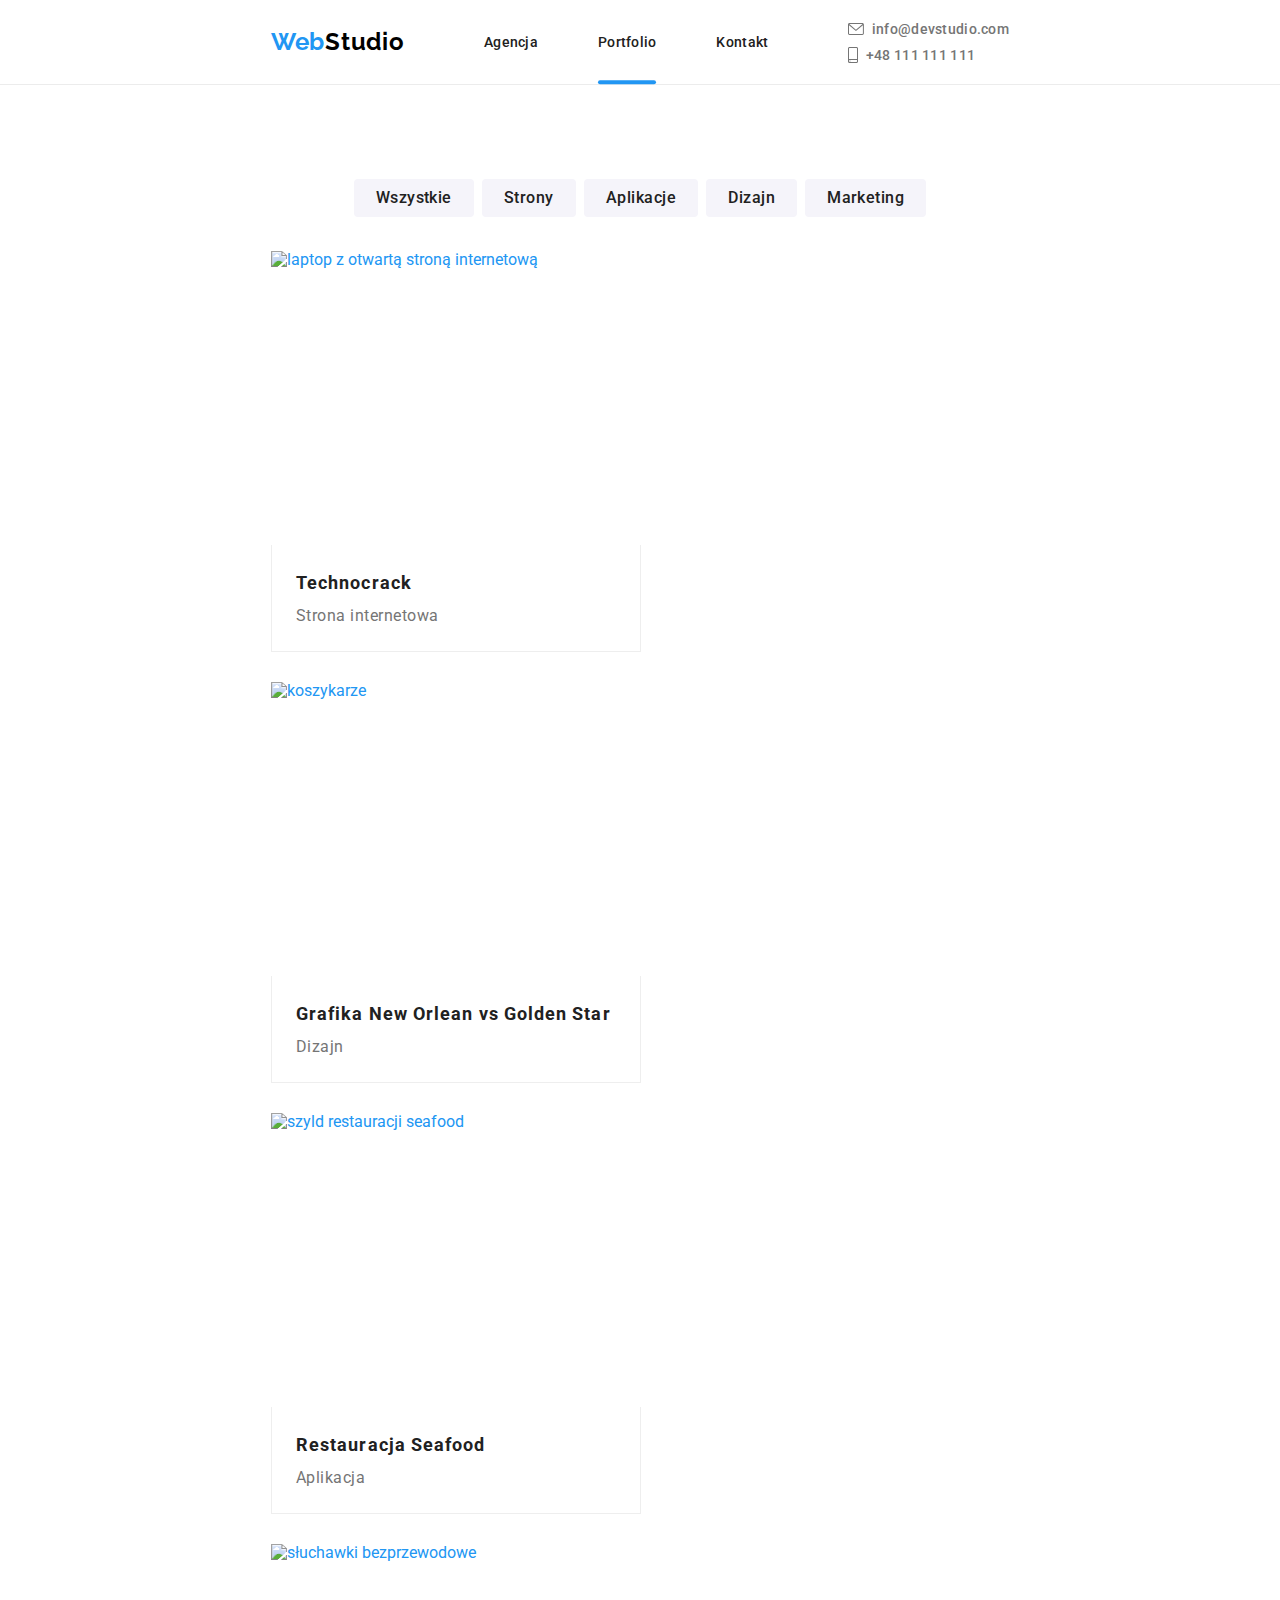
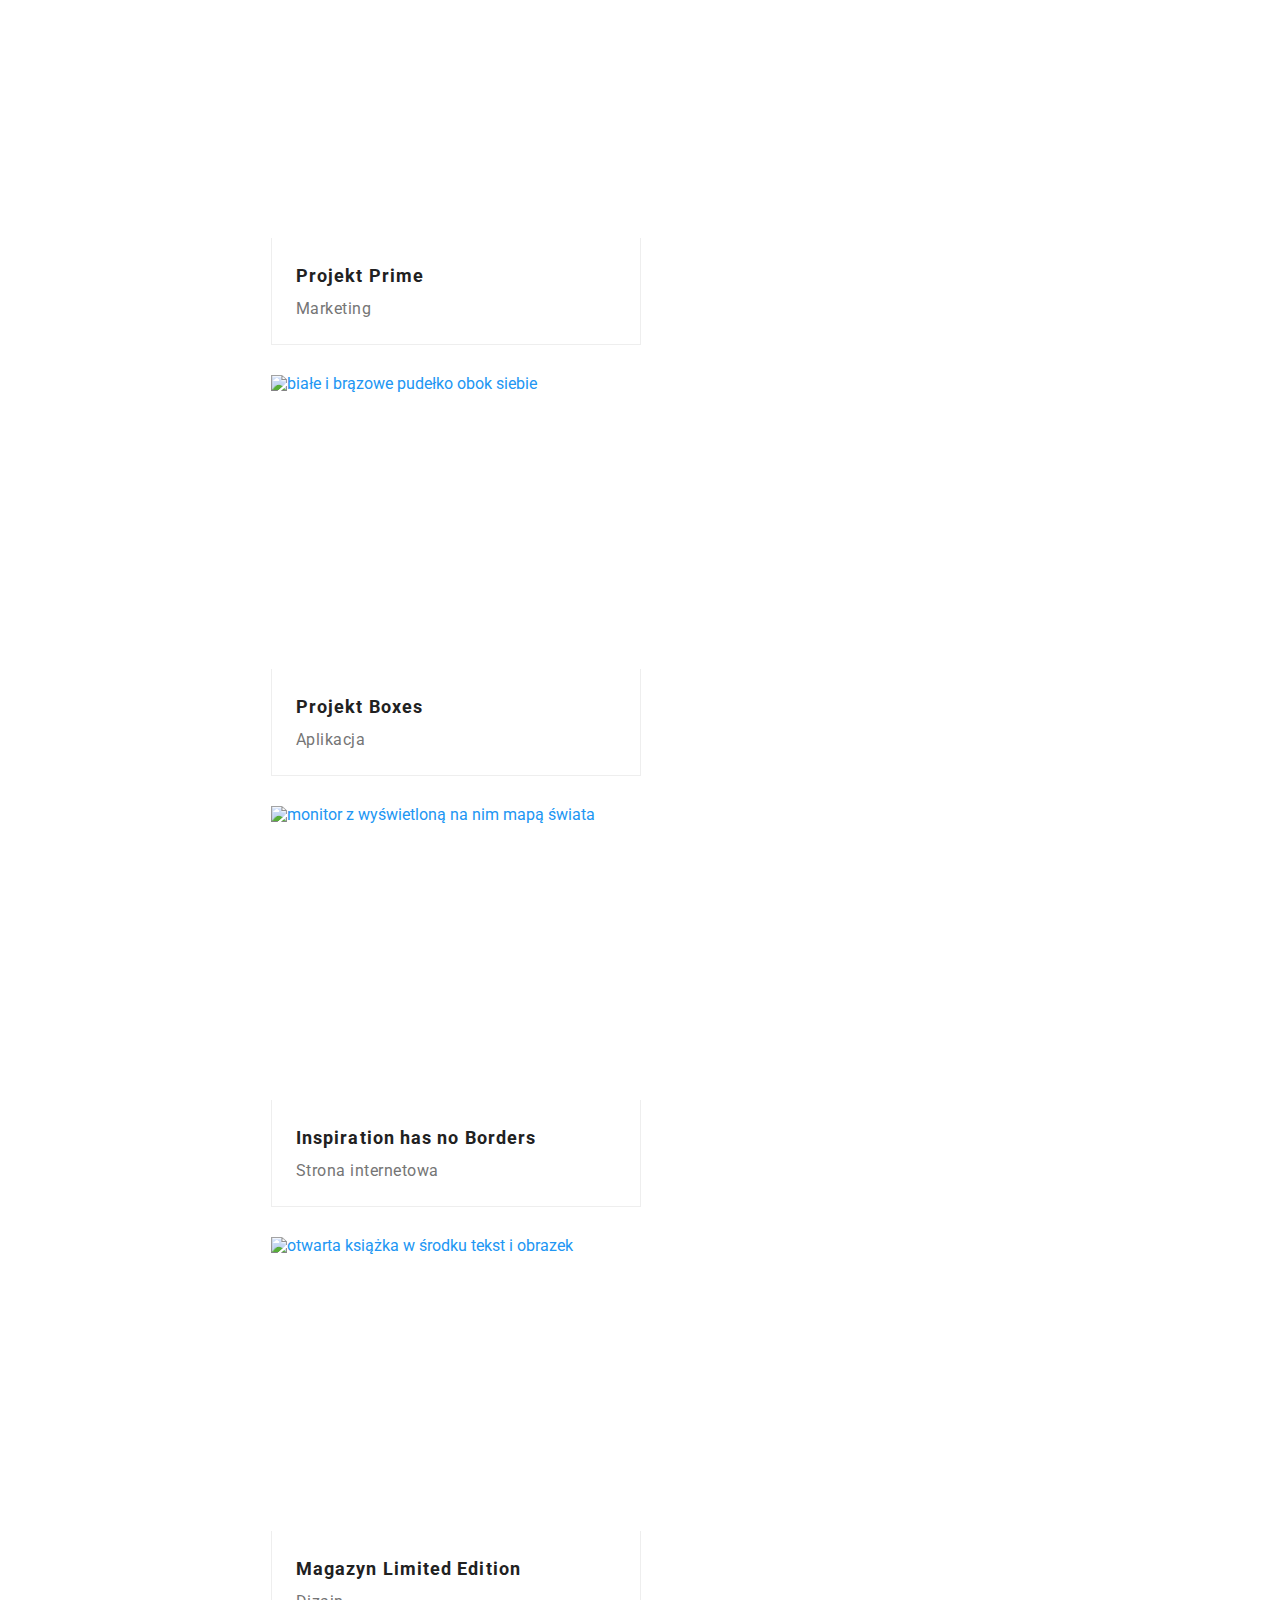
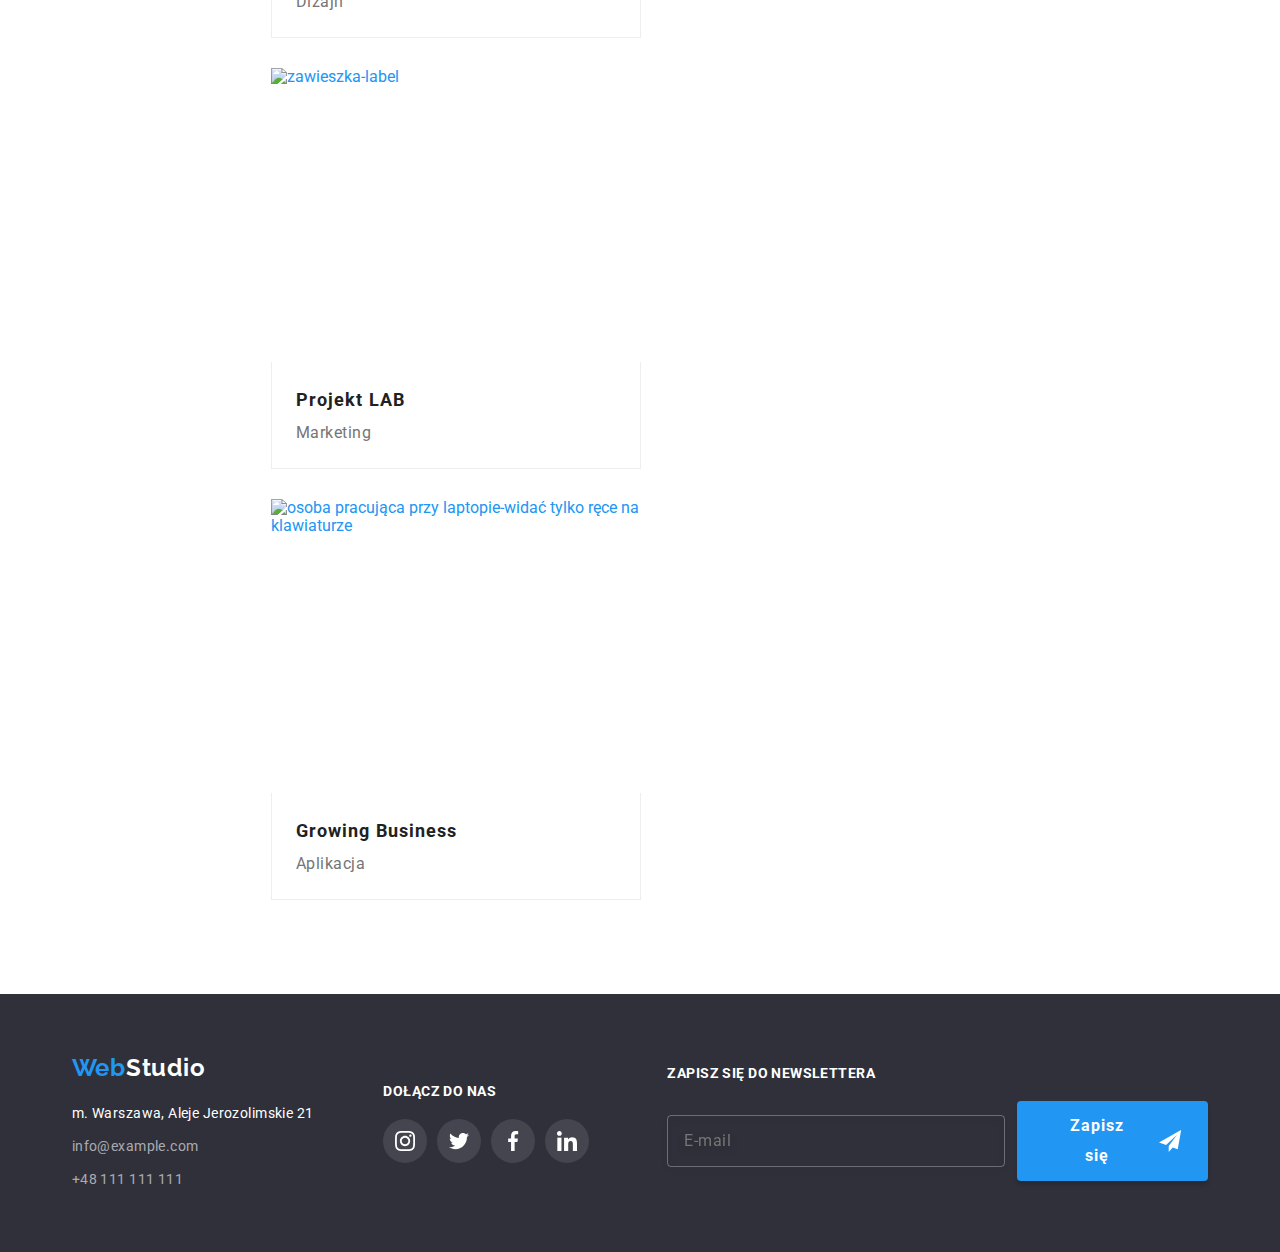
==== portfolio.html @ a98be105 "page-header tablet" ====
<!DOCTYPE html>
<html lang="en">
<head>
      <meta charset="UTF-8">
      <meta http-equiv="X-UA-Compatible" content="IE=edge">
      <meta name="viewport" content="width=device-width, initial-scale=1.0">
      <link rel="stylesheet" href="https://cdnjs.cloudflare.com/ajax/libs/modern-normalize/1.0.0/modern-normalize.min.css" />
      <link rel="stylesheet" href="css/main.min.css" />
      <link rel="preconnect" href="https://fonts.googleapis.com">
      <link rel="preconnect" href="https://fonts.gstatic.com" crossorigin>
      <link href="https://fonts.googleapis.com/css2?family=Raleway:wght@700&family=Roboto:wght@400;500;700;900&display=swap"
            rel="stylesheet">
      <title>Portfolio</title>
</head>
<body>
      <header class="page-header">
            <div class="container">
                  <!--logo-->
                  <a class="logo page-header__logo" href="index.html"><span class="logo__span">Web</span>Studio</a>
                  <svg class="page-header__burger-icon" data-mobile-menu-open>
                        <use href="./images/icons.svg#icon-menu_24px"></use>
                  </svg>
                  <nav class="navigation">
                        <ul class="list navigation__list">
                              <li class="navigation__item">
                                    <a class="navigation__link" href="index.html">Agencja</a>
                              </li>
                              <li class="navigation__item">
                                    <a class="navigation__link navigation__link--active" href="portfolio.html">Portfolio</a>
                              </li>
                              <li class="navigation__item">
                                    <a class="navigation__link" href="#">Kontakt</a>
                              </li>
                        </ul>
                  </nav>
                  <ul class="list page-header__list">
                        <li class="page-header__item">
                              <a class="page-header__contact" href="mailto:info@devstudio.com"><svg class="page-header__icon"
                                          width="16" height="12">
                                          <use href="images/icons.svg#icon-envelope"></use>
                                    </svg>info@devstudio.com</a>
                        </li>
                        <li class="page-header__item">
                              <a class="page-header__contact" href="tel:48111111111"><svg class="page-header__icon" width="10"
                                          height="16">
                                          <use href="images/icons.svg#icon-smartphone"></use>
                                    </svg>+48 111 111 111</a>
                        </li>
                  </ul>
            </div>
      </header>
      <main class="main-content">
            <section class="section filters">
                  <div class="container">
                        <ul class="list">
                              <li class="filters__item">
                                    <button class="button filters__button"  type="button">Wszystkie</button>
                              </li>
                              <li class="filters__item">
                                    <button class="button filters__button" type="button">Strony</button>
                              </li>
                              <li class="filters__item">
                                    <button class="button filters__button" type="button">Aplikacje</button>
                              </li>
                              <li class="filters__item">
                                    <button class="button filters__button" type="button">Dizajn</button>
                              </li>
                              <li class="filters__item">
                                    <button class="button filters__button" type="button">Marketing</button>
                              </li>
                        </ul>
                  </div>
            </section>
            <section class="section projects">
            <div class="container">
                  <ul class="projects__list">
                        <li class="projects__item">
                              <figure class="projects__figure">
                                    <div class="projects__container">
                                          <img 
                                          src="images/portfoliostrona.jpg" 
                                          alt="laptop z otwartą stroną internetową"
                                          width="370"
                                          height="294">
                                          <div class="projects__overlay">
                                              <p class="projects__paragraph">Technocrack jest popularną platformą wykorzystywaną do rozpowszechniania koronawirusa. Firmy wykorzystują tę platformę do celów szpiegowskich i ataków na niezabezpieczone serwery konkurencji</p>
                                          </div>
                                    </div>
                                    <figcaption class="projects__caption"><span class="projects__title">Technocrack</span><br>Strona internetowa</figcaption>
                              </figure>
                        </li>
                        <li class="projects__item">
                              <figure class="projects__figure">
                                    <div class="projects__container">
                                          <img 
                                          src="images/portfoliodizajn.jpg" 
                                          alt="koszykarze"
                                          width="370"
                                          height="294">
                                          <div class="projects__overlay">
                                               <p class="projects__paragraph">Technocrack jest popularną platformą wykorzystywaną do rozpowszechniania koronawirusa. Firmy wykorzystują tę platformę do celów szpiegowskich i ataków na niezabezpieczone serwery konkurencji</p> 
                                          </div>
                                    </div>
                                    <figcaption class="projects__caption"><span class="projects__title">Grafika New Orlean vs Golden Star</span><br>Dizajn</figcaption>
                              </figure>
                        </li>
                        <li class="projects__item">
                              <figure class="projects__figure">
                                    <div class="projects__container">
                                          <img 
                                          src="images/portfolioaplikacja.jpg" 
                                          alt="szyld restauracji seafood"
                                          width="370"
                                          height="294">
                                          <div class="projects__overlay">
                                              <p class="projects__paragraph">Technocrack jest popularną platformą wykorzystywaną do rozpowszechniania koronawirusa. Firmy wykorzystują tę platformę do celów szpiegowskich i ataków na niezabezpieczone serwery konkurencji</p>  
                                          </div>
                                    </div>
                                    <figcaption class="projects__caption"><span class="projects__title">Restauracja Seafood</span><br>Aplikacja</figcaption>
                              </figure>
                        </li>
                        <li class="projects__item">
                              <figure class="projects__figure">
                                    <div class="projects__container">
                                          <img 
                                          src="images/portfoliomarketing.jpg" 
                                          alt="słuchawki bezprzewodowe"
                                          width="370"
                                          height="294">
                                          <div class="projects__overlay">
                                              <p class="projects__paragraph">Technocrack jest popularną platformą wykorzystywaną do rozpowszechniania koronawirusa. Firmy wykorzystują tę platformę do celów szpiegowskich i ataków na niezabezpieczone serwery konkurencji</p>  
                                          </div>
                                    </div>
                                    <figcaption class="projects__caption"><span class="projects__title">Projekt Prime</span><br>Marketing</figcaption>
                              </figure>
                        </li>
                        <li class="projects__item">
                              <figure class="projects__figure">
                                    <div class="projects__container">
                                          <img 
                                          src="images/portfolioaplikacja2.jpg" 
                                          alt="białe i brązowe pudełko obok siebie"
                                          width="370"
                                          height="294">
                                          <div class="projects__overlay">
                                               <p class="projects__paragraph">Technocrack jest popularną platformą wykorzystywaną do rozpowszechniania koronawirusa. Firmy wykorzystują tę platformę do celów szpiegowskich i ataków na niezabezpieczone serwery konkurencji</p> 
                                          </div>
                                    </div>
                                    <figcaption class="projects__caption"><span class="projects__title">Projekt Boxes</span><br>Aplikacja</figcaption>
                              </figure>
                        </li>
                        <li class="projects__item">
                              <figure class="projects__figure">
                                    <div class="projects__container">
                                          <img 
                                          src="images/portfoliostrona2.jpg" 
                                          alt="monitor z wyświetloną na nim mapą świata"
                                          width="370"
                                          height="294">
                                          <div class="projects__overlay">
                                              <p class="projects__paragraph">Technocrack jest popularną platformą wykorzystywaną do rozpowszechniania koronawirusa. Firmy wykorzystują tę platformę do celów szpiegowskich i ataków na niezabezpieczone serwery konkurencji</p>  
                                          </div>
                                    </div>
                                    <figcaption class="projects__caption"><span class="projects__title">Inspiration has no Borders</span><br>Strona internetowa</figcaption>
                              </figure>
                        </li>
                        <li class="projects__item">
                              <figure class="projects__figure">
                                    <div class="projects__container">
                                          <img 
                                          src="images/portfoliodizajn2.jpg" 
                                          alt="otwarta książka w środku tekst i obrazek"
                                          width="370"
                                          height="294">
                                          <div class="projects__overlay">
                                              <p class="projects__paragraph">Technocrack jest popularną platformą wykorzystywaną do rozpowszechniania koronawirusa. Firmy wykorzystują tę platformę do celów szpiegowskich i ataków na niezabezpieczone serwery konkurencji</p>  
                                          </div>
                                    </div>
                                    <figcaption class="projects__caption"><span class="projects__title">Magazyn Limited Edition</span><br>Dizajn</figcaption>
                              </figure>
                        </li>
                        <li class="projects__item">
                              <figure class="projects__figure">
                                    <div class="projects__container">
                                          <img 
                                          src="images/portfoliomarketing2.jpg" 
                                          alt="zawieszka-label"
                                          width="370"
                                          height="294">
                                          <div class="projects__overlay">
                                             <p class="projects__paragraph">Technocrack jest popularną platformą wykorzystywaną do rozpowszechniania koronawirusa. Firmy wykorzystują tę platformę do celów szpiegowskich i ataków na niezabezpieczone serwery konkurencji</p>   
                                          </div>
                                    </div>
                                    <figcaption class="projects__caption"><span class="projects__title">Projekt LAB</span><br>Marketing</figcaption>
                              </figure>
                        </li>
                        <li class="projects__item">
                              <figure class="projects__figure">
                                    <div class="projects__container">
                                          <img 
                                          src="images/portfolioaplikacja3.jpg" 
                                          alt="osoba pracująca przy laptopie-widać tylko ręce na klawiaturze"
                                          width="370"
                                          height="294">
                                          <div class="projects__overlay">
                                              <p class="projects__paragraph">Technocrack jest popularną platformą wykorzystywaną do rozpowszechniania koronawirusa. Firmy wykorzystują tę platformę do celów szpiegowskich i ataków na niezabezpieczone serwery konkurencji</p>  
                                          </div>
                                    </div>
                                    <figcaption class="projects__caption"><span class="projects__title">Growing Business</span><br>Aplikacja</figcaption>
                               </figure>
                        </li>
                  </ul>
            </div>
            </section>
      </main>
      <footer class="section page-footer">
            <div class="container">
                  <div class="page-footer__address-container">
                        <a class="logo page-footer__logo" href="index.html"><span class="logo__span">Web</span>Studio</a>
                        <!--Address-->
                        <address class="address page-footer__address"><span class="address__span">m. Warszawa, Aleje Jerozolimskie 21</span><br><a class="address__contact"
                                    href="mailto:info@example.com">info@example.com</a><br><a class="address__contact"
                                    href="tel:48111111111">+48 111 111 111</a></address>
                  </div>
                  <div class="page-footer__socials">
                        <h3 class="third-heading page-footer__third-heading">Dołącz do nas</h3>
                        <ul class="list">
                              <li class="socials">
                                    <a href="#" class="socials__link socials__link--dark">
                                          <svg class="socials__icon" width="20" height="20">
                                                <use href="images/icons.svg#icon-instagram"></use>
                                          </svg>
                                    </a>
                              </li>
                              <li class="socials">
                                    <a href="#" class="socials__link socials__link--dark">
                                          <svg class="socials__icon" width="20" height="20">
                                                <use href="images/icons.svg#icon-twitter"></use>
                                          </svg>
                                    </a>
                              </li>
                              <li class="socials">
                                    <a href="#" class="socials__link socials__link--dark">
                                          <svg class="socials__icon" width="20" height="20">
                                                <use href="images/icons.svg#icon-facebook"></use>
                                          </svg>
                                    </a>
                              </li>
                              <li class="socials">
                                    <a href="#" class="socials__link socials__link--dark">
                                          <svg class="socials__icon" width="20" height="20">
                                                <use href="images/icons.svg#icon-linkedin"></use>
                                          </svg>
                                    </a>
                              </li>
                        </ul>
                  </div>
                  <div class="page-footer__form-container">
                        <h3 class="third-heading page-footer__third-heading">Zapisz się do newslettera</h3>
                        <form action="#" class="page-footer__form">
                              <input type="email" name="user-email" placeholder="E-mail" class="page-footer__input">
                              <button type="submit" class="button page-footer__button">Zapisz się <svg
                                          class="page-footer__icon">
                                          <use href="images/icons.svg#icon-send"></use>
                                    </svg></button>
                        </form>
                  </div>
            </div>
      </footer>

      <div class="mobile-menu is-hidden" data-mobile-menu>
            <svg class="close-btn mobile-menu__close-btn" data-mobile-menu-close>
                  <use href="images\icons.svg#icon-closebutton"></use>
            </svg>
            <ul class="list mobile-menu__nav-list">
                  <li class="mobile-menu__nav-item"><a href="index.html" class="mobile-menu__nav-link">Agencja</a></li>
                  <li class="mobile-menu__nav-item"><a href="portfolio.html" class="mobile-menu__nav-link">Portfolio</a></li>
                  <li class="mobile-menu__nav-item"><a href="#" class="mobile-menu__nav-link">Kontakt</a></li>
            </ul>
            <ul class="list mobile-menu__contact-list">
                  <li class="mobile-menu__contact-item"><a href="tel:48111111111" class="mobile-menu__contact-link">+48 111 111 111</a></li>
                  <li class="mobile-menu__contact-item"><a href="mailto:info@devstudio.com" class="mobile-menu__contact-link">info@devstudio.com</a></li>
            </ul>
            <ul class="list mobile-menu__social-list">
                  <li class="mobile-menu__social-item"><a href="#" class="mobile-menu__social-link">Instagram</a></li>
                  <li class="mobile-menu__social-item"><a href="#" class="mobile-menu__social-link">Twitter</a></li>
                  <li class="mobile-menu__social-item"><a href="#" class="mobile-menu__social-link">Facebook</a></li>
                  <li class="mobile-menu__social-item"><a href="#" class="mobile-menu__social-link">LinkedIn</a></li>
            </ul>
      </div>
      
      <script src="js/mobile-menu.js"></script>

</body>
</html>
---- css/main.min.css ----
:root{--main-font: "Roboto", sans-serif;--second-font: "Raleway", sans-serif;--main-color: #212121;--second-color: #757575;--white-color: #ffffff;--decorative-color: #2196f3;--main-background-color: #2f303a;--black-color: #000000;--second-background-color: #f5f4fa;--menu-border-color: #ECECEC;--portfolio-list-border-color: #EEE;--icon-first-color: #AFB1B8}.hidden{-moz-appearance:none;-webkit-appearance:none;appearance:none}.is-hidden{opacity:0;pointer-events:none}body{font-family:var(--main-font),"Raleway",sans-serif;color:var(--main-color);margin:0 auto}h1,h2,h3,h4,h5,h6{margin:0}ul,ol{padding:0;margin:0}p{padding:0}img{display:block}.list{display:flex;justify-content:center;align-items:center;list-style:none}.container{width:100%;padding:0 15px;margin:0 auto}.page-header .container{display:flex;align-items:center;justify-content:space-between}.hero .container{padding:200px 0}.page-footer .container{display:flex;align-items:center;justify-content:center}@media screen and (min-width: 768px){.container{max-width:768px}}.section{padding-bottom:94px;padding-top:94px}.second-heading{font-weight:700;font-size:36px;font-weight:700;font-size:36px;line-height:1.167;text-align:center;letter-spacing:0.03em;padding-bottom:50px}.third-heading{font-weight:700;font-size:14px;line-height:1.143;letter-spacing:0.03em;text-transform:uppercase}.logo{font-family:var(--second-font);font-weight:700;font-size:24px;line-height:1.167;letter-spacing:0.03em;text-decoration:none}.logo__span{color:var(--decorative-color)}.button{font-weight:700;font-size:16px;line-height:1.875;text-align:center;letter-spacing:0.06em;color:var(--white-color);background-color:var(--decorative-color);box-shadow:0px 4px 4px rgba(0,0,0,0.15);border-style:none;border-radius:4px;cursor:pointer}.socials:not(:last-child){margin-right:10px}.socials__link{display:flex;padding:12px;border-radius:50%;fill:var(--icon-first-color);transition-duration:250ms;transition-timing-function:cubic-bezier(0.4, 0, 0.2, 1)}.socials__link--light{transition-property:fill, background-color}.socials__link--light:hover,.socials__link--light:focus{fill:var(--white-color);background-color:var(--decorative-color)}.socials__link--dark{fill:var(--white-color);background-color:rgba(255,255,255,0.1);transition-property:background-color}.socials__link--dark:hover,.socials__link--dark:focus{background-color:var(--decorative-color)}.address{font-style:normal;font-weight:400;font-size:14px;line-height:1.714;letter-spacing:0.03em;color:var(--white-color);white-space:pre}.address__span{display:inline-block;margin-bottom:9px}.address__contact{display:inline-block;font-weight:400;color:rgba(255,255,255,0.6);text-decoration:none;transition-property:color;transition-duration:250ms;transition-timing-function:cubic-bezier(0.4, 0, 0.2, 1)}.address__contact:hover,.address__contact:focus{color:var(--decorative-color)}.address__contact:not(:last-child){margin-bottom:9px}.backdrop{position:fixed;left:0;top:0;width:100%;height:100%;background-color:rgba(0,0,0,0.2);transition:opacity 250ms cubic-bezier(0.4, 0, 0.2, 1)}.page-header{padding:0;padding-top:16px;padding-bottom:16px;border-bottom:1px solid var(--menu-border-color)}.page-header__list{display:none}.page-header__logo{color:var(--black-color)}.page-header__burger-icon{width:24px;height:16px;transition-property:fill;transition-duration:250ms;transition-timing-function:cubic-bezier(0.4, 0, 0.2, 1)}.page-header__burger-icon:hover,.page-header__burger-icon:focus{fill:var(--decorative-color);cursor:pointer}@media screen and (min-width: 768px){.page-header{padding-top:21px;padding-bottom:21px}.page-header__burger-icon{display:none}.page-header__list{display:block}.page-header__item:not(:last-child){margin-bottom:10px}.page-header__icon{margin-right:8px}.page-header__contact{display:flex;align-items:center;font-weight:500;font-size:14px;line-height:1.143;letter-spacing:0.02em;text-decoration:none;color:var(--second-color);fill:var(--second-color);transition-property:color, fill;transition-duration:250ms;transition-timing-function:cubic-bezier(0.4, 0, 0.2, 1)}:hover,:focus{color:var(--decorative-color);fill:var(--decorative-color)}}.navigation{display:none}@media screen and (min-width: 768px){.navigation{display:inline-block}.navigation__item:not(:last-child){margin-right:60px}.navigation__link{display:inline-block;position:relative;font-weight:500;font-size:14px;line-height:1.143;letter-spacing:0.02em;text-decoration:none;color:var(--main-color);transition-property:color;transition-duration:250ms;transition-timing-function:cubic-bezier(0.4, 0, 0.2, 1)}.navigation__link:hover,.navigation__link:focus{color:var(--decorative-color)}.navigation__link::after{content:"";position:absolute;width:100%;height:0;bottom:0;left:0;background-color:var(--decorative-color);transform:translateY(25px);border-radius:2px;transition:height 250ms cubic-bezier(0.4, 0, 0.2, 1),transform 250ms cubic-bezier(0.4, 0, 0.2, 1)}.navigation__link:hover::after,.navigation__link:focus::after{height:4px;transform:translateY(34.25px)}.navigation__link--active::after{content:"";display:block;position:absolute;width:100%;height:4px;bottom:0;left:0;background-color:var(--decorative-color);transform:translateY(34.25px);border-radius:2px}}.hero{background-color:var(--main-background-color);background-image:linear-gradient(rgba(47,48,58,0.4), rgba(47,48,58,0.4)),url("../images/backgroundimg1.jpg");background-repeat:no-repeat;background-size:1600px;padding:0}.hero__heading{font-weight:900;font-size:44px;line-height:1.36;text-align:center;letter-spacing:0.06em;text-transform:uppercase;color:var(--white-color);white-space:pre;margin-bottom:30px}.hero__button{display:block;padding:10px 41px;margin:0 auto}.advantages__icon{background-color:var(--second-background-color);width:270px;height:120px;border-radius:4px;padding:25px 100px;margin-bottom:30px;filter:drop-shadow(0px 4px 4px rgba(0,0,0,0.25))}.advantages__item:not(:last-child){margin-right:30px}.advantages__paragraph{font-size:14px;line-height:1.714;letter-spacing:0.03em;color:var(--second-color);white-space:pre}.activities{padding-top:0;display:flex;justify-content:center}.activities__label{position:absolute;background-color:rgba(47,48,58,0.8);padding:27px 90px;width:100%;bottom:0;left:0;z-index:1}.activities__paragraph{font-weight:700;font-size:14px;line-height:1.143;text-align:center;letter-spacing:0.03em;text-transform:uppercase;color:var(--white-color);margin:0 auto}.activities__item{position:relative}.activities__item:not(:last-child){margin-right:30px}.team{background-color:var(--second-background-color)}.team__item:not(:last-child){margin-right:30px}.team__figure{box-shadow:0px 1px 3px rgba(0,0,0,0.12),0px 1px 1px rgba(0,0,0,0.14),0px 2px 1px rgba(0,0,0,0.2);border-radius:0px 0px 4px 4px;margin:0}.team__caption{display:inline-block;font-weight:500;font-size:16px;line-height:1.186;text-align:center;letter-spacing:0.03em;background-color:var(--white-color);width:270px;padding-top:30px;padding-bottom:30px}.team__span{display:inline-block;font-weight:400;font-size:16px;line-height:1.188;text-align:center;letter-spacing:0.03em;color:var(--second-color);margin-top:10px;margin-bottom:16px}.clients__item:not(:last-child){margin-right:30px}.clients__link{display:flex;padding:16px 32px;border-radius:4px;border:1px solid var(--icon-first-color);fill:var(--icon-first-color);transition-property:fill, border-color;transition-duration:250ms;transition-timing-function:cubic-bezier(0.4, 0, 0.2, 1)}.clients__link:hover,.clients__link:focus{fill:var(--decorative-color);border-color:var(--decorative-color)}.page-footer{background-color:var(--main-background-color);padding:0}.page-footer__third-heading{color:var(--white-color);margin-bottom:20px}.page-footer__logo{display:inline-block;color:var(--white-color);margin-bottom:20px}.page-footer__address-container{display:block;padding-top:60px;padding-bottom:60px}.page-footer__address{margin-right:70px}.page-footer__form-container{margin-left:78px}.page-footer__form{display:flex;align-items:center}.page-footer__button{display:flex;align-items:center;padding:10px;padding-left:42px;padding-right:27px}.page-footer__icon{margin-left:24px;width:24px;height:24px;fill:var(--white-color)}.page-footer__input{width:358px;padding:15px 0;padding-left:16px;margin-right:12px;background-color:transparent;border:1px solid rgba(255,255,255,0.3);filter:drop-shadow(0px 4px 4px rgba(0,0,0,0.15));border-radius:4px}.page-footer__input:placeholder-shown{font-size:16px;line-height:1.25;letter-spacing:0.03em;color:rgba(255,255,255,0.6)}.close-btn{position:absolute;background-color:transparent;cursor:pointer}.filters{padding-bottom:34px}.filters__item:not(:last-child){margin-right:8px}.filters__button{font-weight:500;font-size:16px;line-height:1.625;letter-spacing:0.03em;color:var(--main-color);background-color:var(--second-background-color);box-shadow:none;padding:6px 22px;transition-property:color, background-color, box-shadow;transition-duration:250ms;transition-timing-function:cubic-bezier(0.4, 0, 0.2, 1)}.filters__button:hover,.filters__button:focus{color:var(--white-color);background-color:var(--decorative-color);box-shadow:0px 3px 1px rgba(0,0,0,0.1),0px 1px 2px rgba(0,0,0,0.08),0px 2px 2px rgba(0,0,0,0.12)}.projects{padding-top:0}.projects__list{display:flex;flex-wrap:wrap;margin-right:-30px;margin-top:-30px;list-style:none}.projects__caption{font-weight:400;font-size:16px;line-height:1.875;letter-spacing:0.03em;color:var(--second-color);padding:20px 24px;border:1px solid var(--portfolio-list-border-color);border-top:none}.projects__title{font-weight:700;font-size:18px;line-height:2;letter-spacing:0.06em;color:var(--main-color)}.projects__container{position:relative;overflow:hidden}.projects__overlay{position:absolute;bottom:0;left:0;width:100%;height:100%;padding:49px;padding-left:24px;background-color:rgba(33,150,243,0.9);transform:translateY(100%)}.projects__paragraph{font-size:18px;line-height:1.556;color:var(--white-color);margin:0}.projects__item{margin-right:30px;margin-top:30px;flex-basis:calc(100% / 3 - 30px)}.projects__item:nth-of-type(3n){margin-right:0}.projects__figure{margin:0;transition-property:box-shadow;transition-duration:250ms;transition-timing-function:cubic-bezier(0.4, 0, 0.2, 1)}.projects__figure:hover{box-shadow:0px 1px 1px rgba(0,0,0,0.12),0px 4px 4px rgba(0,0,0,0.06),1px 4px 6px rgba(0,0,0,0.16);cursor:pointer}.projects__figure .projects__overlay{transition-property:transform;transition-duration:250ms;transition-timing-function:cubic-bezier(0.4, 0, 0.2, 1)}.projects__figure:hover .projects__overlay{transform:translateY(0)}.modal{position:absolute;top:50%;left:50%;transform:translate(-50%, -50%);width:528px;min-height:581px;background-color:var(--white-color);padding:40px}.modal__close-btn{width:30px;height:30px;padding:6px;border-radius:50%;border:1px solid rgba(0,0,0,0.1);position:absolute;top:8px;right:8px}.modal__heading{font-weight:700;font-size:20px;line-height:1.15;text-align:center;letter-spacing:0.03em;color:var(--main-color);margin-bottom:12px}.modal__form{display:block}.modal__field{font-size:12px;line-height:1.167;letter-spacing:0.01em;color:var(--second-color);margin-bottom:10px}.modal__field-wrapper{display:block;position:relative;margin-top:4px;margin-bottom:10px}.modal__icon{position:absolute;left:12px;top:50%;transform:translateY(-50%);width:18px;height:18px;transition:fill 250ms cubic-bezier(0.4, 0, 0.2, 1)}.modal__area-wrapper{display:block;position:relative;margin-top:4px;margin-bottom:20px}.modal__policy-wrapper{display:flex;justify-content:center;margin-bottom:30px}.modal__button{display:block;padding:10px 76px;margin:0 auto}.modal__input{width:100%;height:40px;border:1px solid rgba(33,33,33,0.2);border-radius:4px;padding-left:42px;transition:border-color 250ms cubic-bezier(0.4, 0, 0.2, 1)}.modal__input:focus{outline:none;border-color:var(--decorative-color)}.modal__input:focus+.modal__icon{fill:var(--decorative-color)}.modal__message{width:100%;height:120px;padding:12px 16px;border:1px solid rgba(33,33,33,0.2);border-radius:4px;resize:none;transition:border-color 250ms cubic-bezier(0.4, 0, 0.2, 1)}.modal__message:focus{outline:none;border-color:var(--decorative-color)}.modal__message:placeholder-shown{font-size:12px;line-height:1.167;letter-spacing:0.01em;color:rgba(117,117,117,0.5)}.modal__policy-label{display:flex;font-size:14px;line-height:1.714;letter-spacing:0.03em;color:var(--second-color);align-items:center}.modal__policy-label::before{content:"";margin-right:8px;display:inline-block;width:16px;height:16px;background-repeat:no-repeat;background-size:16px;background-image:url("data:image/svg+xml;charset=utf8,%3Csvg width='16' height='15' viewBox='0 0 16 15' fill='none' xmlns='http://www.w3.org/2000/svg'%3E%3Cpath d='M14.2222 1.66667V13.3333H1.77778V1.66667H14.2222ZM14.2222 0H1.77778C0.8 0 0 0.75 0 1.66667V13.3333C0 14.25 0.8 15 1.77778 15H14.2222C15.2 15 16 14.25 16 13.3333V1.66667C16 0.75 15.2 0 14.2222 0Z' fill='%23212121'/%3E%3C/svg%3E");transition:opacity 250ms cubic-bezier(0.4, 0, 0.2, 1);opacity:0.85}.modal__policy-input:checked+.modal__policy-label::before{background-image:url("data:image/svg+xml;charset=utf8,%3Csvg width='16' height='15' viewBox='0 0 16 15' fill='none' xmlns='http://www.w3.org/2000/svg'%3E%3Crect width='16' height='15' rx='2' fill='%232196F3'/%3E%3Cpath d='M3.95703 7.75166L3.88825 7.68604L3.81923 7.75141L2.93123 8.59258L2.85486 8.66492L2.93097 8.73753L6.42671 12.0724L6.49574 12.1382L6.56476 12.0724L14.069 4.91352L14.1449 4.84116L14.069 4.76881L13.1873 3.92764L13.1183 3.86183L13.0493 3.92761L6.49577 10.1735L3.95703 7.75166Z' fill='white' stroke='white' stroke-width='0.2'/%3E%3C/svg%3E");opacity:1}.modal__policy-link{display:inline-block;margin-left:3px;color:var(--decorative-color)}.modal__policy-link:not(:last-of-type){margin-right:3px}.mobile-menu{position:fixed;left:0;top:0;width:100%;height:100%;background-color:var(--white-color);padding:48px 40px;padding-right:83px;transition:opacity 250ms cubic-bezier(0.4, 0, 0.2, 1)}.mobile-menu__nav-list{display:block;margin-bottom:37.94vh}.mobile-menu__nav-item:not(:last-child){margin-bottom:32px}.mobile-menu__contact-list{display:block;margin-bottom:8.04vh}.mobile-menu__contact-item:not(:last-child){margin-bottom:32px}.mobile-menu__phone{text-decoration:none;font-weight:500;font-size:34px;line-height:1.176;letter-spacing:0.02em;color:var(--decorative-color)}.mobile-menu__social-list{justify-content:flex-start}.mobile-menu__social-item:not(:last-child){margin-right:20px}.mobile-menu__close-btn{width:40px;height:40px;padding:7px;border:none;top:10px;right:15px;transition-property:fill;transition-duration:250ms;transition-timing-function:cubic-bezier(0.4, 0, 0.2, 1)}.mobile-menu__close-btn:hover{fill:var(--decorative-color)}.mobile-menu__nav-link{font-weight:500;text-decoration:none;font-size:40px;line-height:1.175;letter-spacing:0.02em;color:var(--main-color);transition-property:color;transition-duration:250ms;transition-timing-function:cubic-bezier(0.4, 0, 0.2, 1)}.mobile-menu__nav-link:hover,.mobile-menu__nav-link:focus{color:var(--decorative-color)}.mobile-menu__mail{text-decoration:none;font-weight:500;font-size:24px;line-height:1.167;letter-spacing:0.02em;color:var(--second-color);transition-property:color;transition-duration:250ms;transition-timing-function:cubic-bezier(0.4, 0, 0.2, 1)}.mobile-menu__mail:hover,.mobile-menu__mail:focus{color:var(--decorative-color)}.mobile-menu__social-link{text-decoration:none;font-weight:500;font-size:18px;line-height:1.223;letter-spacing:0.02em;color:var(--decorative-color);position:relative}.mobile-menu__social-link::before{content:"";position:absolute;left:0;top:0;width:0;height:100%;border:1px solid rgba(33,33,33,0.2);transform:translateX(-10px)}
/*# sourceMappingURL=main.min.css.map */
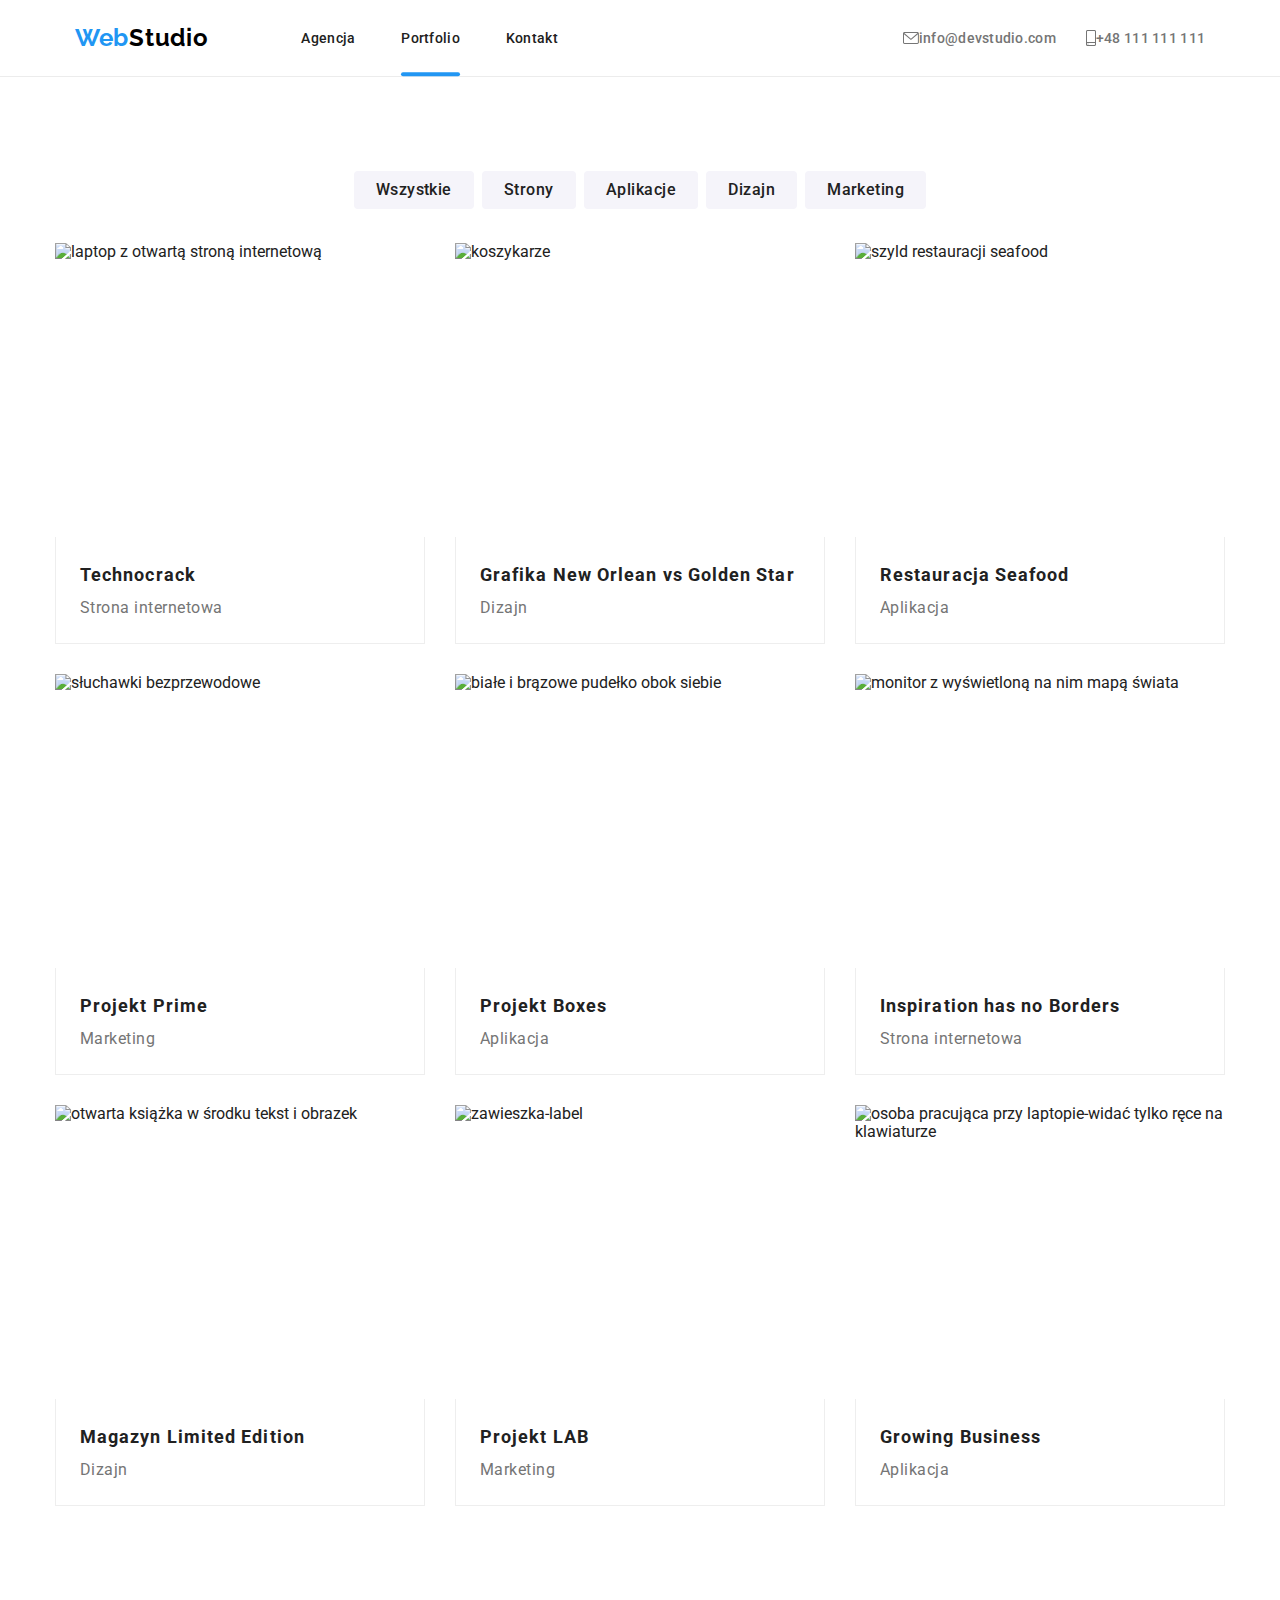
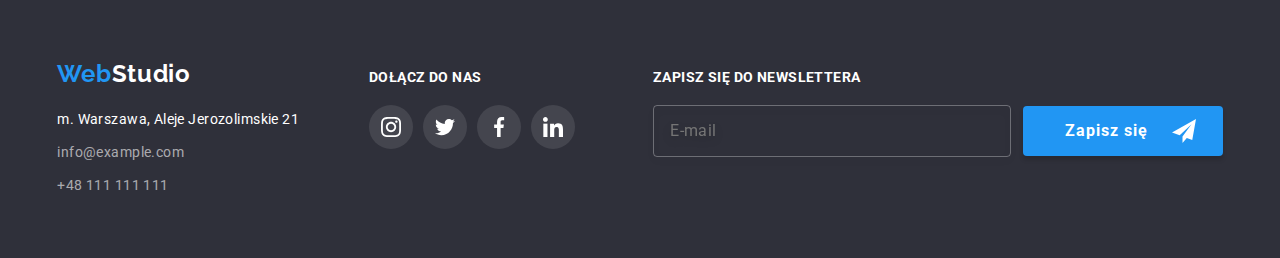
==== commit ed4fee77: "Strona główna komplet" ====
--- a/portfolio.html
+++ b/portfolio.html
@@ -215,45 +215,44 @@
       </main>
       <footer class="section page-footer">
             <div class="container">
-                  <div class="page-footer__address-container">
-                        <a class="logo page-footer__logo" href="index.html"><span class="logo__span">Web</span>Studio</a>
-                        <!--Address-->
-                        <address class="address page-footer__address"><span class="address__span">m. Warszawa, Aleje Jerozolimskie 21</span><br><a class="address__contact"
-                                    href="mailto:info@example.com">info@example.com</a><br><a class="address__contact"
-                                    href="tel:48111111111">+48 111 111 111</a></address>
-                  </div>
-                  <div class="page-footer__socials">
-                        <h3 class="third-heading page-footer__third-heading">Dołącz do nas</h3>
-                        <ul class="list">
-                              <li class="socials">
-                                    <a href="#" class="socials__link socials__link--dark">
-                                          <svg class="socials__icon" width="20" height="20">
-                                                <use href="images/icons.svg#icon-instagram"></use>
-                                          </svg>
-                                    </a>
-                              </li>
-                              <li class="socials">
-                                    <a href="#" class="socials__link socials__link--dark">
-                                          <svg class="socials__icon" width="20" height="20">
-                                                <use href="images/icons.svg#icon-twitter"></use>
-                                          </svg>
-                                    </a>
-                              </li>
-                              <li class="socials">
-                                    <a href="#" class="socials__link socials__link--dark">
-                                          <svg class="socials__icon" width="20" height="20">
-                                                <use href="images/icons.svg#icon-facebook"></use>
-                                          </svg>
-                                    </a>
-                              </li>
-                              <li class="socials">
-                                    <a href="#" class="socials__link socials__link--dark">
-                                          <svg class="socials__icon" width="20" height="20">
-                                                <use href="images/icons.svg#icon-linkedin"></use>
-                                          </svg>
-                                    </a>
-                              </li>
-                        </ul>
+                  <div class="page-footer__contact-wrapper">
+                        <div class="page-footer__address-container">
+                              <a class="logo page-footer__logo" href="index.html"><span class="logo__span">Web</span>Studio</a>
+                              <address class="address page-footer__address"><span class="address__span">m. Warszawa, Aleje Jerozolimskie 21</span><br><a class="address__contact" href="mailto:info@example.com">info@example.com</a><br><a class="address__contact" href="tel:48111111111">+48 111 111 111</a></address>
+                        </div>
+                        <div class="page-footer__socials">
+                              <h3 class="third-heading page-footer__third-heading">Dołącz do nas</h3>
+                              <ul class="list">
+                                    <li class="socials">
+                                          <a href="#" class="socials__link socials__link--dark">
+                                                <svg class="socials__icon" width="20" height="20">
+                                                      <use href="images/icons.svg#icon-instagram"></use>
+                                                </svg>
+                                          </a>
+                                    </li>
+                                    <li class="socials">
+                                          <a href="#" class="socials__link socials__link--dark">
+                                                <svg class="socials__icon" width="20" height="20">
+                                                      <use href="images/icons.svg#icon-twitter"></use>
+                                                </svg>
+                                          </a>
+                                    </li>
+                                    <li class="socials">
+                                          <a href="#" class="socials__link socials__link--dark">
+                                                <svg class="socials__icon" width="20" height="20">
+                                                      <use href="images/icons.svg#icon-facebook"></use>
+                                                </svg>
+                                          </a>
+                                    </li>
+                                    <li class="socials">
+                                          <a href="#" class="socials__link socials__link--dark">
+                                                <svg class="socials__icon" width="20" height="20">
+                                                      <use href="images/icons.svg#icon-linkedin"></use>
+                                                </svg>
+                                          </a>
+                                    </li>
+                              </ul>
+                        </div>
                   </div>
                   <div class="page-footer__form-container">
                         <h3 class="third-heading page-footer__third-heading">Zapisz się do newslettera</h3>
--- a/css/main.min.css
+++ b/css/main.min.css
@@ -1,2 +1,2 @@
-:root{--main-font: "Roboto", sans-serif;--second-font: "Raleway", sans-serif;--main-color: #212121;--second-color: #757575;--white-color: #ffffff;--decorative-color: #2196f3;--main-background-color: #2f303a;--black-color: #000000;--second-background-color: #f5f4fa;--menu-border-color: #ECECEC;--portfolio-list-border-color: #EEE;--icon-first-color: #AFB1B8}.hidden{-moz-appearance:none;-webkit-appearance:none;appearance:none}.is-hidden{opacity:0;pointer-events:none}body{font-family:var(--main-font),"Raleway",sans-serif;color:var(--main-color);margin:0 auto}h1,h2,h3,h4,h5,h6{margin:0}ul,ol{padding:0;margin:0}p{padding:0}img{display:block}.list{display:flex;justify-content:center;align-items:center;list-style:none}.container{width:100%;padding:0 15px;margin:0 auto}.page-header .container{display:flex;align-items:center;justify-content:space-between}.hero .container{padding:200px 0}.page-footer .container{display:flex;align-items:center;justify-content:center}@media screen and (min-width: 768px){.container{max-width:768px}}.section{padding-bottom:94px;padding-top:94px}.second-heading{font-weight:700;font-size:36px;font-weight:700;font-size:36px;line-height:1.167;text-align:center;letter-spacing:0.03em;padding-bottom:50px}.third-heading{font-weight:700;font-size:14px;line-height:1.143;letter-spacing:0.03em;text-transform:uppercase}.logo{font-family:var(--second-font);font-weight:700;font-size:24px;line-height:1.167;letter-spacing:0.03em;text-decoration:none}.logo__span{color:var(--decorative-color)}.button{font-weight:700;font-size:16px;line-height:1.875;text-align:center;letter-spacing:0.06em;color:var(--white-color);background-color:var(--decorative-color);box-shadow:0px 4px 4px rgba(0,0,0,0.15);border-style:none;border-radius:4px;cursor:pointer}.socials:not(:last-child){margin-right:10px}.socials__link{display:flex;padding:12px;border-radius:50%;fill:var(--icon-first-color);transition-duration:250ms;transition-timing-function:cubic-bezier(0.4, 0, 0.2, 1)}.socials__link--light{transition-property:fill, background-color}.socials__link--light:hover,.socials__link--light:focus{fill:var(--white-color);background-color:var(--decorative-color)}.socials__link--dark{fill:var(--white-color);background-color:rgba(255,255,255,0.1);transition-property:background-color}.socials__link--dark:hover,.socials__link--dark:focus{background-color:var(--decorative-color)}.address{font-style:normal;font-weight:400;font-size:14px;line-height:1.714;letter-spacing:0.03em;color:var(--white-color);white-space:pre}.address__span{display:inline-block;margin-bottom:9px}.address__contact{display:inline-block;font-weight:400;color:rgba(255,255,255,0.6);text-decoration:none;transition-property:color;transition-duration:250ms;transition-timing-function:cubic-bezier(0.4, 0, 0.2, 1)}.address__contact:hover,.address__contact:focus{color:var(--decorative-color)}.address__contact:not(:last-child){margin-bottom:9px}.backdrop{position:fixed;left:0;top:0;width:100%;height:100%;background-color:rgba(0,0,0,0.2);transition:opacity 250ms cubic-bezier(0.4, 0, 0.2, 1)}.page-header{padding:0;padding-top:16px;padding-bottom:16px;border-bottom:1px solid var(--menu-border-color)}.page-header__list{display:none}.page-header__logo{color:var(--black-color)}.page-header__burger-icon{width:24px;height:16px;transition-property:fill;transition-duration:250ms;transition-timing-function:cubic-bezier(0.4, 0, 0.2, 1)}.page-header__burger-icon:hover,.page-header__burger-icon:focus{fill:var(--decorative-color);cursor:pointer}@media screen and (min-width: 768px){.page-header{padding-top:21px;padding-bottom:21px}.page-header__burger-icon{display:none}.page-header__list{display:block}.page-header__item:not(:last-child){margin-bottom:10px}.page-header__icon{margin-right:8px}.page-header__contact{display:flex;align-items:center;font-weight:500;font-size:14px;line-height:1.143;letter-spacing:0.02em;text-decoration:none;color:var(--second-color);fill:var(--second-color);transition-property:color, fill;transition-duration:250ms;transition-timing-function:cubic-bezier(0.4, 0, 0.2, 1)}:hover,:focus{color:var(--decorative-color);fill:var(--decorative-color)}}.navigation{display:none}@media screen and (min-width: 768px){.navigation{display:inline-block}.navigation__item:not(:last-child){margin-right:60px}.navigation__link{display:inline-block;position:relative;font-weight:500;font-size:14px;line-height:1.143;letter-spacing:0.02em;text-decoration:none;color:var(--main-color);transition-property:color;transition-duration:250ms;transition-timing-function:cubic-bezier(0.4, 0, 0.2, 1)}.navigation__link:hover,.navigation__link:focus{color:var(--decorative-color)}.navigation__link::after{content:"";position:absolute;width:100%;height:0;bottom:0;left:0;background-color:var(--decorative-color);transform:translateY(25px);border-radius:2px;transition:height 250ms cubic-bezier(0.4, 0, 0.2, 1),transform 250ms cubic-bezier(0.4, 0, 0.2, 1)}.navigation__link:hover::after,.navigation__link:focus::after{height:4px;transform:translateY(34.25px)}.navigation__link--active::after{content:"";display:block;position:absolute;width:100%;height:4px;bottom:0;left:0;background-color:var(--decorative-color);transform:translateY(34.25px);border-radius:2px}}.hero{background-color:var(--main-background-color);background-image:linear-gradient(rgba(47,48,58,0.4), rgba(47,48,58,0.4)),url("../images/backgroundimg1.jpg");background-repeat:no-repeat;background-size:1600px;padding:0}.hero__heading{font-weight:900;font-size:44px;line-height:1.36;text-align:center;letter-spacing:0.06em;text-transform:uppercase;color:var(--white-color);white-space:pre;margin-bottom:30px}.hero__button{display:block;padding:10px 41px;margin:0 auto}.advantages__icon{background-color:var(--second-background-color);width:270px;height:120px;border-radius:4px;padding:25px 100px;margin-bottom:30px;filter:drop-shadow(0px 4px 4px rgba(0,0,0,0.25))}.advantages__item:not(:last-child){margin-right:30px}.advantages__paragraph{font-size:14px;line-height:1.714;letter-spacing:0.03em;color:var(--second-color);white-space:pre}.activities{padding-top:0;display:flex;justify-content:center}.activities__label{position:absolute;background-color:rgba(47,48,58,0.8);padding:27px 90px;width:100%;bottom:0;left:0;z-index:1}.activities__paragraph{font-weight:700;font-size:14px;line-height:1.143;text-align:center;letter-spacing:0.03em;text-transform:uppercase;color:var(--white-color);margin:0 auto}.activities__item{position:relative}.activities__item:not(:last-child){margin-right:30px}.team{background-color:var(--second-background-color)}.team__item:not(:last-child){margin-right:30px}.team__figure{box-shadow:0px 1px 3px rgba(0,0,0,0.12),0px 1px 1px rgba(0,0,0,0.14),0px 2px 1px rgba(0,0,0,0.2);border-radius:0px 0px 4px 4px;margin:0}.team__caption{display:inline-block;font-weight:500;font-size:16px;line-height:1.186;text-align:center;letter-spacing:0.03em;background-color:var(--white-color);width:270px;padding-top:30px;padding-bottom:30px}.team__span{display:inline-block;font-weight:400;font-size:16px;line-height:1.188;text-align:center;letter-spacing:0.03em;color:var(--second-color);margin-top:10px;margin-bottom:16px}.clients__item:not(:last-child){margin-right:30px}.clients__link{display:flex;padding:16px 32px;border-radius:4px;border:1px solid var(--icon-first-color);fill:var(--icon-first-color);transition-property:fill, border-color;transition-duration:250ms;transition-timing-function:cubic-bezier(0.4, 0, 0.2, 1)}.clients__link:hover,.clients__link:focus{fill:var(--decorative-color);border-color:var(--decorative-color)}.page-footer{background-color:var(--main-background-color);padding:0}.page-footer__third-heading{color:var(--white-color);margin-bottom:20px}.page-footer__logo{display:inline-block;color:var(--white-color);margin-bottom:20px}.page-footer__address-container{display:block;padding-top:60px;padding-bottom:60px}.page-footer__address{margin-right:70px}.page-footer__form-container{margin-left:78px}.page-footer__form{display:flex;align-items:center}.page-footer__button{display:flex;align-items:center;padding:10px;padding-left:42px;padding-right:27px}.page-footer__icon{margin-left:24px;width:24px;height:24px;fill:var(--white-color)}.page-footer__input{width:358px;padding:15px 0;padding-left:16px;margin-right:12px;background-color:transparent;border:1px solid rgba(255,255,255,0.3);filter:drop-shadow(0px 4px 4px rgba(0,0,0,0.15));border-radius:4px}.page-footer__input:placeholder-shown{font-size:16px;line-height:1.25;letter-spacing:0.03em;color:rgba(255,255,255,0.6)}.close-btn{position:absolute;background-color:transparent;cursor:pointer}.filters{padding-bottom:34px}.filters__item:not(:last-child){margin-right:8px}.filters__button{font-weight:500;font-size:16px;line-height:1.625;letter-spacing:0.03em;color:var(--main-color);background-color:var(--second-background-color);box-shadow:none;padding:6px 22px;transition-property:color, background-color, box-shadow;transition-duration:250ms;transition-timing-function:cubic-bezier(0.4, 0, 0.2, 1)}.filters__button:hover,.filters__button:focus{color:var(--white-color);background-color:var(--decorative-color);box-shadow:0px 3px 1px rgba(0,0,0,0.1),0px 1px 2px rgba(0,0,0,0.08),0px 2px 2px rgba(0,0,0,0.12)}.projects{padding-top:0}.projects__list{display:flex;flex-wrap:wrap;margin-right:-30px;margin-top:-30px;list-style:none}.projects__caption{font-weight:400;font-size:16px;line-height:1.875;letter-spacing:0.03em;color:var(--second-color);padding:20px 24px;border:1px solid var(--portfolio-list-border-color);border-top:none}.projects__title{font-weight:700;font-size:18px;line-height:2;letter-spacing:0.06em;color:var(--main-color)}.projects__container{position:relative;overflow:hidden}.projects__overlay{position:absolute;bottom:0;left:0;width:100%;height:100%;padding:49px;padding-left:24px;background-color:rgba(33,150,243,0.9);transform:translateY(100%)}.projects__paragraph{font-size:18px;line-height:1.556;color:var(--white-color);margin:0}.projects__item{margin-right:30px;margin-top:30px;flex-basis:calc(100% / 3 - 30px)}.projects__item:nth-of-type(3n){margin-right:0}.projects__figure{margin:0;transition-property:box-shadow;transition-duration:250ms;transition-timing-function:cubic-bezier(0.4, 0, 0.2, 1)}.projects__figure:hover{box-shadow:0px 1px 1px rgba(0,0,0,0.12),0px 4px 4px rgba(0,0,0,0.06),1px 4px 6px rgba(0,0,0,0.16);cursor:pointer}.projects__figure .projects__overlay{transition-property:transform;transition-duration:250ms;transition-timing-function:cubic-bezier(0.4, 0, 0.2, 1)}.projects__figure:hover .projects__overlay{transform:translateY(0)}.modal{position:absolute;top:50%;left:50%;transform:translate(-50%, -50%);width:528px;min-height:581px;background-color:var(--white-color);padding:40px}.modal__close-btn{width:30px;height:30px;padding:6px;border-radius:50%;border:1px solid rgba(0,0,0,0.1);position:absolute;top:8px;right:8px}.modal__heading{font-weight:700;font-size:20px;line-height:1.15;text-align:center;letter-spacing:0.03em;color:var(--main-color);margin-bottom:12px}.modal__form{display:block}.modal__field{font-size:12px;line-height:1.167;letter-spacing:0.01em;color:var(--second-color);margin-bottom:10px}.modal__field-wrapper{display:block;position:relative;margin-top:4px;margin-bottom:10px}.modal__icon{position:absolute;left:12px;top:50%;transform:translateY(-50%);width:18px;height:18px;transition:fill 250ms cubic-bezier(0.4, 0, 0.2, 1)}.modal__area-wrapper{display:block;position:relative;margin-top:4px;margin-bottom:20px}.modal__policy-wrapper{display:flex;justify-content:center;margin-bottom:30px}.modal__button{display:block;padding:10px 76px;margin:0 auto}.modal__input{width:100%;height:40px;border:1px solid rgba(33,33,33,0.2);border-radius:4px;padding-left:42px;transition:border-color 250ms cubic-bezier(0.4, 0, 0.2, 1)}.modal__input:focus{outline:none;border-color:var(--decorative-color)}.modal__input:focus+.modal__icon{fill:var(--decorative-color)}.modal__message{width:100%;height:120px;padding:12px 16px;border:1px solid rgba(33,33,33,0.2);border-radius:4px;resize:none;transition:border-color 250ms cubic-bezier(0.4, 0, 0.2, 1)}.modal__message:focus{outline:none;border-color:var(--decorative-color)}.modal__message:placeholder-shown{font-size:12px;line-height:1.167;letter-spacing:0.01em;color:rgba(117,117,117,0.5)}.modal__policy-label{display:flex;font-size:14px;line-height:1.714;letter-spacing:0.03em;color:var(--second-color);align-items:center}.modal__policy-label::before{content:"";margin-right:8px;display:inline-block;width:16px;height:16px;background-repeat:no-repeat;background-size:16px;background-image:url("data:image/svg+xml;charset=utf8,%3Csvg width='16' height='15' viewBox='0 0 16 15' fill='none' xmlns='http://www.w3.org/2000/svg'%3E%3Cpath d='M14.2222 1.66667V13.3333H1.77778V1.66667H14.2222ZM14.2222 0H1.77778C0.8 0 0 0.75 0 1.66667V13.3333C0 14.25 0.8 15 1.77778 15H14.2222C15.2 15 16 14.25 16 13.3333V1.66667C16 0.75 15.2 0 14.2222 0Z' fill='%23212121'/%3E%3C/svg%3E");transition:opacity 250ms cubic-bezier(0.4, 0, 0.2, 1);opacity:0.85}.modal__policy-input:checked+.modal__policy-label::before{background-image:url("data:image/svg+xml;charset=utf8,%3Csvg width='16' height='15' viewBox='0 0 16 15' fill='none' xmlns='http://www.w3.org/2000/svg'%3E%3Crect width='16' height='15' rx='2' fill='%232196F3'/%3E%3Cpath d='M3.95703 7.75166L3.88825 7.68604L3.81923 7.75141L2.93123 8.59258L2.85486 8.66492L2.93097 8.73753L6.42671 12.0724L6.49574 12.1382L6.56476 12.0724L14.069 4.91352L14.1449 4.84116L14.069 4.76881L13.1873 3.92764L13.1183 3.86183L13.0493 3.92761L6.49577 10.1735L3.95703 7.75166Z' fill='white' stroke='white' stroke-width='0.2'/%3E%3C/svg%3E");opacity:1}.modal__policy-link{display:inline-block;margin-left:3px;color:var(--decorative-color)}.modal__policy-link:not(:last-of-type){margin-right:3px}.mobile-menu{position:fixed;left:0;top:0;width:100%;height:100%;background-color:var(--white-color);padding:48px 40px;padding-right:83px;transition:opacity 250ms cubic-bezier(0.4, 0, 0.2, 1)}.mobile-menu__nav-list{display:block;margin-bottom:37.94vh}.mobile-menu__nav-item:not(:last-child){margin-bottom:32px}.mobile-menu__contact-list{display:block;margin-bottom:8.04vh}.mobile-menu__contact-item:not(:last-child){margin-bottom:32px}.mobile-menu__phone{text-decoration:none;font-weight:500;font-size:34px;line-height:1.176;letter-spacing:0.02em;color:var(--decorative-color)}.mobile-menu__social-list{justify-content:flex-start}.mobile-menu__social-item:not(:last-child){margin-right:20px}.mobile-menu__close-btn{width:40px;height:40px;padding:7px;border:none;top:10px;right:15px;transition-property:fill;transition-duration:250ms;transition-timing-function:cubic-bezier(0.4, 0, 0.2, 1)}.mobile-menu__close-btn:hover{fill:var(--decorative-color)}.mobile-menu__nav-link{font-weight:500;text-decoration:none;font-size:40px;line-height:1.175;letter-spacing:0.02em;color:var(--main-color);transition-property:color;transition-duration:250ms;transition-timing-function:cubic-bezier(0.4, 0, 0.2, 1)}.mobile-menu__nav-link:hover,.mobile-menu__nav-link:focus{color:var(--decorative-color)}.mobile-menu__mail{text-decoration:none;font-weight:500;font-size:24px;line-height:1.167;letter-spacing:0.02em;color:var(--second-color);transition-property:color;transition-duration:250ms;transition-timing-function:cubic-bezier(0.4, 0, 0.2, 1)}.mobile-menu__mail:hover,.mobile-menu__mail:focus{color:var(--decorative-color)}.mobile-menu__social-link{text-decoration:none;font-weight:500;font-size:18px;line-height:1.223;letter-spacing:0.02em;color:var(--decorative-color);position:relative}.mobile-menu__social-link::before{content:"";position:absolute;left:0;top:0;width:0;height:100%;border:1px solid rgba(33,33,33,0.2);transform:translateX(-10px)}
+:root{--main-font: "Roboto", sans-serif;--second-font: "Raleway", sans-serif;--main-color: #212121;--second-color: #757575;--white-color: #ffffff;--decorative-color: #2196f3;--main-background-color: #2f303a;--black-color: #000000;--second-background-color: #f5f4fa;--menu-border-color: #ECECEC;--portfolio-list-border-color: #EEE;--icon-first-color: #AFB1B8}.hidden{-moz-appearance:none;-webkit-appearance:none;appearance:none}.is-hidden{opacity:0;pointer-events:none}body{font-family:var(--main-font),"Raleway",sans-serif;color:var(--main-color);margin:0 auto}h1,h2,h3,h4,h5,h6{margin:0}ul,ol{padding:0;margin:0}p{padding:0;margin:0}img{display:block;max-width:100%;height:auto}.list{display:flex;justify-content:center;align-items:center;list-style:none}.container{width:100%;padding:0 15px;margin:0 auto}.page-header .container{display:flex;align-items:center;justify-content:space-between}.hero .container{padding:118px 0}.page-footer .container{display:flex;flex-direction:column;align-items:center;justify-content:center}@media screen and (min-width: 480px){.container{max-width:480px}}@media screen and (min-width: 768px){.container{max-width:768px}.page-header .container{justify-content:center}}@media screen and (min-width: 1200px){.container{max-width:1200px}.hero .container{padding:200px 0}.page-footer .container{flex-direction:row;align-items:baseline}}.section{padding-bottom:60px;padding-top:60px}@media screen and (min-width: 1200px){.section{padding-bottom:94px;padding-top:94px}}.second-heading{font-weight:700;font-size:28px;line-height:1.179;text-align:center;letter-spacing:0.03em;color:var(--main-color);margin-bottom:30px}@media screen and (min-width: 1200px){.second-heading{font-size:36px;line-height:1.167;margin-bottom:50px}}.third-heading{font-weight:700;font-size:14px;line-height:1.143;letter-spacing:0.03em;text-transform:uppercase;text-align:center}@media screen and (min-width: 768px){.third-heading{text-align:left}}.logo{font-family:var(--second-font);font-weight:700;font-size:24px;line-height:1.167;letter-spacing:0.03em;text-decoration:none}.logo__span{color:var(--decorative-color)}.button{font-weight:700;font-size:16px;line-height:1.875;text-align:center;letter-spacing:0.06em;color:var(--white-color);background-color:var(--decorative-color);box-shadow:0px 4px 4px rgba(0,0,0,0.15);border-style:none;border-radius:4px;cursor:pointer}.socials:not(:last-child){margin-right:10px}.socials__link{display:flex;padding:12px;border-radius:50%;fill:var(--icon-first-color);transition-duration:250ms;transition-timing-function:cubic-bezier(0.4, 0, 0.2, 1)}.socials__link--light{transition-property:fill, background-color}.socials__link--light:hover,.socials__link--light:focus{fill:var(--white-color);background-color:var(--decorative-color)}.socials__link--dark{fill:var(--white-color);background-color:rgba(255,255,255,0.1);transition-property:background-color}.socials__link--dark:hover,.socials__link--dark:focus{background-color:var(--decorative-color)}.address{font-style:normal;font-weight:400;font-size:14px;line-height:1.714;letter-spacing:0.03em;color:var(--white-color);white-space:pre}.address__span{display:inline-block;margin-bottom:9px}.address__contact{display:inline-block;font-weight:400;color:rgba(255,255,255,0.6);text-decoration:none;transition-property:color;transition-duration:250ms;transition-timing-function:cubic-bezier(0.4, 0, 0.2, 1)}.address__contact:hover,.address__contact:focus{color:var(--decorative-color)}.address__contact:not(:last-child){margin-bottom:9px}.backdrop{position:fixed;left:0;top:0;width:100%;height:100%;background-color:rgba(0,0,0,0.2);transition:opacity 250ms cubic-bezier(0.4, 0, 0.2, 1)}.page-header{padding:0;padding-top:16px;padding-bottom:16px;border-bottom:1px solid var(--menu-border-color)}.page-header__list{display:none}.page-header__logo{color:var(--black-color)}.page-header__burger-icon{width:24px;height:16px;transition-property:fill;transition-duration:250ms;transition-timing-function:cubic-bezier(0.4, 0, 0.2, 1)}.page-header__burger-icon:hover,.page-header__burger-icon:focus{fill:var(--decorative-color);cursor:pointer}@media screen and (min-width: 768px){.page-header{padding-top:21px;padding-bottom:21px}.page-header__burger-icon{display:none}.page-header__list{display:block}.page-header__item:not(:last-child){margin-bottom:10px}.page-header__mail-icon{margin-right:8px;width:14px;height:10px}.page-header__phone-icon{margin-right:8px;width:10px;height:14px}.page-header__contact{display:flex;align-items:center;font-weight:500;font-size:12px;line-height:1.167;letter-spacing:0.02em;text-decoration:none;color:var(--second-color);fill:var(--second-color);transition-property:color, fill;transition-duration:250ms;transition-timing-function:cubic-bezier(0.4, 0, 0.2, 1)}.page-header__contact:hover,.page-header__contact:focus{color:var(--decorative-color);fill:var(--decorative-color)}}@media screen and (min-width: 1200px){.page-header{padding-top:24px;padding-bottom:24px}.page-header__list{display:flex;justify-content:center;align-items:center}.page-header__item:not(:last-child){margin:0;margin-right:30px}.page-header__mail-icon{margin-right:10px;width:16px;height:12px}.page-header__phone-icon{margin-right:10px;width:10px;height:16px}.page-header__contact{font-size:14px;line-height:1.143}}.navigation{display:none}@media screen and (min-width: 768px){.navigation{display:inline-block}.navigation__item:not(:last-child){margin-right:60px}.navigation__list{margin-right:101px;margin-left:83px}.navigation__link{display:inline-block;position:relative;font-weight:500;font-size:14px;line-height:1.143;letter-spacing:0.02em;text-decoration:none;color:var(--main-color);transition-property:color;transition-duration:250ms;transition-timing-function:cubic-bezier(0.4, 0, 0.2, 1)}.navigation__link:hover,.navigation__link:focus{color:var(--decorative-color)}.navigation__link::after{content:"";position:absolute;width:100%;height:0;bottom:0;left:0;background-color:var(--decorative-color);transform:translateY(25px);border-radius:2px;transition:height 250ms cubic-bezier(0.4, 0, 0.2, 1),transform 250ms cubic-bezier(0.4, 0, 0.2, 1)}.navigation__link:hover::after,.navigation__link:focus::after{height:4px;transform:translateY(32.25px)}.navigation__link--active::after{content:"";display:block;position:absolute;width:100%;height:4px;bottom:0;left:0;background-color:var(--decorative-color);transform:translateY(32.25px);border-radius:2px}}@media screen and (min-width: 1200px){.navigation__item:not(:last-child){margin-right:46px}.navigation__list{margin-right:345px;margin-left:93px}.navigation__link::after{transform:translateY(25px)}.navigation__link:hover::after,.navigation__link:focus::after{transform:translateY(30.25px)}.navigation__link--active::after{transform:translateY(30.25px)}}.hero{padding:0;background-color:var(--main-background-color);background-image:linear-gradient(rgba(47,48,58,0.4), rgba(47,48,58,0.4)),url("../images/background/backgroundmobile1x.jpg");background-repeat:no-repeat;background-position:center top;background-size:cover}.hero__heading{font-weight:900;font-size:26px;line-height:1.615;text-align:center;letter-spacing:0.06em;text-transform:uppercase;color:var(--white-color);margin-bottom:30px}.hero__button{display:block;padding:10px 41px;margin:0 auto}@media screen and (min-device-pixel-ratio: 2) and (min-width: 320px) and (max-width: 767px), screen and (-webkit-min-device-pixel-ratio: 2) and (min-width: 320px) and (max-width: 767px), screen and (min-resolution: 192dpi) and (min-width: 320px) and (max-width: 767px), screen and (min-resolution: 2dppx) and (min-width: 320px) and (max-width: 767px){.hero{background-image:linear-gradient(rgba(47,48,58,0.4), rgba(47,48,58,0.4)),url("../images/background/backgroundmobile@2x.jpg")}}@media screen and (min-width: 768px){.hero{background-image:linear-gradient(rgba(47,48,58,0.4), rgba(47,48,58,0.4)),url("../images/background/backgroundtablet1x.jpg")}}@media screen and (min-device-pixel-ratio: 2) and (min-width: 768px) and (max-width: 1199px), screen and (-webkit-min-device-pixel-ratio: 2) and (min-width: 768px) and (max-width: 1199px), screen and (min-resolution: 192dpi) and (min-width: 768px) and (max-width: 1199px), screen and (min-resolution: 2dppx) and (min-width: 768px) and (max-width: 1199px){.hero{background-image:linear-gradient(rgba(47,48,58,0.4), rgba(47,48,58,0.4)),url("../images/background/backgroundtablet@2x.jpg")}}@media screen and (min-width: 1200px){.hero{background-image:linear-gradient(rgba(47,48,58,0.4), rgba(47,48,58,0.4)),url("../images/background/backgrounddesktop1x.jpg")}.hero__heading{font-weight:900;font-size:44px;line-height:1.364}}@media screen and (min-device-pixel-ratio: 2) and (min-width: 1200px) and (max-width: 1600px), screen and (-webkit-min-device-pixel-ratio: 2) and (min-width: 1200px) and (max-width: 1600px), screen and (min-resolution: 192dpi) and (min-width: 1200px) and (max-width: 1600px), screen and (min-resolution: 2dppx) and (min-width: 1200px) and (max-width: 1600px){.hero{background-image:linear-gradient(rgba(47,48,58,0.4), rgba(47,48,58,0.4)),url("../images/background/backgrounddesktop@2x.jpg")}}.advantages__list{display:flex;flex-direction:column;align-items:center;justify-content:center;list-style:none}.advantages__icon{background-color:var(--second-background-color);width:100%;height:120px;border-radius:4px;padding:25px 100px;margin-bottom:30px;filter:drop-shadow(0px 4px 4px rgba(0,0,0,0.25))}.advantages__paragraph{font-size:14px;line-height:1.714;letter-spacing:0.03em;color:var(--second-color);margin-top:10px}.advantages__item:not(:last-child){margin-bottom:30px}@media screen and (min-width: 768px){.advantages__list{flex-direction:row;flex-wrap:wrap;margin-top:-30px;margin-left:-30px}.advantages__item{flex-basis:calc(100% / 2 - 30px);margin-top:30px;margin-left:30px}.advantages__item:not(:last-child){margin-bottom:0px}}@media screen and (min-width: 1200px){.advantages__item{flex-basis:calc(100% / 4 - 30px)}}.activities{display:none}@media screen and (min-width: 1200px){.activities{padding-top:0;display:flex;justify-content:center}.activities__label{position:absolute;background-color:rgba(47,48,58,0.8);padding:27px 90px;width:100%;bottom:0;left:0;z-index:1}.activities__paragraph{font-weight:700;font-size:14px;line-height:1.143;text-align:center;letter-spacing:0.03em;text-transform:uppercase;color:var(--white-color);margin:0 auto}.activities__item{position:relative}.activities__item:not(:last-child){margin-right:30px}}.team{background-color:var(--second-background-color)}.team__list{display:flex;flex-direction:column;justify-content:center;align-items:center;list-style:none}.team__item:not(:last-child){margin-bottom:30px}.team__figure{box-shadow:0px 1px 3px rgba(0,0,0,0.12),0px 1px 1px rgba(0,0,0,0.14),0px 2px 1px rgba(0,0,0,0.2);border-radius:0px 0px 4px 4px;margin:0}.team__caption{display:block;font-weight:500;font-size:16px;line-height:1.186;text-align:center;letter-spacing:0.03em;background-color:var(--white-color);padding-top:30px;padding-bottom:24px}.team__span{display:inline-block;font-weight:400;font-size:16px;line-height:1.188;text-align:center;letter-spacing:0.03em;color:var(--second-color);margin-top:10px;margin-bottom:16px}@media screen and (min-width: 768px){.team__list{flex-direction:row;flex-wrap:wrap;margin-top:-30px;margin-left:-30px}.team__item{flex-basis:calc(100% / 2 - 30px);margin-left:30px;margin-top:30px}.team__item:not(:last-child){margin-bottom:0}}@media screen and (min-width: 1200px){.team__item{flex-basis:calc(100% / 4 - 30px)}}.clients__list{display:flex;justify-content:center;align-items:center;flex-wrap:wrap;list-style:none;margin-left:-30px;margin-top:-30px}.clients__item{flex-basis:calc(100% / 2 - 30px);margin-left:30px;margin-top:30px}.clients__link{display:flex;justify-content:center;align-items:center;padding:16px 0;border-radius:4px;border:1px solid var(--icon-first-color);fill:var(--icon-first-color);transition-property:fill, border-color;transition-duration:250ms;transition-timing-function:cubic-bezier(0.4, 0, 0.2, 1)}.clients__link:hover,.clients__link:focus{fill:var(--decorative-color);border-color:var(--decorative-color)}@media screen and (min-width: 768px){.clients__item{flex-basis:calc(100% / 3 - 30px)}}@media screen and (min-width: 1200px){.clients__item{flex-basis:calc(100% / 6 - 30px)}}.page-footer{background-color:var(--main-background-color)}.page-footer__third-heading{color:var(--white-color);margin-bottom:20px;text-align:center}.page-footer__contact-wrapper{display:flex;flex-direction:column;justify-content:center;align-items:center}.page-footer__logo{display:flex;align-items:center;justify-content:center;color:var(--white-color);margin-bottom:20px}.page-footer__address-container{display:flex;flex-direction:column;justify-content:center;align-items:center;margin-bottom:60px}.page-footer__address{text-align:center}.page-footer__form-container{display:flex;flex-direction:column;align-items:center;justify-content:center;margin-top:60px}.page-footer__form{display:flex;flex-direction:column;align-items:center;justify-content:center}.page-footer__button{display:flex;align-items:center;justify-content:center;padding:10px;padding-left:42px;padding-right:27px;margin-top:20px}.page-footer__icon{margin-left:24px;width:24px;height:24px;fill:var(--white-color)}.page-footer__input{width:91vw;max-width:450px;padding:15px 0;padding-left:16px;background-color:transparent;border:1px solid rgba(255,255,255,0.3);filter:drop-shadow(0px 4px 4px rgba(0,0,0,0.15));border-radius:4px}.page-footer__input:placeholder-shown{font-size:16px;line-height:1.25;letter-spacing:0.03em;color:rgba(255,255,255,0.6)}@media screen and (min-width: 768px){.page-footer__contact-wrapper{flex-direction:row;align-items:baseline}.page-footer__address-container{margin-right:144px}}@media screen and (min-width: 1200px){.page-footer{padding:60px 0}.page-footer__third-heading{text-align:left}.page-footer__address-container{justify-content:flex-start;align-items:flex-start;margin-right:70px;margin-bottom:0}.page-footer__address{text-align:left}.page-footer__form-container{align-items:flex-start;margin-top:0;margin-left:78px}.page-footer__form{flex-direction:row}.page-footer__button{margin-top:0;margin-left:12px}.page-footer__input{max-width:358px}}.close-btn{position:absolute;background-color:transparent;cursor:pointer}.filters{padding-bottom:34px}.filters__item:not(:last-child){margin-right:8px}.filters__button{font-weight:500;font-size:16px;line-height:1.625;letter-spacing:0.03em;color:var(--main-color);background-color:var(--second-background-color);box-shadow:none;padding:6px 22px;transition-property:color, background-color, box-shadow;transition-duration:250ms;transition-timing-function:cubic-bezier(0.4, 0, 0.2, 1)}.filters__button:hover,.filters__button:focus{color:var(--white-color);background-color:var(--decorative-color);box-shadow:0px 3px 1px rgba(0,0,0,0.1),0px 1px 2px rgba(0,0,0,0.08),0px 2px 2px rgba(0,0,0,0.12)}.projects{padding-top:0}.projects__list{display:flex;flex-wrap:wrap;margin-right:-30px;margin-top:-30px;list-style:none}.projects__caption{font-weight:400;font-size:16px;line-height:1.875;letter-spacing:0.03em;color:var(--second-color);padding:20px 24px;border:1px solid var(--portfolio-list-border-color);border-top:none}.projects__title{font-weight:700;font-size:18px;line-height:2;letter-spacing:0.06em;color:var(--main-color)}.projects__container{position:relative;overflow:hidden}.projects__overlay{position:absolute;bottom:0;left:0;width:100%;height:100%;padding:49px;padding-left:24px;background-color:rgba(33,150,243,0.9);transform:translateY(100%)}.projects__paragraph{font-size:18px;line-height:1.556;color:var(--white-color);margin:0}.projects__item{margin-right:30px;margin-top:30px;flex-basis:calc(100% / 3 - 30px)}.projects__item:nth-of-type(3n){margin-right:0}.projects__figure{margin:0;transition-property:box-shadow;transition-duration:250ms;transition-timing-function:cubic-bezier(0.4, 0, 0.2, 1)}.projects__figure:hover{box-shadow:0px 1px 1px rgba(0,0,0,0.12),0px 4px 4px rgba(0,0,0,0.06),1px 4px 6px rgba(0,0,0,0.16);cursor:pointer}.projects__figure .projects__overlay{transition-property:transform;transition-duration:250ms;transition-timing-function:cubic-bezier(0.4, 0, 0.2, 1)}.projects__figure:hover .projects__overlay{transform:translateY(0)}.modal{position:absolute;top:50%;left:50%;transform:translate(-50%, -50%);width:94%;min-height:609px;background-color:var(--white-color);padding:40px}.modal__close-btn{width:30px;height:30px;padding:6px;border-radius:50%;border:1px solid rgba(0,0,0,0.1);position:absolute;top:8px;right:8px}.modal__heading{font-weight:700;font-size:20px;line-height:1.15;text-align:center;letter-spacing:0.03em;color:var(--main-color);margin-bottom:12px}.modal__form{display:block}.modal__field{font-size:12px;line-height:1.167;letter-spacing:0.01em;color:var(--second-color);margin-bottom:10px}.modal__field-wrapper{display:block;position:relative;margin-top:4px;margin-bottom:10px}.modal__icon{position:absolute;left:12px;top:50%;transform:translateY(-50%);width:18px;height:18px;transition:fill 250ms cubic-bezier(0.4, 0, 0.2, 1)}.modal__area-wrapper{display:block;position:relative;margin-top:4px;margin-bottom:20px}.modal__policy-wrapper{display:flex;justify-content:center;margin-bottom:30px}.modal__button{display:block;padding:10px 76px;margin:0 auto}.modal__input{width:100%;height:40px;border:1px solid rgba(33,33,33,0.2);border-radius:4px;padding-left:42px;transition:border-color 250ms cubic-bezier(0.4, 0, 0.2, 1)}.modal__input:focus{outline:none;border-color:var(--decorative-color)}.modal__input:focus+.modal__icon{fill:var(--decorative-color)}.modal__message{width:100%;height:120px;padding:12px 16px;border:1px solid rgba(33,33,33,0.2);border-radius:4px;resize:none;transition:border-color 250ms cubic-bezier(0.4, 0, 0.2, 1)}.modal__message:focus{outline:none;border-color:var(--decorative-color)}.modal__message:placeholder-shown{font-size:12px;line-height:1.167;letter-spacing:0.01em;color:rgba(117,117,117,0.5)}.modal__policy-label{display:flex;flex-wrap:wrap;align-items:center;font-size:12px;line-height:1.167;letter-spacing:0.03em;color:var(--second-color)}.modal__policy-label::before{content:"";margin-right:8px;display:inline-block;width:16px;height:16px;background-repeat:no-repeat;background-size:16px;background-image:url("data:image/svg+xml;charset=utf8,%3Csvg width='16' height='15' viewBox='0 0 16 15' fill='none' xmlns='http://www.w3.org/2000/svg'%3E%3Cpath d='M14.2222 1.66667V13.3333H1.77778V1.66667H14.2222ZM14.2222 0H1.77778C0.8 0 0 0.75 0 1.66667V13.3333C0 14.25 0.8 15 1.77778 15H14.2222C15.2 15 16 14.25 16 13.3333V1.66667C16 0.75 15.2 0 14.2222 0Z' fill='%23212121'/%3E%3C/svg%3E");transition:opacity 250ms cubic-bezier(0.4, 0, 0.2, 1);opacity:0.85}.modal__policy-input:checked+.modal__policy-label::before{background-image:url("data:image/svg+xml;charset=utf8,%3Csvg width='16' height='15' viewBox='0 0 16 15' fill='none' xmlns='http://www.w3.org/2000/svg'%3E%3Crect width='16' height='15' rx='2' fill='%232196F3'/%3E%3Cpath d='M3.95703 7.75166L3.88825 7.68604L3.81923 7.75141L2.93123 8.59258L2.85486 8.66492L2.93097 8.73753L6.42671 12.0724L6.49574 12.1382L6.56476 12.0724L14.069 4.91352L14.1449 4.84116L14.069 4.76881L13.1873 3.92764L13.1183 3.86183L13.0493 3.92761L6.49577 10.1735L3.95703 7.75166Z' fill='white' stroke='white' stroke-width='0.2'/%3E%3C/svg%3E");opacity:1}.modal__policy-link{display:inline-block;margin-left:3px;color:var(--decorative-color)}.modal__policy-link:not(:last-of-type){margin-right:3px}@media screen and (min-width: 768px){.modal{width:450px}}@media screen and (min-width: 1200px){.modal{width:528px;height:581px}}.mobile-menu{display:flex;flex-direction:column;justify-content:space-between;z-index:1;position:fixed;left:0;top:0;width:100%;height:100%;background-color:var(--white-color);padding:48px 40px;padding-right:17.291vw;transition:opacity 250ms cubic-bezier(0.4, 0, 0.2, 1)}.mobile-menu__nav-list{display:block;flex-grow:1}.mobile-menu__nav-item:not(:last-child){margin-bottom:32px}.mobile-menu__contact-list{display:block;margin-bottom:64px}.mobile-menu__contact-item:not(:last-child){margin-bottom:32px}.mobile-menu__phone{text-decoration:none;font-weight:500;font-size:34px;line-height:1.176;letter-spacing:0.02em;color:var(--decorative-color)}.mobile-menu__social-list{justify-content:space-between;align-items:center;flex-wrap:wrap}.mobile-menu__close-btn{width:40px;height:40px;padding:7px;border:none;top:10px;right:15px;transition-property:fill;transition-duration:250ms;transition-timing-function:cubic-bezier(0.4, 0, 0.2, 1)}.mobile-menu__close-btn:hover{fill:var(--decorative-color)}.mobile-menu__nav-link{font-weight:500;text-decoration:none;font-size:40px;line-height:1.175;letter-spacing:0.02em;color:var(--main-color);transition-property:color;transition-duration:250ms;transition-timing-function:cubic-bezier(0.4, 0, 0.2, 1)}.mobile-menu__nav-link:hover,.mobile-menu__nav-link:focus{color:var(--decorative-color)}.mobile-menu__mail{text-decoration:none;font-weight:500;font-size:24px;line-height:1.167;letter-spacing:0.02em;color:var(--second-color);transition-property:color;transition-duration:250ms;transition-timing-function:cubic-bezier(0.4, 0, 0.2, 1)}.mobile-menu__mail:hover,.mobile-menu__mail:focus{color:var(--decorative-color)}.mobile-menu__social-link{text-decoration:none;font-weight:500;font-size:18px;line-height:1.223;letter-spacing:0.02em;color:var(--decorative-color);position:relative}.mobile-menu__social-item{position:relative}.mobile-menu__social-item:not(:first-child)::before{content:"";position:absolute;left:0;top:0;width:0;height:100%;border:1px solid rgba(33,33,33,0.2);transform:translateX(-10px)}
 /*# sourceMappingURL=main.min.css.map */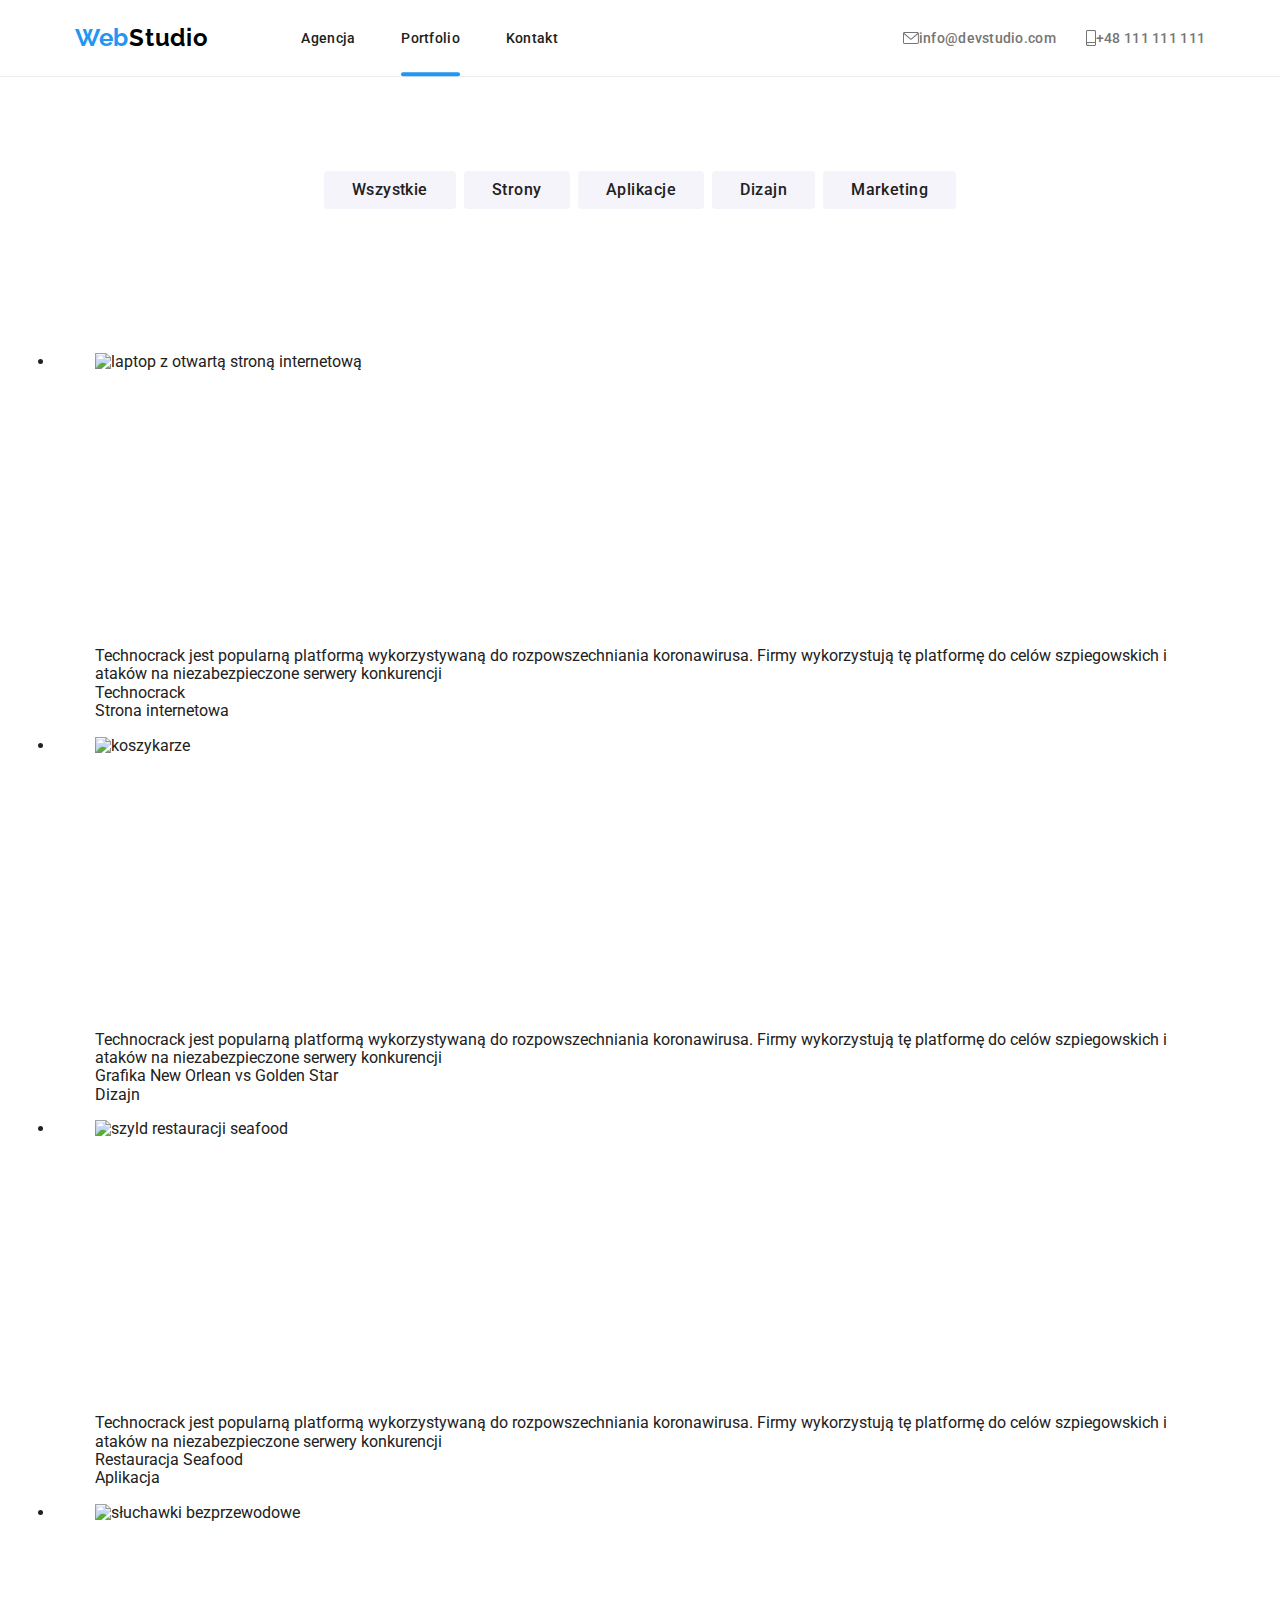
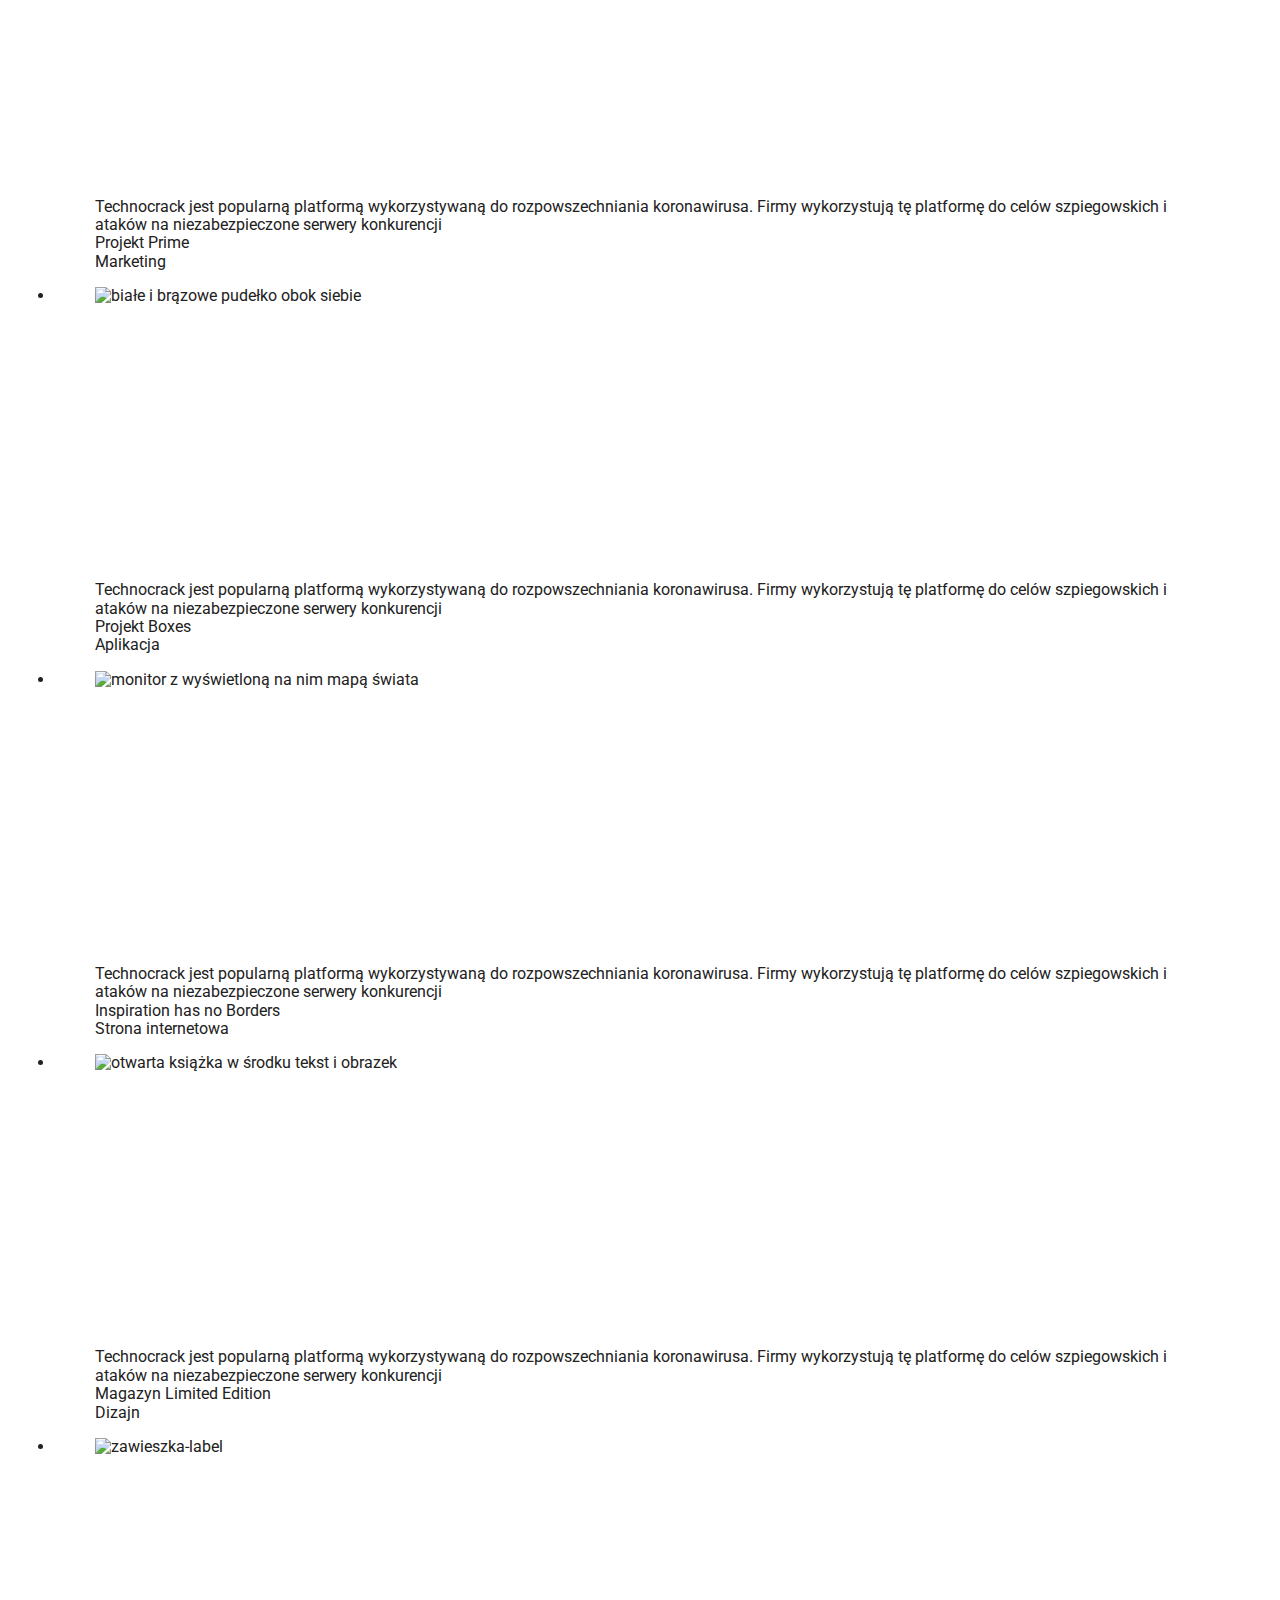
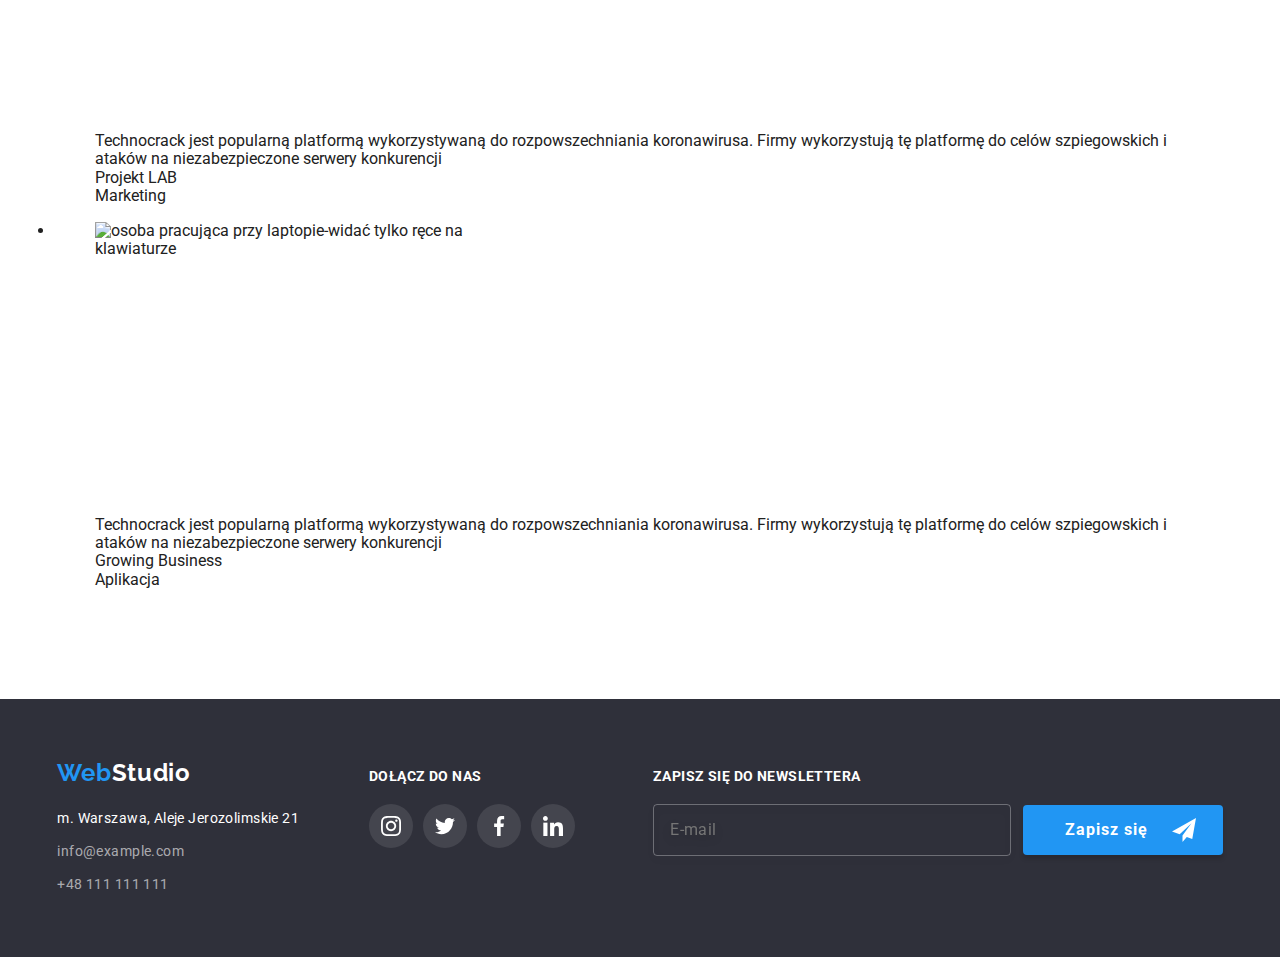
==== commit 942a4e41: "filters koniec" ====
--- a/portfolio.html
+++ b/portfolio.html
@@ -52,7 +52,7 @@
       <main class="main-content">
             <section class="section filters">
                   <div class="container">
-                        <ul class="list">
+                        <ul class="filters__list">
                               <li class="filters__item">
                                     <button class="button filters__button"  type="button">Wszystkie</button>
                               </li>
--- a/css/main.min.css
+++ b/css/main.min.css
@@ -1,2 +1,2 @@
-:root{--main-font: "Roboto", sans-serif;--second-font: "Raleway", sans-serif;--main-color: #212121;--second-color: #757575;--white-color: #ffffff;--decorative-color: #2196f3;--main-background-color: #2f303a;--black-color: #000000;--second-background-color: #f5f4fa;--menu-border-color: #ECECEC;--portfolio-list-border-color: #EEE;--icon-first-color: #AFB1B8}.hidden{-moz-appearance:none;-webkit-appearance:none;appearance:none}.is-hidden{opacity:0;pointer-events:none}body{font-family:var(--main-font),"Raleway",sans-serif;color:var(--main-color);margin:0 auto}h1,h2,h3,h4,h5,h6{margin:0}ul,ol{padding:0;margin:0}p{padding:0;margin:0}img{display:block;max-width:100%;height:auto}.list{display:flex;justify-content:center;align-items:center;list-style:none}.container{width:100%;padding:0 15px;margin:0 auto}.page-header .container{display:flex;align-items:center;justify-content:space-between}.hero .container{padding:118px 0}.page-footer .container{display:flex;flex-direction:column;align-items:center;justify-content:center}@media screen and (min-width: 480px){.container{max-width:480px}}@media screen and (min-width: 768px){.container{max-width:768px}.page-header .container{justify-content:center}}@media screen and (min-width: 1200px){.container{max-width:1200px}.hero .container{padding:200px 0}.page-footer .container{flex-direction:row;align-items:baseline}}.section{padding-bottom:60px;padding-top:60px}@media screen and (min-width: 1200px){.section{padding-bottom:94px;padding-top:94px}}.second-heading{font-weight:700;font-size:28px;line-height:1.179;text-align:center;letter-spacing:0.03em;color:var(--main-color);margin-bottom:30px}@media screen and (min-width: 1200px){.second-heading{font-size:36px;line-height:1.167;margin-bottom:50px}}.third-heading{font-weight:700;font-size:14px;line-height:1.143;letter-spacing:0.03em;text-transform:uppercase;text-align:center}@media screen and (min-width: 768px){.third-heading{text-align:left}}.logo{font-family:var(--second-font);font-weight:700;font-size:24px;line-height:1.167;letter-spacing:0.03em;text-decoration:none}.logo__span{color:var(--decorative-color)}.button{font-weight:700;font-size:16px;line-height:1.875;text-align:center;letter-spacing:0.06em;color:var(--white-color);background-color:var(--decorative-color);box-shadow:0px 4px 4px rgba(0,0,0,0.15);border-style:none;border-radius:4px;cursor:pointer}.socials:not(:last-child){margin-right:10px}.socials__link{display:flex;padding:12px;border-radius:50%;fill:var(--icon-first-color);transition-duration:250ms;transition-timing-function:cubic-bezier(0.4, 0, 0.2, 1)}.socials__link--light{transition-property:fill, background-color}.socials__link--light:hover,.socials__link--light:focus{fill:var(--white-color);background-color:var(--decorative-color)}.socials__link--dark{fill:var(--white-color);background-color:rgba(255,255,255,0.1);transition-property:background-color}.socials__link--dark:hover,.socials__link--dark:focus{background-color:var(--decorative-color)}.address{font-style:normal;font-weight:400;font-size:14px;line-height:1.714;letter-spacing:0.03em;color:var(--white-color);white-space:pre}.address__span{display:inline-block;margin-bottom:9px}.address__contact{display:inline-block;font-weight:400;color:rgba(255,255,255,0.6);text-decoration:none;transition-property:color;transition-duration:250ms;transition-timing-function:cubic-bezier(0.4, 0, 0.2, 1)}.address__contact:hover,.address__contact:focus{color:var(--decorative-color)}.address__contact:not(:last-child){margin-bottom:9px}.backdrop{position:fixed;left:0;top:0;width:100%;height:100%;background-color:rgba(0,0,0,0.2);transition:opacity 250ms cubic-bezier(0.4, 0, 0.2, 1)}.page-header{padding:0;padding-top:16px;padding-bottom:16px;border-bottom:1px solid var(--menu-border-color)}.page-header__list{display:none}.page-header__logo{color:var(--black-color)}.page-header__burger-icon{width:24px;height:16px;transition-property:fill;transition-duration:250ms;transition-timing-function:cubic-bezier(0.4, 0, 0.2, 1)}.page-header__burger-icon:hover,.page-header__burger-icon:focus{fill:var(--decorative-color);cursor:pointer}@media screen and (min-width: 768px){.page-header{padding-top:21px;padding-bottom:21px}.page-header__burger-icon{display:none}.page-header__list{display:block}.page-header__item:not(:last-child){margin-bottom:10px}.page-header__mail-icon{margin-right:8px;width:14px;height:10px}.page-header__phone-icon{margin-right:8px;width:10px;height:14px}.page-header__contact{display:flex;align-items:center;font-weight:500;font-size:12px;line-height:1.167;letter-spacing:0.02em;text-decoration:none;color:var(--second-color);fill:var(--second-color);transition-property:color, fill;transition-duration:250ms;transition-timing-function:cubic-bezier(0.4, 0, 0.2, 1)}.page-header__contact:hover,.page-header__contact:focus{color:var(--decorative-color);fill:var(--decorative-color)}}@media screen and (min-width: 1200px){.page-header{padding-top:24px;padding-bottom:24px}.page-header__list{display:flex;justify-content:center;align-items:center}.page-header__item:not(:last-child){margin:0;margin-right:30px}.page-header__mail-icon{margin-right:10px;width:16px;height:12px}.page-header__phone-icon{margin-right:10px;width:10px;height:16px}.page-header__contact{font-size:14px;line-height:1.143}}.navigation{display:none}@media screen and (min-width: 768px){.navigation{display:inline-block}.navigation__item:not(:last-child){margin-right:60px}.navigation__list{margin-right:101px;margin-left:83px}.navigation__link{display:inline-block;position:relative;font-weight:500;font-size:14px;line-height:1.143;letter-spacing:0.02em;text-decoration:none;color:var(--main-color);transition-property:color;transition-duration:250ms;transition-timing-function:cubic-bezier(0.4, 0, 0.2, 1)}.navigation__link:hover,.navigation__link:focus{color:var(--decorative-color)}.navigation__link::after{content:"";position:absolute;width:100%;height:0;bottom:0;left:0;background-color:var(--decorative-color);transform:translateY(25px);border-radius:2px;transition:height 250ms cubic-bezier(0.4, 0, 0.2, 1),transform 250ms cubic-bezier(0.4, 0, 0.2, 1)}.navigation__link:hover::after,.navigation__link:focus::after{height:4px;transform:translateY(32.25px)}.navigation__link--active::after{content:"";display:block;position:absolute;width:100%;height:4px;bottom:0;left:0;background-color:var(--decorative-color);transform:translateY(32.25px);border-radius:2px}}@media screen and (min-width: 1200px){.navigation__item:not(:last-child){margin-right:46px}.navigation__list{margin-right:345px;margin-left:93px}.navigation__link::after{transform:translateY(25px)}.navigation__link:hover::after,.navigation__link:focus::after{transform:translateY(30.25px)}.navigation__link--active::after{transform:translateY(30.25px)}}.hero{padding:0;background-color:var(--main-background-color);background-image:linear-gradient(rgba(47,48,58,0.4), rgba(47,48,58,0.4)),url("../images/background/backgroundmobile1x.jpg");background-repeat:no-repeat;background-position:center top;background-size:cover}.hero__heading{font-weight:900;font-size:26px;line-height:1.615;text-align:center;letter-spacing:0.06em;text-transform:uppercase;color:var(--white-color);margin-bottom:30px}.hero__button{display:block;padding:10px 41px;margin:0 auto}@media screen and (min-device-pixel-ratio: 2) and (min-width: 320px) and (max-width: 767px), screen and (-webkit-min-device-pixel-ratio: 2) and (min-width: 320px) and (max-width: 767px), screen and (min-resolution: 192dpi) and (min-width: 320px) and (max-width: 767px), screen and (min-resolution: 2dppx) and (min-width: 320px) and (max-width: 767px){.hero{background-image:linear-gradient(rgba(47,48,58,0.4), rgba(47,48,58,0.4)),url("../images/background/backgroundmobile@2x.jpg")}}@media screen and (min-width: 768px){.hero{background-image:linear-gradient(rgba(47,48,58,0.4), rgba(47,48,58,0.4)),url("../images/background/backgroundtablet1x.jpg")}}@media screen and (min-device-pixel-ratio: 2) and (min-width: 768px) and (max-width: 1199px), screen and (-webkit-min-device-pixel-ratio: 2) and (min-width: 768px) and (max-width: 1199px), screen and (min-resolution: 192dpi) and (min-width: 768px) and (max-width: 1199px), screen and (min-resolution: 2dppx) and (min-width: 768px) and (max-width: 1199px){.hero{background-image:linear-gradient(rgba(47,48,58,0.4), rgba(47,48,58,0.4)),url("../images/background/backgroundtablet@2x.jpg")}}@media screen and (min-width: 1200px){.hero{background-image:linear-gradient(rgba(47,48,58,0.4), rgba(47,48,58,0.4)),url("../images/background/backgrounddesktop1x.jpg")}.hero__heading{font-weight:900;font-size:44px;line-height:1.364}}@media screen and (min-device-pixel-ratio: 2) and (min-width: 1200px) and (max-width: 1600px), screen and (-webkit-min-device-pixel-ratio: 2) and (min-width: 1200px) and (max-width: 1600px), screen and (min-resolution: 192dpi) and (min-width: 1200px) and (max-width: 1600px), screen and (min-resolution: 2dppx) and (min-width: 1200px) and (max-width: 1600px){.hero{background-image:linear-gradient(rgba(47,48,58,0.4), rgba(47,48,58,0.4)),url("../images/background/backgrounddesktop@2x.jpg")}}.advantages__list{display:flex;flex-direction:column;align-items:center;justify-content:center;list-style:none}.advantages__icon{background-color:var(--second-background-color);width:100%;height:120px;border-radius:4px;padding:25px 100px;margin-bottom:30px;filter:drop-shadow(0px 4px 4px rgba(0,0,0,0.25))}.advantages__paragraph{font-size:14px;line-height:1.714;letter-spacing:0.03em;color:var(--second-color);margin-top:10px}.advantages__item:not(:last-child){margin-bottom:30px}@media screen and (min-width: 768px){.advantages__list{flex-direction:row;flex-wrap:wrap;margin-top:-30px;margin-left:-30px}.advantages__item{flex-basis:calc(100% / 2 - 30px);margin-top:30px;margin-left:30px}.advantages__item:not(:last-child){margin-bottom:0px}}@media screen and (min-width: 1200px){.advantages__item{flex-basis:calc(100% / 4 - 30px)}}.activities{display:none}@media screen and (min-width: 1200px){.activities{padding-top:0;display:flex;justify-content:center}.activities__label{position:absolute;background-color:rgba(47,48,58,0.8);padding:27px 90px;width:100%;bottom:0;left:0;z-index:1}.activities__paragraph{font-weight:700;font-size:14px;line-height:1.143;text-align:center;letter-spacing:0.03em;text-transform:uppercase;color:var(--white-color);margin:0 auto}.activities__item{position:relative}.activities__item:not(:last-child){margin-right:30px}}.team{background-color:var(--second-background-color)}.team__list{display:flex;flex-direction:column;justify-content:center;align-items:center;list-style:none}.team__item:not(:last-child){margin-bottom:30px}.team__figure{box-shadow:0px 1px 3px rgba(0,0,0,0.12),0px 1px 1px rgba(0,0,0,0.14),0px 2px 1px rgba(0,0,0,0.2);border-radius:0px 0px 4px 4px;margin:0}.team__caption{display:block;font-weight:500;font-size:16px;line-height:1.186;text-align:center;letter-spacing:0.03em;background-color:var(--white-color);padding-top:30px;padding-bottom:24px}.team__span{display:inline-block;font-weight:400;font-size:16px;line-height:1.188;text-align:center;letter-spacing:0.03em;color:var(--second-color);margin-top:10px;margin-bottom:16px}@media screen and (min-width: 768px){.team__list{flex-direction:row;flex-wrap:wrap;margin-top:-30px;margin-left:-30px}.team__item{flex-basis:calc(100% / 2 - 30px);margin-left:30px;margin-top:30px}.team__item:not(:last-child){margin-bottom:0}}@media screen and (min-width: 1200px){.team__item{flex-basis:calc(100% / 4 - 30px)}}.clients__list{display:flex;justify-content:center;align-items:center;flex-wrap:wrap;list-style:none;margin-left:-30px;margin-top:-30px}.clients__item{flex-basis:calc(100% / 2 - 30px);margin-left:30px;margin-top:30px}.clients__link{display:flex;justify-content:center;align-items:center;padding:16px 0;border-radius:4px;border:1px solid var(--icon-first-color);fill:var(--icon-first-color);transition-property:fill, border-color;transition-duration:250ms;transition-timing-function:cubic-bezier(0.4, 0, 0.2, 1)}.clients__link:hover,.clients__link:focus{fill:var(--decorative-color);border-color:var(--decorative-color)}@media screen and (min-width: 768px){.clients__item{flex-basis:calc(100% / 3 - 30px)}}@media screen and (min-width: 1200px){.clients__item{flex-basis:calc(100% / 6 - 30px)}}.page-footer{background-color:var(--main-background-color)}.page-footer__third-heading{color:var(--white-color);margin-bottom:20px;text-align:center}.page-footer__contact-wrapper{display:flex;flex-direction:column;justify-content:center;align-items:center}.page-footer__logo{display:flex;align-items:center;justify-content:center;color:var(--white-color);margin-bottom:20px}.page-footer__address-container{display:flex;flex-direction:column;justify-content:center;align-items:center;margin-bottom:60px}.page-footer__address{text-align:center}.page-footer__form-container{display:flex;flex-direction:column;align-items:center;justify-content:center;margin-top:60px}.page-footer__form{display:flex;flex-direction:column;align-items:center;justify-content:center}.page-footer__button{display:flex;align-items:center;justify-content:center;padding:10px;padding-left:42px;padding-right:27px;margin-top:20px}.page-footer__icon{margin-left:24px;width:24px;height:24px;fill:var(--white-color)}.page-footer__input{width:91vw;max-width:450px;padding:15px 0;padding-left:16px;background-color:transparent;border:1px solid rgba(255,255,255,0.3);filter:drop-shadow(0px 4px 4px rgba(0,0,0,0.15));border-radius:4px}.page-footer__input:placeholder-shown{font-size:16px;line-height:1.25;letter-spacing:0.03em;color:rgba(255,255,255,0.6)}@media screen and (min-width: 768px){.page-footer__contact-wrapper{flex-direction:row;align-items:baseline}.page-footer__address-container{margin-right:144px}}@media screen and (min-width: 1200px){.page-footer{padding:60px 0}.page-footer__third-heading{text-align:left}.page-footer__address-container{justify-content:flex-start;align-items:flex-start;margin-right:70px;margin-bottom:0}.page-footer__address{text-align:left}.page-footer__form-container{align-items:flex-start;margin-top:0;margin-left:78px}.page-footer__form{flex-direction:row}.page-footer__button{margin-top:0;margin-left:12px}.page-footer__input{max-width:358px}}.close-btn{position:absolute;background-color:transparent;cursor:pointer}.filters{padding-bottom:34px}.filters__item:not(:last-child){margin-right:8px}.filters__button{font-weight:500;font-size:16px;line-height:1.625;letter-spacing:0.03em;color:var(--main-color);background-color:var(--second-background-color);box-shadow:none;padding:6px 22px;transition-property:color, background-color, box-shadow;transition-duration:250ms;transition-timing-function:cubic-bezier(0.4, 0, 0.2, 1)}.filters__button:hover,.filters__button:focus{color:var(--white-color);background-color:var(--decorative-color);box-shadow:0px 3px 1px rgba(0,0,0,0.1),0px 1px 2px rgba(0,0,0,0.08),0px 2px 2px rgba(0,0,0,0.12)}.projects{padding-top:0}.projects__list{display:flex;flex-wrap:wrap;margin-right:-30px;margin-top:-30px;list-style:none}.projects__caption{font-weight:400;font-size:16px;line-height:1.875;letter-spacing:0.03em;color:var(--second-color);padding:20px 24px;border:1px solid var(--portfolio-list-border-color);border-top:none}.projects__title{font-weight:700;font-size:18px;line-height:2;letter-spacing:0.06em;color:var(--main-color)}.projects__container{position:relative;overflow:hidden}.projects__overlay{position:absolute;bottom:0;left:0;width:100%;height:100%;padding:49px;padding-left:24px;background-color:rgba(33,150,243,0.9);transform:translateY(100%)}.projects__paragraph{font-size:18px;line-height:1.556;color:var(--white-color);margin:0}.projects__item{margin-right:30px;margin-top:30px;flex-basis:calc(100% / 3 - 30px)}.projects__item:nth-of-type(3n){margin-right:0}.projects__figure{margin:0;transition-property:box-shadow;transition-duration:250ms;transition-timing-function:cubic-bezier(0.4, 0, 0.2, 1)}.projects__figure:hover{box-shadow:0px 1px 1px rgba(0,0,0,0.12),0px 4px 4px rgba(0,0,0,0.06),1px 4px 6px rgba(0,0,0,0.16);cursor:pointer}.projects__figure .projects__overlay{transition-property:transform;transition-duration:250ms;transition-timing-function:cubic-bezier(0.4, 0, 0.2, 1)}.projects__figure:hover .projects__overlay{transform:translateY(0)}.modal{position:absolute;top:50%;left:50%;transform:translate(-50%, -50%);width:94%;min-height:609px;background-color:var(--white-color);padding:40px}.modal__close-btn{width:30px;height:30px;padding:6px;border-radius:50%;border:1px solid rgba(0,0,0,0.1);position:absolute;top:8px;right:8px}.modal__heading{font-weight:700;font-size:20px;line-height:1.15;text-align:center;letter-spacing:0.03em;color:var(--main-color);margin-bottom:12px}.modal__form{display:block}.modal__field{font-size:12px;line-height:1.167;letter-spacing:0.01em;color:var(--second-color);margin-bottom:10px}.modal__field-wrapper{display:block;position:relative;margin-top:4px;margin-bottom:10px}.modal__icon{position:absolute;left:12px;top:50%;transform:translateY(-50%);width:18px;height:18px;transition:fill 250ms cubic-bezier(0.4, 0, 0.2, 1)}.modal__area-wrapper{display:block;position:relative;margin-top:4px;margin-bottom:20px}.modal__policy-wrapper{display:flex;justify-content:center;margin-bottom:30px}.modal__button{display:block;padding:10px 76px;margin:0 auto}.modal__input{width:100%;height:40px;border:1px solid rgba(33,33,33,0.2);border-radius:4px;padding-left:42px;transition:border-color 250ms cubic-bezier(0.4, 0, 0.2, 1)}.modal__input:focus{outline:none;border-color:var(--decorative-color)}.modal__input:focus+.modal__icon{fill:var(--decorative-color)}.modal__message{width:100%;height:120px;padding:12px 16px;border:1px solid rgba(33,33,33,0.2);border-radius:4px;resize:none;transition:border-color 250ms cubic-bezier(0.4, 0, 0.2, 1)}.modal__message:focus{outline:none;border-color:var(--decorative-color)}.modal__message:placeholder-shown{font-size:12px;line-height:1.167;letter-spacing:0.01em;color:rgba(117,117,117,0.5)}.modal__policy-label{display:flex;flex-wrap:wrap;align-items:center;font-size:12px;line-height:1.167;letter-spacing:0.03em;color:var(--second-color)}.modal__policy-label::before{content:"";margin-right:8px;display:inline-block;width:16px;height:16px;background-repeat:no-repeat;background-size:16px;background-image:url("data:image/svg+xml;charset=utf8,%3Csvg width='16' height='15' viewBox='0 0 16 15' fill='none' xmlns='http://www.w3.org/2000/svg'%3E%3Cpath d='M14.2222 1.66667V13.3333H1.77778V1.66667H14.2222ZM14.2222 0H1.77778C0.8 0 0 0.75 0 1.66667V13.3333C0 14.25 0.8 15 1.77778 15H14.2222C15.2 15 16 14.25 16 13.3333V1.66667C16 0.75 15.2 0 14.2222 0Z' fill='%23212121'/%3E%3C/svg%3E");transition:opacity 250ms cubic-bezier(0.4, 0, 0.2, 1);opacity:0.85}.modal__policy-input:checked+.modal__policy-label::before{background-image:url("data:image/svg+xml;charset=utf8,%3Csvg width='16' height='15' viewBox='0 0 16 15' fill='none' xmlns='http://www.w3.org/2000/svg'%3E%3Crect width='16' height='15' rx='2' fill='%232196F3'/%3E%3Cpath d='M3.95703 7.75166L3.88825 7.68604L3.81923 7.75141L2.93123 8.59258L2.85486 8.66492L2.93097 8.73753L6.42671 12.0724L6.49574 12.1382L6.56476 12.0724L14.069 4.91352L14.1449 4.84116L14.069 4.76881L13.1873 3.92764L13.1183 3.86183L13.0493 3.92761L6.49577 10.1735L3.95703 7.75166Z' fill='white' stroke='white' stroke-width='0.2'/%3E%3C/svg%3E");opacity:1}.modal__policy-link{display:inline-block;margin-left:3px;color:var(--decorative-color)}.modal__policy-link:not(:last-of-type){margin-right:3px}@media screen and (min-width: 768px){.modal{width:450px}}@media screen and (min-width: 1200px){.modal{width:528px;height:581px}}.mobile-menu{display:flex;flex-direction:column;justify-content:space-between;z-index:1;position:fixed;left:0;top:0;width:100%;height:100%;background-color:var(--white-color);padding:48px 40px;padding-right:17.291vw;transition:opacity 250ms cubic-bezier(0.4, 0, 0.2, 1)}.mobile-menu__nav-list{display:block;flex-grow:1}.mobile-menu__nav-item:not(:last-child){margin-bottom:32px}.mobile-menu__contact-list{display:block;margin-bottom:64px}.mobile-menu__contact-item:not(:last-child){margin-bottom:32px}.mobile-menu__phone{text-decoration:none;font-weight:500;font-size:34px;line-height:1.176;letter-spacing:0.02em;color:var(--decorative-color)}.mobile-menu__social-list{justify-content:space-between;align-items:center;flex-wrap:wrap}.mobile-menu__close-btn{width:40px;height:40px;padding:7px;border:none;top:10px;right:15px;transition-property:fill;transition-duration:250ms;transition-timing-function:cubic-bezier(0.4, 0, 0.2, 1)}.mobile-menu__close-btn:hover{fill:var(--decorative-color)}.mobile-menu__nav-link{font-weight:500;text-decoration:none;font-size:40px;line-height:1.175;letter-spacing:0.02em;color:var(--main-color);transition-property:color;transition-duration:250ms;transition-timing-function:cubic-bezier(0.4, 0, 0.2, 1)}.mobile-menu__nav-link:hover,.mobile-menu__nav-link:focus{color:var(--decorative-color)}.mobile-menu__mail{text-decoration:none;font-weight:500;font-size:24px;line-height:1.167;letter-spacing:0.02em;color:var(--second-color);transition-property:color;transition-duration:250ms;transition-timing-function:cubic-bezier(0.4, 0, 0.2, 1)}.mobile-menu__mail:hover,.mobile-menu__mail:focus{color:var(--decorative-color)}.mobile-menu__social-link{text-decoration:none;font-weight:500;font-size:18px;line-height:1.223;letter-spacing:0.02em;color:var(--decorative-color);position:relative}.mobile-menu__social-item{position:relative}.mobile-menu__social-item:not(:first-child)::before{content:"";position:absolute;left:0;top:0;width:0;height:100%;border:1px solid rgba(33,33,33,0.2);transform:translateX(-10px)}
+:root{--main-font: "Roboto", sans-serif;--second-font: "Raleway", sans-serif;--main-color: #212121;--second-color: #757575;--white-color: #ffffff;--decorative-color: #2196f3;--main-background-color: #2f303a;--black-color: #000000;--second-background-color: #f5f4fa;--menu-border-color: #ECECEC;--portfolio-list-border-color: #EEE;--icon-first-color: #AFB1B8}.hidden{-moz-appearance:none;-webkit-appearance:none;appearance:none}.is-hidden{opacity:0;pointer-events:none}body{font-family:var(--main-font),"Raleway",sans-serif;color:var(--main-color);margin:0 auto}h1,h2,h3,h4,h5,h6{margin:0}ul,ol{padding:0;margin:0}p{padding:0;margin:0}img{display:block;max-width:100%;height:auto}.list{display:flex;justify-content:center;align-items:center;list-style:none}.container{width:100%;padding:0 15px;margin:0 auto}.page-header .container{display:flex;align-items:center;justify-content:space-between}.hero .container{padding:118px 0}.page-footer .container{display:flex;flex-direction:column;align-items:center;justify-content:center}@media screen and (min-width: 480px){.container{max-width:480px}}@media screen and (min-width: 768px){.container{max-width:768px}.page-header .container{justify-content:center}}@media screen and (min-width: 1200px){.container{max-width:1200px}.hero .container{padding:200px 0}.page-footer .container{flex-direction:row;align-items:baseline}}.section{padding-bottom:60px;padding-top:60px}@media screen and (min-width: 1200px){.section{padding-bottom:94px;padding-top:94px}}.second-heading{font-weight:700;font-size:28px;line-height:1.179;text-align:center;letter-spacing:0.03em;color:var(--main-color);margin-bottom:30px}@media screen and (min-width: 1200px){.second-heading{font-size:36px;line-height:1.167;margin-bottom:50px}}.third-heading{font-weight:700;font-size:14px;line-height:1.143;letter-spacing:0.03em;text-transform:uppercase;text-align:center}@media screen and (min-width: 768px){.third-heading{text-align:left}}.logo{font-family:var(--second-font);font-weight:700;font-size:24px;line-height:1.167;letter-spacing:0.03em;text-decoration:none}.logo__span{color:var(--decorative-color)}.button{font-weight:700;font-size:16px;line-height:1.875;text-align:center;letter-spacing:0.06em;color:var(--white-color);background-color:var(--decorative-color);box-shadow:0px 4px 4px rgba(0,0,0,0.15);border-style:none;border-radius:4px;cursor:pointer}.socials:not(:last-child){margin-right:10px}.socials__link{display:flex;padding:12px;border-radius:50%;fill:var(--icon-first-color);transition-duration:250ms;transition-timing-function:cubic-bezier(0.4, 0, 0.2, 1)}.socials__link--light{transition-property:fill, background-color}.socials__link--light:hover,.socials__link--light:focus{fill:var(--white-color);background-color:var(--decorative-color)}.socials__link--dark{fill:var(--white-color);background-color:rgba(255,255,255,0.1);transition-property:background-color}.socials__link--dark:hover,.socials__link--dark:focus{background-color:var(--decorative-color)}.address{font-style:normal;font-weight:400;font-size:14px;line-height:1.714;letter-spacing:0.03em;color:var(--white-color);white-space:pre}.address__span{display:inline-block;margin-bottom:9px}.address__contact{display:inline-block;font-weight:400;color:rgba(255,255,255,0.6);text-decoration:none;transition-property:color;transition-duration:250ms;transition-timing-function:cubic-bezier(0.4, 0, 0.2, 1)}.address__contact:hover,.address__contact:focus{color:var(--decorative-color)}.address__contact:not(:last-child){margin-bottom:9px}.backdrop{position:fixed;left:0;top:0;width:100%;height:100%;background-color:rgba(0,0,0,0.2);transition:opacity 250ms cubic-bezier(0.4, 0, 0.2, 1)}.page-header{padding:0;padding-top:16px;padding-bottom:16px;border-bottom:1px solid var(--menu-border-color)}.page-header__list{display:none}.page-header__logo{color:var(--black-color)}.page-header__burger-icon{width:24px;height:16px;transition-property:fill;transition-duration:250ms;transition-timing-function:cubic-bezier(0.4, 0, 0.2, 1)}.page-header__burger-icon:hover,.page-header__burger-icon:focus{fill:var(--decorative-color);cursor:pointer}@media screen and (min-width: 768px){.page-header{padding-top:21px;padding-bottom:21px}.page-header__burger-icon{display:none}.page-header__list{display:block}.page-header__item:not(:last-child){margin-bottom:10px}.page-header__mail-icon{margin-right:8px;width:14px;height:10px}.page-header__phone-icon{margin-right:8px;width:10px;height:14px}.page-header__contact{display:flex;align-items:center;font-weight:500;font-size:12px;line-height:1.167;letter-spacing:0.02em;text-decoration:none;color:var(--second-color);fill:var(--second-color);transition-property:color, fill;transition-duration:250ms;transition-timing-function:cubic-bezier(0.4, 0, 0.2, 1)}.page-header__contact:hover,.page-header__contact:focus{color:var(--decorative-color);fill:var(--decorative-color)}}@media screen and (min-width: 1200px){.page-header{padding-top:24px;padding-bottom:24px}.page-header__list{display:flex;justify-content:center;align-items:center}.page-header__item:not(:last-child){margin:0;margin-right:30px}.page-header__mail-icon{margin-right:10px;width:16px;height:12px}.page-header__phone-icon{margin-right:10px;width:10px;height:16px}.page-header__contact{font-size:14px;line-height:1.143}}.navigation{display:none}@media screen and (min-width: 768px){.navigation{display:inline-block}.navigation__item:not(:last-child){margin-right:60px}.navigation__list{margin-right:101px;margin-left:83px}.navigation__link{display:inline-block;position:relative;font-weight:500;font-size:14px;line-height:1.143;letter-spacing:0.02em;text-decoration:none;color:var(--main-color);transition-property:color;transition-duration:250ms;transition-timing-function:cubic-bezier(0.4, 0, 0.2, 1)}.navigation__link:hover,.navigation__link:focus{color:var(--decorative-color)}.navigation__link::after{content:"";position:absolute;width:100%;height:0;bottom:0;left:0;background-color:var(--decorative-color);transform:translateY(25px);border-radius:2px;transition:height 250ms cubic-bezier(0.4, 0, 0.2, 1),transform 250ms cubic-bezier(0.4, 0, 0.2, 1)}.navigation__link:hover::after,.navigation__link:focus::after{height:4px;transform:translateY(32.25px)}.navigation__link--active::after{content:"";display:block;position:absolute;width:100%;height:4px;bottom:0;left:0;background-color:var(--decorative-color);transform:translateY(32.25px);border-radius:2px}}@media screen and (min-width: 1200px){.navigation__item:not(:last-child){margin-right:46px}.navigation__list{margin-right:345px;margin-left:93px}.navigation__link::after{transform:translateY(25px)}.navigation__link:hover::after,.navigation__link:focus::after{transform:translateY(30.25px)}.navigation__link--active::after{transform:translateY(30.25px)}}.hero{padding:0;background-color:var(--main-background-color);background-image:linear-gradient(rgba(47,48,58,0.4), rgba(47,48,58,0.4)),url("../images/background/backgroundmobile1x.jpg");background-repeat:no-repeat;background-position:center top;background-size:cover}.hero__heading{font-weight:900;font-size:26px;line-height:1.615;text-align:center;letter-spacing:0.06em;text-transform:uppercase;color:var(--white-color);margin-bottom:30px}.hero__button{display:block;padding:10px 41px;margin:0 auto}@media screen and (min-device-pixel-ratio: 2) and (min-width: 320px) and (max-width: 767px), screen and (-webkit-min-device-pixel-ratio: 2) and (min-width: 320px) and (max-width: 767px), screen and (min-resolution: 192dpi) and (min-width: 320px) and (max-width: 767px), screen and (min-resolution: 2dppx) and (min-width: 320px) and (max-width: 767px){.hero{background-image:linear-gradient(rgba(47,48,58,0.4), rgba(47,48,58,0.4)),url("../images/background/backgroundmobile@2x.jpg")}}@media screen and (min-width: 768px){.hero{background-image:linear-gradient(rgba(47,48,58,0.4), rgba(47,48,58,0.4)),url("../images/background/backgroundtablet1x.jpg")}}@media screen and (min-device-pixel-ratio: 2) and (min-width: 768px) and (max-width: 1199px), screen and (-webkit-min-device-pixel-ratio: 2) and (min-width: 768px) and (max-width: 1199px), screen and (min-resolution: 192dpi) and (min-width: 768px) and (max-width: 1199px), screen and (min-resolution: 2dppx) and (min-width: 768px) and (max-width: 1199px){.hero{background-image:linear-gradient(rgba(47,48,58,0.4), rgba(47,48,58,0.4)),url("../images/background/backgroundtablet@2x.jpg")}}@media screen and (min-width: 1200px){.hero{background-image:linear-gradient(rgba(47,48,58,0.4), rgba(47,48,58,0.4)),url("../images/background/backgrounddesktop1x.jpg")}.hero__heading{font-weight:900;font-size:44px;line-height:1.364}}@media screen and (min-device-pixel-ratio: 2) and (min-width: 1200px) and (max-width: 1600px), screen and (-webkit-min-device-pixel-ratio: 2) and (min-width: 1200px) and (max-width: 1600px), screen and (min-resolution: 192dpi) and (min-width: 1200px) and (max-width: 1600px), screen and (min-resolution: 2dppx) and (min-width: 1200px) and (max-width: 1600px){.hero{background-image:linear-gradient(rgba(47,48,58,0.4), rgba(47,48,58,0.4)),url("../images/background/backgrounddesktop@2x.jpg")}}.advantages__list{display:flex;flex-direction:column;align-items:center;justify-content:center;list-style:none}.advantages__icon{background-color:var(--second-background-color);width:100%;height:120px;border-radius:4px;padding:25px 100px;margin-bottom:30px;filter:drop-shadow(0px 4px 4px rgba(0,0,0,0.25))}.advantages__paragraph{font-size:14px;line-height:1.714;letter-spacing:0.03em;color:var(--second-color);margin-top:10px}.advantages__item:not(:last-child){margin-bottom:30px}@media screen and (min-width: 768px){.advantages__list{flex-direction:row;flex-wrap:wrap;margin-top:-30px;margin-left:-30px}.advantages__item{flex-basis:calc(100% / 2 - 30px);margin-top:30px;margin-left:30px}.advantages__item:not(:last-child){margin-bottom:0px}}@media screen and (min-width: 1200px){.advantages__item{flex-basis:calc(100% / 4 - 30px)}}.activities{display:none}@media screen and (min-width: 1200px){.activities{padding-top:0;display:flex;justify-content:center}.activities__label{position:absolute;background-color:rgba(47,48,58,0.8);padding:27px 90px;width:100%;bottom:0;left:0;z-index:1}.activities__paragraph{font-weight:700;font-size:14px;line-height:1.143;text-align:center;letter-spacing:0.03em;text-transform:uppercase;color:var(--white-color);margin:0 auto}.activities__item{position:relative}.activities__item:not(:last-child){margin-right:30px}}.team{background-color:var(--second-background-color)}.team__list{display:flex;flex-direction:column;justify-content:center;align-items:center;list-style:none}.team__item:not(:last-child){margin-bottom:30px}.team__figure{box-shadow:0px 1px 3px rgba(0,0,0,0.12),0px 1px 1px rgba(0,0,0,0.14),0px 2px 1px rgba(0,0,0,0.2);border-radius:0px 0px 4px 4px;margin:0}.team__caption{display:block;font-weight:500;font-size:16px;line-height:1.186;text-align:center;letter-spacing:0.03em;background-color:var(--white-color);padding-top:30px;padding-bottom:24px}.team__span{display:inline-block;font-weight:400;font-size:16px;line-height:1.188;text-align:center;letter-spacing:0.03em;color:var(--second-color);margin-top:10px;margin-bottom:16px}@media screen and (min-width: 768px){.team__list{flex-direction:row;flex-wrap:wrap;margin-top:-30px;margin-left:-30px}.team__item{flex-basis:calc(100% / 2 - 30px);margin-left:30px;margin-top:30px}.team__item:not(:last-child){margin-bottom:0}}@media screen and (min-width: 1200px){.team__item{flex-basis:calc(100% / 4 - 30px)}}.clients__list{display:flex;justify-content:center;align-items:center;flex-wrap:wrap;list-style:none;margin-left:-30px;margin-top:-30px}.clients__item{flex-basis:calc(100% / 2 - 30px);margin-left:30px;margin-top:30px}.clients__link{display:flex;justify-content:center;align-items:center;padding:16px 0;border-radius:4px;border:1px solid var(--icon-first-color);fill:var(--icon-first-color);transition-property:fill, border-color;transition-duration:250ms;transition-timing-function:cubic-bezier(0.4, 0, 0.2, 1)}.clients__link:hover,.clients__link:focus{fill:var(--decorative-color);border-color:var(--decorative-color)}@media screen and (min-width: 768px){.clients__item{flex-basis:calc(100% / 3 - 30px)}}@media screen and (min-width: 1200px){.clients__item{flex-basis:calc(100% / 6 - 30px)}}.page-footer{background-color:var(--main-background-color)}.page-footer__third-heading{color:var(--white-color);margin-bottom:20px;text-align:center}.page-footer__contact-wrapper{display:flex;flex-direction:column;justify-content:center;align-items:center}.page-footer__logo{display:flex;align-items:center;justify-content:center;color:var(--white-color);margin-bottom:20px}.page-footer__address-container{display:flex;flex-direction:column;justify-content:center;align-items:center;margin-bottom:60px}.page-footer__address{text-align:center}.page-footer__form-container{display:flex;flex-direction:column;align-items:center;justify-content:center;margin-top:60px}.page-footer__form{display:flex;flex-direction:column;align-items:center;justify-content:center}.page-footer__button{display:flex;align-items:center;justify-content:center;padding:10px;padding-left:42px;padding-right:27px;margin-top:20px}.page-footer__icon{margin-left:24px;width:24px;height:24px;fill:var(--white-color)}.page-footer__input{width:91vw;max-width:450px;padding:15px 0;padding-left:16px;background-color:transparent;border:1px solid rgba(255,255,255,0.3);filter:drop-shadow(0px 4px 4px rgba(0,0,0,0.15));border-radius:4px}.page-footer__input:placeholder-shown{font-size:16px;line-height:1.25;letter-spacing:0.03em;color:rgba(255,255,255,0.6)}@media screen and (min-width: 768px){.page-footer__contact-wrapper{flex-direction:row;align-items:baseline}.page-footer__address-container{margin-right:144px}}@media screen and (min-width: 1200px){.page-footer{padding:60px 0}.page-footer__third-heading{text-align:left}.page-footer__address-container{justify-content:flex-start;align-items:flex-start;margin-right:70px;margin-bottom:0}.page-footer__address{text-align:left}.page-footer__form-container{align-items:flex-start;margin-top:0;margin-left:78px}.page-footer__form{flex-direction:row}.page-footer__button{margin-top:0;margin-left:12px}.page-footer__input{max-width:358px}}.close-btn{position:absolute;background-color:transparent;cursor:pointer}.filters{padding-bottom:0;margin-bottom:40px}.filters__list{list-style:none;display:flex;justify-content:flex-start;align-items:center;flex-wrap:wrap}.filters__item{margin-bottom:15px}.filters__item:not(:last-child){margin-right:8px}.filters__button{display:flex;justify-content:center;align-items:center;font-weight:500;font-size:16px;line-height:1.625;letter-spacing:0.03em;color:var(--main-color);background-color:var(--second-background-color);box-shadow:none;padding:6px 28px;transition-property:color, background-color, box-shadow;transition-duration:250ms;transition-timing-function:cubic-bezier(0.4, 0, 0.2, 1)}.filters__button:hover,.filters__button:focus{color:var(--white-color);background-color:var(--decorative-color);box-shadow:0px 3px 1px rgba(0,0,0,0.1),0px 1px 2px rgba(0,0,0,0.08),0px 2px 2px rgba(0,0,0,0.12)}@media screen and (min-width: 768px){.filters{margin-bottom:30px}.filters__list{justify-content:center}.filters__item{margin-bottom:0}}@media screen and (min-width: 1200px){.filters{margin-bottom:34px}}.modal{position:absolute;top:50%;left:50%;transform:translate(-50%, -50%);width:94%;min-height:609px;background-color:var(--white-color);padding:40px}.modal__close-btn{width:30px;height:30px;padding:6px;border-radius:50%;border:1px solid rgba(0,0,0,0.1);position:absolute;top:8px;right:8px}.modal__heading{font-weight:700;font-size:20px;line-height:1.15;text-align:center;letter-spacing:0.03em;color:var(--main-color);margin-bottom:12px}.modal__form{display:block}.modal__field{font-size:12px;line-height:1.167;letter-spacing:0.01em;color:var(--second-color);margin-bottom:10px}.modal__field-wrapper{display:block;position:relative;margin-top:4px;margin-bottom:10px}.modal__icon{position:absolute;left:12px;top:50%;transform:translateY(-50%);width:18px;height:18px;transition:fill 250ms cubic-bezier(0.4, 0, 0.2, 1)}.modal__area-wrapper{display:block;position:relative;margin-top:4px;margin-bottom:20px}.modal__policy-wrapper{display:flex;justify-content:center;margin-bottom:30px}.modal__button{display:block;padding:10px 76px;margin:0 auto}.modal__input{width:100%;height:40px;border:1px solid rgba(33,33,33,0.2);border-radius:4px;padding-left:42px;transition:border-color 250ms cubic-bezier(0.4, 0, 0.2, 1)}.modal__input:focus{outline:none;border-color:var(--decorative-color)}.modal__input:focus+.modal__icon{fill:var(--decorative-color)}.modal__message{width:100%;height:120px;padding:12px 16px;border:1px solid rgba(33,33,33,0.2);border-radius:4px;resize:none;transition:border-color 250ms cubic-bezier(0.4, 0, 0.2, 1)}.modal__message:focus{outline:none;border-color:var(--decorative-color)}.modal__message:placeholder-shown{font-size:12px;line-height:1.167;letter-spacing:0.01em;color:rgba(117,117,117,0.5)}.modal__policy-label{display:flex;flex-wrap:wrap;align-items:center;font-size:12px;line-height:1.167;letter-spacing:0.03em;color:var(--second-color)}.modal__policy-label::before{content:"";margin-right:8px;display:inline-block;width:16px;height:16px;background-repeat:no-repeat;background-size:16px;background-image:url("data:image/svg+xml;charset=utf8,%3Csvg width='16' height='15' viewBox='0 0 16 15' fill='none' xmlns='http://www.w3.org/2000/svg'%3E%3Cpath d='M14.2222 1.66667V13.3333H1.77778V1.66667H14.2222ZM14.2222 0H1.77778C0.8 0 0 0.75 0 1.66667V13.3333C0 14.25 0.8 15 1.77778 15H14.2222C15.2 15 16 14.25 16 13.3333V1.66667C16 0.75 15.2 0 14.2222 0Z' fill='%23212121'/%3E%3C/svg%3E");transition:opacity 250ms cubic-bezier(0.4, 0, 0.2, 1);opacity:0.85}.modal__policy-input:checked+.modal__policy-label::before{background-image:url("data:image/svg+xml;charset=utf8,%3Csvg width='16' height='15' viewBox='0 0 16 15' fill='none' xmlns='http://www.w3.org/2000/svg'%3E%3Crect width='16' height='15' rx='2' fill='%232196F3'/%3E%3Cpath d='M3.95703 7.75166L3.88825 7.68604L3.81923 7.75141L2.93123 8.59258L2.85486 8.66492L2.93097 8.73753L6.42671 12.0724L6.49574 12.1382L6.56476 12.0724L14.069 4.91352L14.1449 4.84116L14.069 4.76881L13.1873 3.92764L13.1183 3.86183L13.0493 3.92761L6.49577 10.1735L3.95703 7.75166Z' fill='white' stroke='white' stroke-width='0.2'/%3E%3C/svg%3E");opacity:1}.modal__policy-link{display:inline-block;margin-left:3px;color:var(--decorative-color)}.modal__policy-link:not(:last-of-type){margin-right:3px}@media screen and (min-width: 768px){.modal{width:450px}}@media screen and (min-width: 1200px){.modal{width:528px;height:581px}}.mobile-menu{display:flex;flex-direction:column;justify-content:space-between;z-index:1;position:fixed;left:0;top:0;width:100%;height:100%;background-color:var(--white-color);padding:48px 40px;padding-right:17.291vw;transition:opacity 250ms cubic-bezier(0.4, 0, 0.2, 1)}.mobile-menu__nav-list{display:block;flex-grow:1}.mobile-menu__nav-item:not(:last-child){margin-bottom:32px}.mobile-menu__contact-list{display:block;margin-bottom:64px}.mobile-menu__contact-item:not(:last-child){margin-bottom:32px}.mobile-menu__phone{text-decoration:none;font-weight:500;font-size:34px;line-height:1.176;letter-spacing:0.02em;color:var(--decorative-color)}.mobile-menu__social-list{justify-content:space-between;align-items:center;flex-wrap:wrap}.mobile-menu__close-btn{width:40px;height:40px;padding:7px;border:none;top:10px;right:15px;transition-property:fill;transition-duration:250ms;transition-timing-function:cubic-bezier(0.4, 0, 0.2, 1)}.mobile-menu__close-btn:hover{fill:var(--decorative-color)}.mobile-menu__nav-link{font-weight:500;text-decoration:none;font-size:40px;line-height:1.175;letter-spacing:0.02em;color:var(--main-color);transition-property:color;transition-duration:250ms;transition-timing-function:cubic-bezier(0.4, 0, 0.2, 1)}.mobile-menu__nav-link:hover,.mobile-menu__nav-link:focus{color:var(--decorative-color)}.mobile-menu__mail{text-decoration:none;font-weight:500;font-size:24px;line-height:1.167;letter-spacing:0.02em;color:var(--second-color);transition-property:color;transition-duration:250ms;transition-timing-function:cubic-bezier(0.4, 0, 0.2, 1)}.mobile-menu__mail:hover,.mobile-menu__mail:focus{color:var(--decorative-color)}.mobile-menu__social-link{text-decoration:none;font-weight:500;font-size:18px;line-height:1.223;letter-spacing:0.02em;color:var(--decorative-color);position:relative}.mobile-menu__social-item{position:relative}.mobile-menu__social-item:not(:first-child)::before{content:"";position:absolute;left:0;top:0;width:0;height:100%;border:1px solid rgba(33,33,33,0.2);transform:translateX(-10px)}
 /*# sourceMappingURL=main.min.css.map */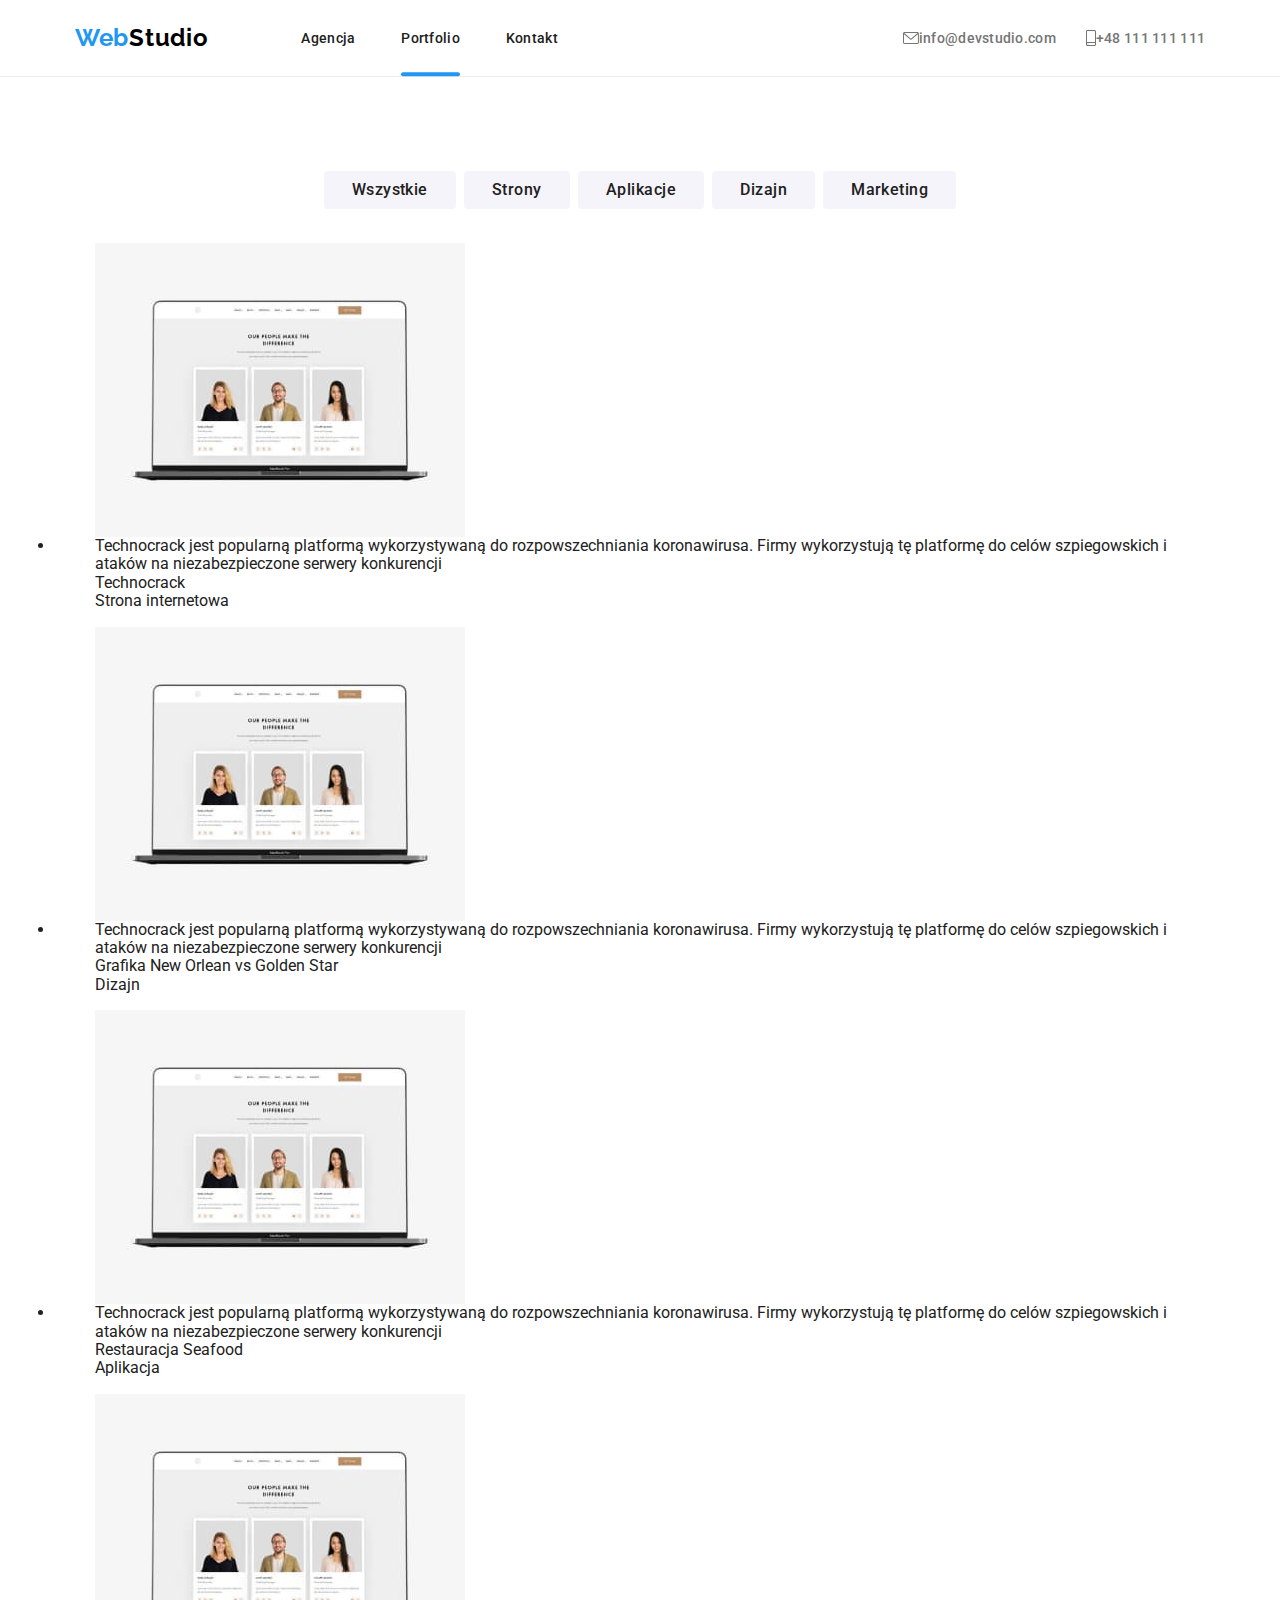
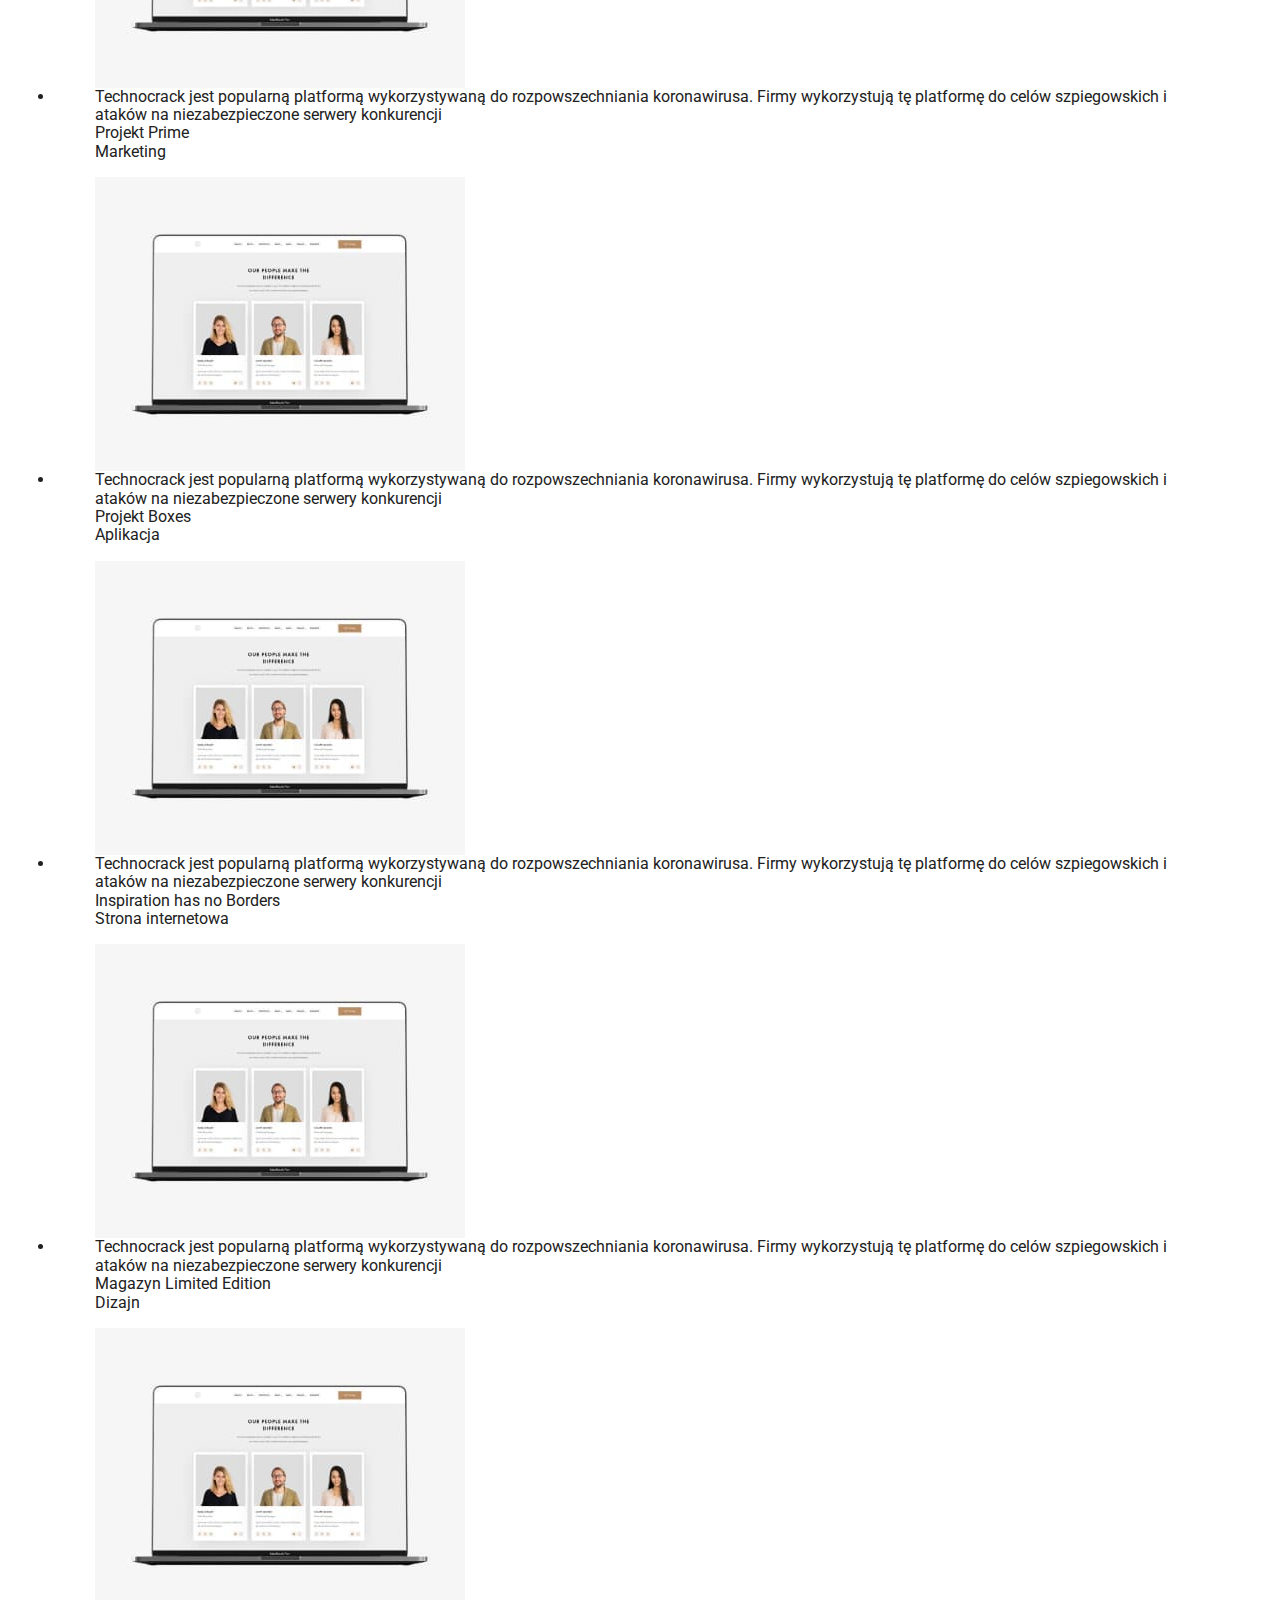
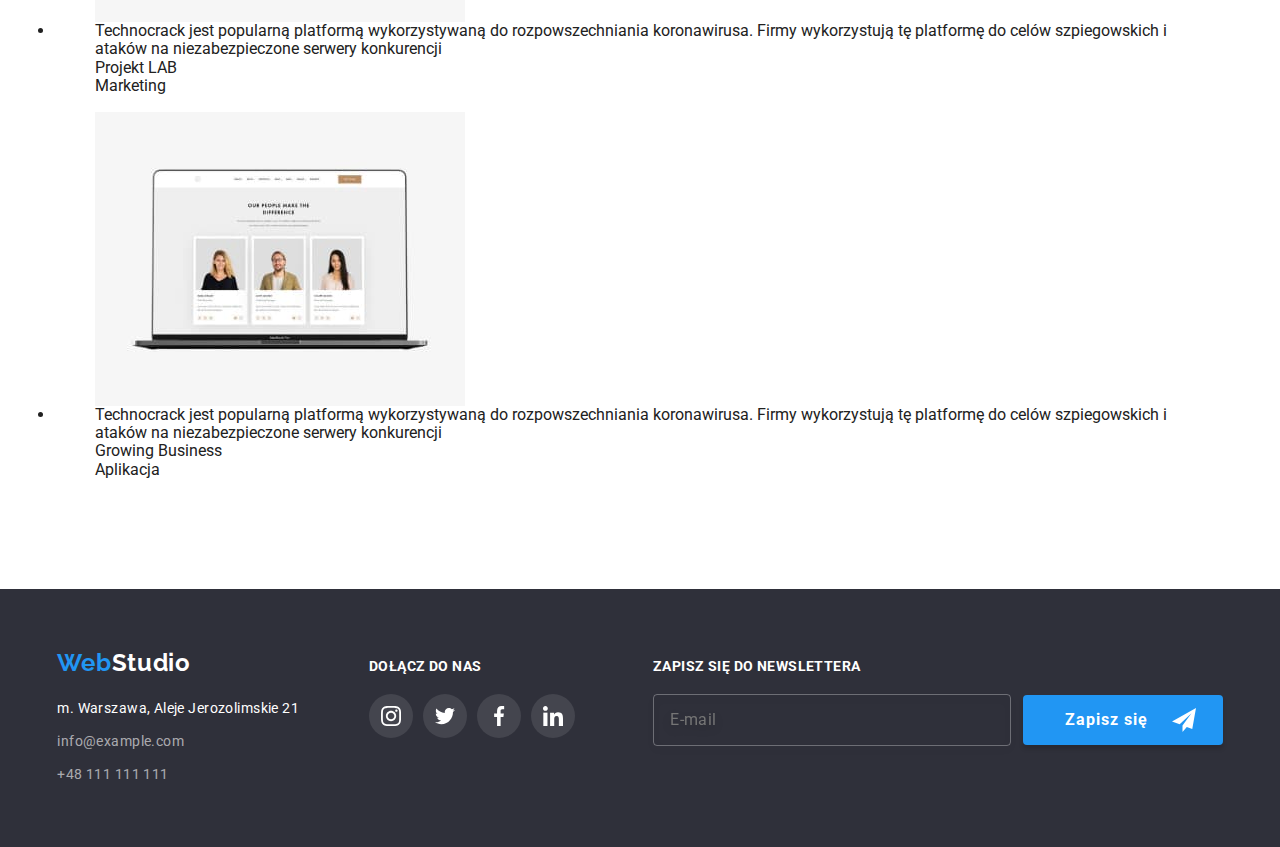
==== commit 3d524a2b: "portfolio projects początek" ====
--- a/portfolio.html
+++ b/portfolio.html
@@ -77,11 +77,12 @@
                         <li class="projects__item">
                               <figure class="projects__figure">
                                     <div class="projects__container">
-                                          <img 
-                                          src="images/portfoliostrona.jpg" 
-                                          alt="laptop z otwartą stroną internetową"
-                                          width="370"
-                                          height="294">
+                                          <picture>
+                                                <source srcset="./images/portfolio/projects1mobile1x.jpg 1x, ./images/portfolio/projects1mobile@2x.jpg 2x" media="(min-width: 320px) and (max-width: 767px)" />
+                                                <source srcset="./images/portfolio/projects1tablet1x.jpg 1x, ./images/portfolio/projects1tablet@2x.jpg 2x" media="(min-width: 768px) and (max-width: 1199px)" />
+                                                <source srcset="./images/portfolio/projects1desktop1x.jpg 1x, ./images/portfolio/projects1desktop@2x.jpg 2x" media="(min-width: 1200px)" />
+                                                <img src="./images/portfolio/projects1mobile1x.jpg" alt="laptop z otwartą stroną internetową">
+                                          </picture>
                                           <div class="projects__overlay">
                                               <p class="projects__paragraph">Technocrack jest popularną platformą wykorzystywaną do rozpowszechniania koronawirusa. Firmy wykorzystują tę platformę do celów szpiegowskich i ataków na niezabezpieczone serwery konkurencji</p>
                                           </div>
@@ -92,11 +93,12 @@
                         <li class="projects__item">
                               <figure class="projects__figure">
                                     <div class="projects__container">
-                                          <img 
-                                          src="images/portfoliodizajn.jpg" 
-                                          alt="koszykarze"
-                                          width="370"
-                                          height="294">
+                                          <picture>
+                                                <source srcset="./images/portfolio/projects1mobile1x.jpg 1x, ./images/portfolio/projects1mobile@2x.jpg 2x" media="(min-width: 320px) and (max-width: 767px)" />
+                                                <source srcset="./images/portfolio/projects1tablet1x.jpg 1x, ./images/portfolio/projects1tablet@2x.jpg 2x" media="(min-width: 768px) and (max-width: 1199px)" />
+                                                <source srcset="./images/portfolio/projects1desktop1x.jpg 1x, ./images/portfolio/projects1desktop@2x.jpg 2x" media="(min-width: 1200px)" />
+                                                <img src="./images/portfolio/projects1mobile1x.jpg" alt="koszykarze">
+                                          </picture>
                                           <div class="projects__overlay">
                                                <p class="projects__paragraph">Technocrack jest popularną platformą wykorzystywaną do rozpowszechniania koronawirusa. Firmy wykorzystują tę platformę do celów szpiegowskich i ataków na niezabezpieczone serwery konkurencji</p> 
                                           </div>
@@ -107,11 +109,12 @@
                         <li class="projects__item">
                               <figure class="projects__figure">
                                     <div class="projects__container">
-                                          <img 
-                                          src="images/portfolioaplikacja.jpg" 
-                                          alt="szyld restauracji seafood"
-                                          width="370"
-                                          height="294">
+                                          <picture>
+                                                <source srcset="./images/portfolio/projects1mobile1x.jpg 1x, ./images/portfolio/projects1mobile@2x.jpg 2x" media="(min-width: 320px) and (max-width: 767px)" />
+                                                <source srcset="./images/portfolio/projects1tablet1x.jpg 1x, ./images/portfolio/projects1tablet@2x.jpg 2x" media="(min-width: 768px) and (max-width: 1199px)" />
+                                                <source srcset="./images/portfolio/projects1desktop1x.jpg 1x, ./images/portfolio/projects1desktop@2x.jpg 2x" media="(min-width: 1200px)" />
+                                                <img src="./images/portfolio/projects1mobile1x.jpg" alt="szyld restauracji seafood">
+                                          </picture>
                                           <div class="projects__overlay">
                                               <p class="projects__paragraph">Technocrack jest popularną platformą wykorzystywaną do rozpowszechniania koronawirusa. Firmy wykorzystują tę platformę do celów szpiegowskich i ataków na niezabezpieczone serwery konkurencji</p>  
                                           </div>
@@ -122,11 +125,12 @@
                         <li class="projects__item">
                               <figure class="projects__figure">
                                     <div class="projects__container">
-                                          <img 
-                                          src="images/portfoliomarketing.jpg" 
-                                          alt="słuchawki bezprzewodowe"
-                                          width="370"
-                                          height="294">
+                                          <picture>
+                                                <source srcset="./images/portfolio/projects1mobile1x.jpg 1x, ./images/portfolio/projects1mobile@2x.jpg 2x" media="(min-width: 320px) and (max-width: 767px)" />
+                                                <source srcset="./images/portfolio/projects1tablet1x.jpg 1x, ./images/portfolio/projects1tablet@2x.jpg 2x" media="(min-width: 768px) and (max-width: 1199px)" />
+                                                <source srcset="./images/portfolio/projects1desktop1x.jpg 1x, ./images/portfolio/projects1desktop@2x.jpg 2x" media="(min-width: 1200px)" />
+                                                <img src="./images/portfolio/projects1mobile1x.jpg" alt="słuchawki bezprzewodowe">
+                                          </picture>
                                           <div class="projects__overlay">
                                               <p class="projects__paragraph">Technocrack jest popularną platformą wykorzystywaną do rozpowszechniania koronawirusa. Firmy wykorzystują tę platformę do celów szpiegowskich i ataków na niezabezpieczone serwery konkurencji</p>  
                                           </div>
@@ -137,11 +141,12 @@
                         <li class="projects__item">
                               <figure class="projects__figure">
                                     <div class="projects__container">
-                                          <img 
-                                          src="images/portfolioaplikacja2.jpg" 
-                                          alt="białe i brązowe pudełko obok siebie"
-                                          width="370"
-                                          height="294">
+                                          <picture>
+                                                <source srcset="./images/portfolio/projects1mobile1x.jpg 1x, ./images/portfolio/projects1mobile@2x.jpg 2x" media="(min-width: 320px) and (max-width: 767px)" />
+                                                <source srcset="./images/portfolio/projects1tablet1x.jpg 1x, ./images/portfolio/projects1tablet@2x.jpg 2x" media="(min-width: 768px) and (max-width: 1199px)" />
+                                                <source srcset="./images/portfolio/projects1desktop1x.jpg 1x, ./images/portfolio/projects1desktop@2x.jpg 2x" media="(min-width: 1200px)" />
+                                                <img src="./images/portfolio/projects1mobile1x.jpg" alt="białe i brązowe pudełko obok siebie">
+                                          </picture>
                                           <div class="projects__overlay">
                                                <p class="projects__paragraph">Technocrack jest popularną platformą wykorzystywaną do rozpowszechniania koronawirusa. Firmy wykorzystują tę platformę do celów szpiegowskich i ataków na niezabezpieczone serwery konkurencji</p> 
                                           </div>
@@ -152,11 +157,12 @@
                         <li class="projects__item">
                               <figure class="projects__figure">
                                     <div class="projects__container">
-                                          <img 
-                                          src="images/portfoliostrona2.jpg" 
-                                          alt="monitor z wyświetloną na nim mapą świata"
-                                          width="370"
-                                          height="294">
+                                          <picture>
+                                                <source srcset="./images/portfolio/projects1mobile1x.jpg 1x, ./images/portfolio/projects1mobile@2x.jpg 2x" media="(min-width: 320px) and (max-width: 767px)" />
+                                                <source srcset="./images/portfolio/projects1tablet1x.jpg 1x, ./images/portfolio/projects1tablet@2x.jpg 2x" media="(min-width: 768px) and (max-width: 1199px)" />
+                                                <source srcset="./images/portfolio/projects1desktop1x.jpg 1x, ./images/portfolio/projects1desktop@2x.jpg 2x" media="(min-width: 1200px)" />
+                                                <img src="./images/portfolio/projects1mobile1x.jpg" alt="monitor z wyświetloną na nim mapą świata">
+                                          </picture>
                                           <div class="projects__overlay">
                                               <p class="projects__paragraph">Technocrack jest popularną platformą wykorzystywaną do rozpowszechniania koronawirusa. Firmy wykorzystują tę platformę do celów szpiegowskich i ataków na niezabezpieczone serwery konkurencji</p>  
                                           </div>
@@ -167,11 +173,12 @@
                         <li class="projects__item">
                               <figure class="projects__figure">
                                     <div class="projects__container">
-                                          <img 
-                                          src="images/portfoliodizajn2.jpg" 
-                                          alt="otwarta książka w środku tekst i obrazek"
-                                          width="370"
-                                          height="294">
+                                          <picture>
+                                                <source srcset="./images/portfolio/projects1mobile1x.jpg 1x, ./images/portfolio/projects1mobile@2x.jpg 2x" media="(min-width: 320px) and (max-width: 767px)" />
+                                                <source srcset="./images/portfolio/projects1tablet1x.jpg 1x, ./images/portfolio/projects1tablet@2x.jpg 2x" media="(min-width: 768px) and (max-width: 1199px)" />
+                                                <source srcset="./images/portfolio/projects1desktop1x.jpg 1x, ./images/portfolio/projects1desktop@2x.jpg 2x" media="(min-width: 1200px)" />
+                                                <img src="./images/portfolio/projects1mobile1x.jpg" alt="otwarta książka w środku tekst i obrazek">
+                                          </picture>
                                           <div class="projects__overlay">
                                               <p class="projects__paragraph">Technocrack jest popularną platformą wykorzystywaną do rozpowszechniania koronawirusa. Firmy wykorzystują tę platformę do celów szpiegowskich i ataków na niezabezpieczone serwery konkurencji</p>  
                                           </div>
@@ -182,11 +189,12 @@
                         <li class="projects__item">
                               <figure class="projects__figure">
                                     <div class="projects__container">
-                                          <img 
-                                          src="images/portfoliomarketing2.jpg" 
-                                          alt="zawieszka-label"
-                                          width="370"
-                                          height="294">
+                                          <picture>
+                                                <source srcset="./images/portfolio/projects1mobile1x.jpg 1x, ./images/portfolio/projects1mobile@2x.jpg 2x" media="(min-width: 320px) and (max-width: 767px)" />
+                                                <source srcset="./images/portfolio/projects1tablet1x.jpg 1x, ./images/portfolio/projects1tablet@2x.jpg 2x" media="(min-width: 768px) and (max-width: 1199px)" />
+                                                <source srcset="./images/portfolio/projects1desktop1x.jpg 1x, ./images/portfolio/projects1desktop@2x.jpg 2x" media="(min-width: 1200px)" />
+                                                <img src="./images/portfolio/projects1mobile1x.jpg" alt="zawieszka-label">
+                                          </picture>
                                           <div class="projects__overlay">
                                              <p class="projects__paragraph">Technocrack jest popularną platformą wykorzystywaną do rozpowszechniania koronawirusa. Firmy wykorzystują tę platformę do celów szpiegowskich i ataków na niezabezpieczone serwery konkurencji</p>   
                                           </div>
@@ -197,11 +205,12 @@
                         <li class="projects__item">
                               <figure class="projects__figure">
                                     <div class="projects__container">
-                                          <img 
-                                          src="images/portfolioaplikacja3.jpg" 
-                                          alt="osoba pracująca przy laptopie-widać tylko ręce na klawiaturze"
-                                          width="370"
-                                          height="294">
+                                          <picture>
+                                                <source srcset="./images/portfolio/projects1mobile1x.jpg 1x, ./images/portfolio/projects1mobile@2x.jpg 2x" media="(min-width: 320px) and (max-width: 767px)" />
+                                                <source srcset="./images/portfolio/projects1tablet1x.jpg 1x, ./images/portfolio/projects1tablet@2x.jpg 2x" media="(min-width: 768px) and (max-width: 1199px)" />
+                                                <source srcset="./images/portfolio/projects1desktop1x.jpg 1x, ./images/portfolio/projects1desktop@2x.jpg 2x" media="(min-width: 1200px)" />
+                                                <img src="./images/portfolio/projects1mobile1x.jpg" alt="osoba pracująca przy laptopie-widać tylko ręce na klawiaturze">
+                                          </picture>
                                           <div class="projects__overlay">
                                               <p class="projects__paragraph">Technocrack jest popularną platformą wykorzystywaną do rozpowszechniania koronawirusa. Firmy wykorzystują tę platformę do celów szpiegowskich i ataków na niezabezpieczone serwery konkurencji</p>  
                                           </div>
--- a/css/main.min.css
+++ b/css/main.min.css
@@ -1,2 +1,2 @@
-:root{--main-font: "Roboto", sans-serif;--second-font: "Raleway", sans-serif;--main-color: #212121;--second-color: #757575;--white-color: #ffffff;--decorative-color: #2196f3;--main-background-color: #2f303a;--black-color: #000000;--second-background-color: #f5f4fa;--menu-border-color: #ECECEC;--portfolio-list-border-color: #EEE;--icon-first-color: #AFB1B8}.hidden{-moz-appearance:none;-webkit-appearance:none;appearance:none}.is-hidden{opacity:0;pointer-events:none}body{font-family:var(--main-font),"Raleway",sans-serif;color:var(--main-color);margin:0 auto}h1,h2,h3,h4,h5,h6{margin:0}ul,ol{padding:0;margin:0}p{padding:0;margin:0}img{display:block;max-width:100%;height:auto}.list{display:flex;justify-content:center;align-items:center;list-style:none}.container{width:100%;padding:0 15px;margin:0 auto}.page-header .container{display:flex;align-items:center;justify-content:space-between}.hero .container{padding:118px 0}.page-footer .container{display:flex;flex-direction:column;align-items:center;justify-content:center}@media screen and (min-width: 480px){.container{max-width:480px}}@media screen and (min-width: 768px){.container{max-width:768px}.page-header .container{justify-content:center}}@media screen and (min-width: 1200px){.container{max-width:1200px}.hero .container{padding:200px 0}.page-footer .container{flex-direction:row;align-items:baseline}}.section{padding-bottom:60px;padding-top:60px}@media screen and (min-width: 1200px){.section{padding-bottom:94px;padding-top:94px}}.second-heading{font-weight:700;font-size:28px;line-height:1.179;text-align:center;letter-spacing:0.03em;color:var(--main-color);margin-bottom:30px}@media screen and (min-width: 1200px){.second-heading{font-size:36px;line-height:1.167;margin-bottom:50px}}.third-heading{font-weight:700;font-size:14px;line-height:1.143;letter-spacing:0.03em;text-transform:uppercase;text-align:center}@media screen and (min-width: 768px){.third-heading{text-align:left}}.logo{font-family:var(--second-font);font-weight:700;font-size:24px;line-height:1.167;letter-spacing:0.03em;text-decoration:none}.logo__span{color:var(--decorative-color)}.button{font-weight:700;font-size:16px;line-height:1.875;text-align:center;letter-spacing:0.06em;color:var(--white-color);background-color:var(--decorative-color);box-shadow:0px 4px 4px rgba(0,0,0,0.15);border-style:none;border-radius:4px;cursor:pointer}.socials:not(:last-child){margin-right:10px}.socials__link{display:flex;padding:12px;border-radius:50%;fill:var(--icon-first-color);transition-duration:250ms;transition-timing-function:cubic-bezier(0.4, 0, 0.2, 1)}.socials__link--light{transition-property:fill, background-color}.socials__link--light:hover,.socials__link--light:focus{fill:var(--white-color);background-color:var(--decorative-color)}.socials__link--dark{fill:var(--white-color);background-color:rgba(255,255,255,0.1);transition-property:background-color}.socials__link--dark:hover,.socials__link--dark:focus{background-color:var(--decorative-color)}.address{font-style:normal;font-weight:400;font-size:14px;line-height:1.714;letter-spacing:0.03em;color:var(--white-color);white-space:pre}.address__span{display:inline-block;margin-bottom:9px}.address__contact{display:inline-block;font-weight:400;color:rgba(255,255,255,0.6);text-decoration:none;transition-property:color;transition-duration:250ms;transition-timing-function:cubic-bezier(0.4, 0, 0.2, 1)}.address__contact:hover,.address__contact:focus{color:var(--decorative-color)}.address__contact:not(:last-child){margin-bottom:9px}.backdrop{position:fixed;left:0;top:0;width:100%;height:100%;background-color:rgba(0,0,0,0.2);transition:opacity 250ms cubic-bezier(0.4, 0, 0.2, 1)}.page-header{padding:0;padding-top:16px;padding-bottom:16px;border-bottom:1px solid var(--menu-border-color)}.page-header__list{display:none}.page-header__logo{color:var(--black-color)}.page-header__burger-icon{width:24px;height:16px;transition-property:fill;transition-duration:250ms;transition-timing-function:cubic-bezier(0.4, 0, 0.2, 1)}.page-header__burger-icon:hover,.page-header__burger-icon:focus{fill:var(--decorative-color);cursor:pointer}@media screen and (min-width: 768px){.page-header{padding-top:21px;padding-bottom:21px}.page-header__burger-icon{display:none}.page-header__list{display:block}.page-header__item:not(:last-child){margin-bottom:10px}.page-header__mail-icon{margin-right:8px;width:14px;height:10px}.page-header__phone-icon{margin-right:8px;width:10px;height:14px}.page-header__contact{display:flex;align-items:center;font-weight:500;font-size:12px;line-height:1.167;letter-spacing:0.02em;text-decoration:none;color:var(--second-color);fill:var(--second-color);transition-property:color, fill;transition-duration:250ms;transition-timing-function:cubic-bezier(0.4, 0, 0.2, 1)}.page-header__contact:hover,.page-header__contact:focus{color:var(--decorative-color);fill:var(--decorative-color)}}@media screen and (min-width: 1200px){.page-header{padding-top:24px;padding-bottom:24px}.page-header__list{display:flex;justify-content:center;align-items:center}.page-header__item:not(:last-child){margin:0;margin-right:30px}.page-header__mail-icon{margin-right:10px;width:16px;height:12px}.page-header__phone-icon{margin-right:10px;width:10px;height:16px}.page-header__contact{font-size:14px;line-height:1.143}}.navigation{display:none}@media screen and (min-width: 768px){.navigation{display:inline-block}.navigation__item:not(:last-child){margin-right:60px}.navigation__list{margin-right:101px;margin-left:83px}.navigation__link{display:inline-block;position:relative;font-weight:500;font-size:14px;line-height:1.143;letter-spacing:0.02em;text-decoration:none;color:var(--main-color);transition-property:color;transition-duration:250ms;transition-timing-function:cubic-bezier(0.4, 0, 0.2, 1)}.navigation__link:hover,.navigation__link:focus{color:var(--decorative-color)}.navigation__link::after{content:"";position:absolute;width:100%;height:0;bottom:0;left:0;background-color:var(--decorative-color);transform:translateY(25px);border-radius:2px;transition:height 250ms cubic-bezier(0.4, 0, 0.2, 1),transform 250ms cubic-bezier(0.4, 0, 0.2, 1)}.navigation__link:hover::after,.navigation__link:focus::after{height:4px;transform:translateY(32.25px)}.navigation__link--active::after{content:"";display:block;position:absolute;width:100%;height:4px;bottom:0;left:0;background-color:var(--decorative-color);transform:translateY(32.25px);border-radius:2px}}@media screen and (min-width: 1200px){.navigation__item:not(:last-child){margin-right:46px}.navigation__list{margin-right:345px;margin-left:93px}.navigation__link::after{transform:translateY(25px)}.navigation__link:hover::after,.navigation__link:focus::after{transform:translateY(30.25px)}.navigation__link--active::after{transform:translateY(30.25px)}}.hero{padding:0;background-color:var(--main-background-color);background-image:linear-gradient(rgba(47,48,58,0.4), rgba(47,48,58,0.4)),url("../images/background/backgroundmobile1x.jpg");background-repeat:no-repeat;background-position:center top;background-size:cover}.hero__heading{font-weight:900;font-size:26px;line-height:1.615;text-align:center;letter-spacing:0.06em;text-transform:uppercase;color:var(--white-color);margin-bottom:30px}.hero__button{display:block;padding:10px 41px;margin:0 auto}@media screen and (min-device-pixel-ratio: 2) and (min-width: 320px) and (max-width: 767px), screen and (-webkit-min-device-pixel-ratio: 2) and (min-width: 320px) and (max-width: 767px), screen and (min-resolution: 192dpi) and (min-width: 320px) and (max-width: 767px), screen and (min-resolution: 2dppx) and (min-width: 320px) and (max-width: 767px){.hero{background-image:linear-gradient(rgba(47,48,58,0.4), rgba(47,48,58,0.4)),url("../images/background/backgroundmobile@2x.jpg")}}@media screen and (min-width: 768px){.hero{background-image:linear-gradient(rgba(47,48,58,0.4), rgba(47,48,58,0.4)),url("../images/background/backgroundtablet1x.jpg")}}@media screen and (min-device-pixel-ratio: 2) and (min-width: 768px) and (max-width: 1199px), screen and (-webkit-min-device-pixel-ratio: 2) and (min-width: 768px) and (max-width: 1199px), screen and (min-resolution: 192dpi) and (min-width: 768px) and (max-width: 1199px), screen and (min-resolution: 2dppx) and (min-width: 768px) and (max-width: 1199px){.hero{background-image:linear-gradient(rgba(47,48,58,0.4), rgba(47,48,58,0.4)),url("../images/background/backgroundtablet@2x.jpg")}}@media screen and (min-width: 1200px){.hero{background-image:linear-gradient(rgba(47,48,58,0.4), rgba(47,48,58,0.4)),url("../images/background/backgrounddesktop1x.jpg")}.hero__heading{font-weight:900;font-size:44px;line-height:1.364}}@media screen and (min-device-pixel-ratio: 2) and (min-width: 1200px) and (max-width: 1600px), screen and (-webkit-min-device-pixel-ratio: 2) and (min-width: 1200px) and (max-width: 1600px), screen and (min-resolution: 192dpi) and (min-width: 1200px) and (max-width: 1600px), screen and (min-resolution: 2dppx) and (min-width: 1200px) and (max-width: 1600px){.hero{background-image:linear-gradient(rgba(47,48,58,0.4), rgba(47,48,58,0.4)),url("../images/background/backgrounddesktop@2x.jpg")}}.advantages__list{display:flex;flex-direction:column;align-items:center;justify-content:center;list-style:none}.advantages__icon{background-color:var(--second-background-color);width:100%;height:120px;border-radius:4px;padding:25px 100px;margin-bottom:30px;filter:drop-shadow(0px 4px 4px rgba(0,0,0,0.25))}.advantages__paragraph{font-size:14px;line-height:1.714;letter-spacing:0.03em;color:var(--second-color);margin-top:10px}.advantages__item:not(:last-child){margin-bottom:30px}@media screen and (min-width: 768px){.advantages__list{flex-direction:row;flex-wrap:wrap;margin-top:-30px;margin-left:-30px}.advantages__item{flex-basis:calc(100% / 2 - 30px);margin-top:30px;margin-left:30px}.advantages__item:not(:last-child){margin-bottom:0px}}@media screen and (min-width: 1200px){.advantages__item{flex-basis:calc(100% / 4 - 30px)}}.activities{display:none}@media screen and (min-width: 1200px){.activities{padding-top:0;display:flex;justify-content:center}.activities__label{position:absolute;background-color:rgba(47,48,58,0.8);padding:27px 90px;width:100%;bottom:0;left:0;z-index:1}.activities__paragraph{font-weight:700;font-size:14px;line-height:1.143;text-align:center;letter-spacing:0.03em;text-transform:uppercase;color:var(--white-color);margin:0 auto}.activities__item{position:relative}.activities__item:not(:last-child){margin-right:30px}}.team{background-color:var(--second-background-color)}.team__list{display:flex;flex-direction:column;justify-content:center;align-items:center;list-style:none}.team__item:not(:last-child){margin-bottom:30px}.team__figure{box-shadow:0px 1px 3px rgba(0,0,0,0.12),0px 1px 1px rgba(0,0,0,0.14),0px 2px 1px rgba(0,0,0,0.2);border-radius:0px 0px 4px 4px;margin:0}.team__caption{display:block;font-weight:500;font-size:16px;line-height:1.186;text-align:center;letter-spacing:0.03em;background-color:var(--white-color);padding-top:30px;padding-bottom:24px}.team__span{display:inline-block;font-weight:400;font-size:16px;line-height:1.188;text-align:center;letter-spacing:0.03em;color:var(--second-color);margin-top:10px;margin-bottom:16px}@media screen and (min-width: 768px){.team__list{flex-direction:row;flex-wrap:wrap;margin-top:-30px;margin-left:-30px}.team__item{flex-basis:calc(100% / 2 - 30px);margin-left:30px;margin-top:30px}.team__item:not(:last-child){margin-bottom:0}}@media screen and (min-width: 1200px){.team__item{flex-basis:calc(100% / 4 - 30px)}}.clients__list{display:flex;justify-content:center;align-items:center;flex-wrap:wrap;list-style:none;margin-left:-30px;margin-top:-30px}.clients__item{flex-basis:calc(100% / 2 - 30px);margin-left:30px;margin-top:30px}.clients__link{display:flex;justify-content:center;align-items:center;padding:16px 0;border-radius:4px;border:1px solid var(--icon-first-color);fill:var(--icon-first-color);transition-property:fill, border-color;transition-duration:250ms;transition-timing-function:cubic-bezier(0.4, 0, 0.2, 1)}.clients__link:hover,.clients__link:focus{fill:var(--decorative-color);border-color:var(--decorative-color)}@media screen and (min-width: 768px){.clients__item{flex-basis:calc(100% / 3 - 30px)}}@media screen and (min-width: 1200px){.clients__item{flex-basis:calc(100% / 6 - 30px)}}.page-footer{background-color:var(--main-background-color)}.page-footer__third-heading{color:var(--white-color);margin-bottom:20px;text-align:center}.page-footer__contact-wrapper{display:flex;flex-direction:column;justify-content:center;align-items:center}.page-footer__logo{display:flex;align-items:center;justify-content:center;color:var(--white-color);margin-bottom:20px}.page-footer__address-container{display:flex;flex-direction:column;justify-content:center;align-items:center;margin-bottom:60px}.page-footer__address{text-align:center}.page-footer__form-container{display:flex;flex-direction:column;align-items:center;justify-content:center;margin-top:60px}.page-footer__form{display:flex;flex-direction:column;align-items:center;justify-content:center}.page-footer__button{display:flex;align-items:center;justify-content:center;padding:10px;padding-left:42px;padding-right:27px;margin-top:20px}.page-footer__icon{margin-left:24px;width:24px;height:24px;fill:var(--white-color)}.page-footer__input{width:91vw;max-width:450px;padding:15px 0;padding-left:16px;background-color:transparent;border:1px solid rgba(255,255,255,0.3);filter:drop-shadow(0px 4px 4px rgba(0,0,0,0.15));border-radius:4px}.page-footer__input:placeholder-shown{font-size:16px;line-height:1.25;letter-spacing:0.03em;color:rgba(255,255,255,0.6)}@media screen and (min-width: 768px){.page-footer__contact-wrapper{flex-direction:row;align-items:baseline}.page-footer__address-container{margin-right:144px}}@media screen and (min-width: 1200px){.page-footer{padding:60px 0}.page-footer__third-heading{text-align:left}.page-footer__address-container{justify-content:flex-start;align-items:flex-start;margin-right:70px;margin-bottom:0}.page-footer__address{text-align:left}.page-footer__form-container{align-items:flex-start;margin-top:0;margin-left:78px}.page-footer__form{flex-direction:row}.page-footer__button{margin-top:0;margin-left:12px}.page-footer__input{max-width:358px}}.close-btn{position:absolute;background-color:transparent;cursor:pointer}.filters{padding-bottom:0;margin-bottom:40px}.filters__list{list-style:none;display:flex;justify-content:flex-start;align-items:center;flex-wrap:wrap}.filters__item{margin-bottom:15px}.filters__item:not(:last-child){margin-right:8px}.filters__button{display:flex;justify-content:center;align-items:center;font-weight:500;font-size:16px;line-height:1.625;letter-spacing:0.03em;color:var(--main-color);background-color:var(--second-background-color);box-shadow:none;padding:6px 28px;transition-property:color, background-color, box-shadow;transition-duration:250ms;transition-timing-function:cubic-bezier(0.4, 0, 0.2, 1)}.filters__button:hover,.filters__button:focus{color:var(--white-color);background-color:var(--decorative-color);box-shadow:0px 3px 1px rgba(0,0,0,0.1),0px 1px 2px rgba(0,0,0,0.08),0px 2px 2px rgba(0,0,0,0.12)}@media screen and (min-width: 768px){.filters{margin-bottom:30px}.filters__list{justify-content:center}.filters__item{margin-bottom:0}}@media screen and (min-width: 1200px){.filters{margin-bottom:34px}}.modal{position:absolute;top:50%;left:50%;transform:translate(-50%, -50%);width:94%;min-height:609px;background-color:var(--white-color);padding:40px}.modal__close-btn{width:30px;height:30px;padding:6px;border-radius:50%;border:1px solid rgba(0,0,0,0.1);position:absolute;top:8px;right:8px}.modal__heading{font-weight:700;font-size:20px;line-height:1.15;text-align:center;letter-spacing:0.03em;color:var(--main-color);margin-bottom:12px}.modal__form{display:block}.modal__field{font-size:12px;line-height:1.167;letter-spacing:0.01em;color:var(--second-color);margin-bottom:10px}.modal__field-wrapper{display:block;position:relative;margin-top:4px;margin-bottom:10px}.modal__icon{position:absolute;left:12px;top:50%;transform:translateY(-50%);width:18px;height:18px;transition:fill 250ms cubic-bezier(0.4, 0, 0.2, 1)}.modal__area-wrapper{display:block;position:relative;margin-top:4px;margin-bottom:20px}.modal__policy-wrapper{display:flex;justify-content:center;margin-bottom:30px}.modal__button{display:block;padding:10px 76px;margin:0 auto}.modal__input{width:100%;height:40px;border:1px solid rgba(33,33,33,0.2);border-radius:4px;padding-left:42px;transition:border-color 250ms cubic-bezier(0.4, 0, 0.2, 1)}.modal__input:focus{outline:none;border-color:var(--decorative-color)}.modal__input:focus+.modal__icon{fill:var(--decorative-color)}.modal__message{width:100%;height:120px;padding:12px 16px;border:1px solid rgba(33,33,33,0.2);border-radius:4px;resize:none;transition:border-color 250ms cubic-bezier(0.4, 0, 0.2, 1)}.modal__message:focus{outline:none;border-color:var(--decorative-color)}.modal__message:placeholder-shown{font-size:12px;line-height:1.167;letter-spacing:0.01em;color:rgba(117,117,117,0.5)}.modal__policy-label{display:flex;flex-wrap:wrap;align-items:center;font-size:12px;line-height:1.167;letter-spacing:0.03em;color:var(--second-color)}.modal__policy-label::before{content:"";margin-right:8px;display:inline-block;width:16px;height:16px;background-repeat:no-repeat;background-size:16px;background-image:url("data:image/svg+xml;charset=utf8,%3Csvg width='16' height='15' viewBox='0 0 16 15' fill='none' xmlns='http://www.w3.org/2000/svg'%3E%3Cpath d='M14.2222 1.66667V13.3333H1.77778V1.66667H14.2222ZM14.2222 0H1.77778C0.8 0 0 0.75 0 1.66667V13.3333C0 14.25 0.8 15 1.77778 15H14.2222C15.2 15 16 14.25 16 13.3333V1.66667C16 0.75 15.2 0 14.2222 0Z' fill='%23212121'/%3E%3C/svg%3E");transition:opacity 250ms cubic-bezier(0.4, 0, 0.2, 1);opacity:0.85}.modal__policy-input:checked+.modal__policy-label::before{background-image:url("data:image/svg+xml;charset=utf8,%3Csvg width='16' height='15' viewBox='0 0 16 15' fill='none' xmlns='http://www.w3.org/2000/svg'%3E%3Crect width='16' height='15' rx='2' fill='%232196F3'/%3E%3Cpath d='M3.95703 7.75166L3.88825 7.68604L3.81923 7.75141L2.93123 8.59258L2.85486 8.66492L2.93097 8.73753L6.42671 12.0724L6.49574 12.1382L6.56476 12.0724L14.069 4.91352L14.1449 4.84116L14.069 4.76881L13.1873 3.92764L13.1183 3.86183L13.0493 3.92761L6.49577 10.1735L3.95703 7.75166Z' fill='white' stroke='white' stroke-width='0.2'/%3E%3C/svg%3E");opacity:1}.modal__policy-link{display:inline-block;margin-left:3px;color:var(--decorative-color)}.modal__policy-link:not(:last-of-type){margin-right:3px}@media screen and (min-width: 768px){.modal{width:450px}}@media screen and (min-width: 1200px){.modal{width:528px;height:581px}}.mobile-menu{display:flex;flex-direction:column;justify-content:space-between;z-index:1;position:fixed;left:0;top:0;width:100%;height:100%;background-color:var(--white-color);padding:48px 40px;padding-right:17.291vw;transition:opacity 250ms cubic-bezier(0.4, 0, 0.2, 1)}.mobile-menu__nav-list{display:block;flex-grow:1}.mobile-menu__nav-item:not(:last-child){margin-bottom:32px}.mobile-menu__contact-list{display:block;margin-bottom:64px}.mobile-menu__contact-item:not(:last-child){margin-bottom:32px}.mobile-menu__phone{text-decoration:none;font-weight:500;font-size:34px;line-height:1.176;letter-spacing:0.02em;color:var(--decorative-color)}.mobile-menu__social-list{justify-content:space-between;align-items:center;flex-wrap:wrap}.mobile-menu__close-btn{width:40px;height:40px;padding:7px;border:none;top:10px;right:15px;transition-property:fill;transition-duration:250ms;transition-timing-function:cubic-bezier(0.4, 0, 0.2, 1)}.mobile-menu__close-btn:hover{fill:var(--decorative-color)}.mobile-menu__nav-link{font-weight:500;text-decoration:none;font-size:40px;line-height:1.175;letter-spacing:0.02em;color:var(--main-color);transition-property:color;transition-duration:250ms;transition-timing-function:cubic-bezier(0.4, 0, 0.2, 1)}.mobile-menu__nav-link:hover,.mobile-menu__nav-link:focus{color:var(--decorative-color)}.mobile-menu__mail{text-decoration:none;font-weight:500;font-size:24px;line-height:1.167;letter-spacing:0.02em;color:var(--second-color);transition-property:color;transition-duration:250ms;transition-timing-function:cubic-bezier(0.4, 0, 0.2, 1)}.mobile-menu__mail:hover,.mobile-menu__mail:focus{color:var(--decorative-color)}.mobile-menu__social-link{text-decoration:none;font-weight:500;font-size:18px;line-height:1.223;letter-spacing:0.02em;color:var(--decorative-color);position:relative}.mobile-menu__social-item{position:relative}.mobile-menu__social-item:not(:first-child)::before{content:"";position:absolute;left:0;top:0;width:0;height:100%;border:1px solid rgba(33,33,33,0.2);transform:translateX(-10px)}
+:root{--main-font: "Roboto", sans-serif;--second-font: "Raleway", sans-serif;--main-color: #212121;--second-color: #757575;--white-color: #ffffff;--decorative-color: #2196f3;--main-background-color: #2f303a;--black-color: #000000;--second-background-color: #f5f4fa;--menu-border-color: #ECECEC;--portfolio-list-border-color: #EEE;--icon-first-color: #AFB1B8}.hidden{-moz-appearance:none;-webkit-appearance:none;appearance:none}.is-hidden{opacity:0;pointer-events:none}body{font-family:var(--main-font),"Raleway",sans-serif;color:var(--main-color);margin:0 auto}h1,h2,h3,h4,h5,h6{margin:0}ul,ol{padding:0;margin:0}p{padding:0;margin:0}img{display:block;max-width:100%;height:auto}.list{display:flex;justify-content:center;align-items:center;list-style:none}.container{width:100%;padding:0 15px;margin:0 auto}.page-header .container{display:flex;align-items:center;justify-content:space-between}.hero .container{padding:118px 0}.page-footer .container{display:flex;flex-direction:column;align-items:center;justify-content:center}@media screen and (min-width: 480px){.container{max-width:480px}}@media screen and (min-width: 768px){.container{max-width:768px}.page-header .container{justify-content:center}}@media screen and (min-width: 1200px){.container{max-width:1200px}.hero .container{padding:200px 0}.page-footer .container{flex-direction:row;align-items:baseline}}.section{padding-bottom:60px;padding-top:60px}@media screen and (min-width: 1200px){.section{padding-bottom:94px;padding-top:94px}}.second-heading{font-weight:700;font-size:28px;line-height:1.179;text-align:center;letter-spacing:0.03em;color:var(--main-color);margin-bottom:30px}@media screen and (min-width: 1200px){.second-heading{font-size:36px;line-height:1.167;margin-bottom:50px}}.third-heading{font-weight:700;font-size:14px;line-height:1.143;letter-spacing:0.03em;text-transform:uppercase;text-align:center}@media screen and (min-width: 768px){.third-heading{text-align:left}}.logo{font-family:var(--second-font);font-weight:700;font-size:24px;line-height:1.167;letter-spacing:0.03em;text-decoration:none}.logo__span{color:var(--decorative-color)}.button{font-weight:700;font-size:16px;line-height:1.875;text-align:center;letter-spacing:0.06em;color:var(--white-color);background-color:var(--decorative-color);box-shadow:0px 4px 4px rgba(0,0,0,0.15);border-style:none;border-radius:4px;cursor:pointer}.socials:not(:last-child){margin-right:10px}.socials__link{display:flex;padding:12px;border-radius:50%;fill:var(--icon-first-color);transition-duration:250ms;transition-timing-function:cubic-bezier(0.4, 0, 0.2, 1)}.socials__link--light{transition-property:fill, background-color}.socials__link--light:hover,.socials__link--light:focus{fill:var(--white-color);background-color:var(--decorative-color)}.socials__link--dark{fill:var(--white-color);background-color:rgba(255,255,255,0.1);transition-property:background-color}.socials__link--dark:hover,.socials__link--dark:focus{background-color:var(--decorative-color)}.address{font-style:normal;font-weight:400;font-size:14px;line-height:1.714;letter-spacing:0.03em;color:var(--white-color);white-space:pre}.address__span{display:inline-block;margin-bottom:9px}.address__contact{display:inline-block;font-weight:400;color:rgba(255,255,255,0.6);text-decoration:none;transition-property:color;transition-duration:250ms;transition-timing-function:cubic-bezier(0.4, 0, 0.2, 1)}.address__contact:hover,.address__contact:focus{color:var(--decorative-color)}.address__contact:not(:last-child){margin-bottom:9px}.backdrop{position:fixed;left:0;top:0;width:100%;height:100%;background-color:rgba(0,0,0,0.2);transition:opacity 250ms cubic-bezier(0.4, 0, 0.2, 1)}.page-header{padding:0;padding-top:16px;padding-bottom:16px;border-bottom:1px solid var(--menu-border-color)}.page-header__list{display:none}.page-header__logo{color:var(--black-color)}.page-header__burger-icon{width:24px;height:16px;transition-property:fill;transition-duration:250ms;transition-timing-function:cubic-bezier(0.4, 0, 0.2, 1)}.page-header__burger-icon:hover,.page-header__burger-icon:focus{fill:var(--decorative-color);cursor:pointer}@media screen and (min-width: 768px){.page-header{padding-top:21px;padding-bottom:21px}.page-header__burger-icon{display:none}.page-header__list{display:block}.page-header__item:not(:last-child){margin-bottom:10px}.page-header__mail-icon{margin-right:8px;width:14px;height:10px}.page-header__phone-icon{margin-right:8px;width:10px;height:14px}.page-header__contact{display:flex;align-items:center;font-weight:500;font-size:12px;line-height:1.167;letter-spacing:0.02em;text-decoration:none;color:var(--second-color);fill:var(--second-color);transition-property:color, fill;transition-duration:250ms;transition-timing-function:cubic-bezier(0.4, 0, 0.2, 1)}.page-header__contact:hover,.page-header__contact:focus{color:var(--decorative-color);fill:var(--decorative-color)}}@media screen and (min-width: 1200px){.page-header{padding-top:24px;padding-bottom:24px}.page-header__list{display:flex;justify-content:center;align-items:center}.page-header__item:not(:last-child){margin:0;margin-right:30px}.page-header__mail-icon{margin-right:10px;width:16px;height:12px}.page-header__phone-icon{margin-right:10px;width:10px;height:16px}.page-header__contact{font-size:14px;line-height:1.143}}.navigation{display:none}@media screen and (min-width: 768px){.navigation{display:inline-block}.navigation__item:not(:last-child){margin-right:60px}.navigation__list{margin-right:101px;margin-left:83px}.navigation__link{display:inline-block;position:relative;font-weight:500;font-size:14px;line-height:1.143;letter-spacing:0.02em;text-decoration:none;color:var(--main-color);transition-property:color;transition-duration:250ms;transition-timing-function:cubic-bezier(0.4, 0, 0.2, 1)}.navigation__link:hover,.navigation__link:focus{color:var(--decorative-color)}.navigation__link::after{content:"";position:absolute;width:100%;height:0;bottom:0;left:0;background-color:var(--decorative-color);transform:translateY(25px);border-radius:2px;transition:height 250ms cubic-bezier(0.4, 0, 0.2, 1),transform 250ms cubic-bezier(0.4, 0, 0.2, 1)}.navigation__link:hover::after,.navigation__link:focus::after{height:4px;transform:translateY(32.25px)}.navigation__link--active::after{content:"";display:block;position:absolute;width:100%;height:4px;bottom:0;left:0;background-color:var(--decorative-color);transform:translateY(32.25px);border-radius:2px}}@media screen and (min-width: 1200px){.navigation__item:not(:last-child){margin-right:46px}.navigation__list{margin-right:345px;margin-left:93px}.navigation__link::after{transform:translateY(25px)}.navigation__link:hover::after,.navigation__link:focus::after{transform:translateY(30.25px)}.navigation__link--active::after{transform:translateY(30.25px)}}.hero{padding:0;background-color:var(--main-background-color);background-image:linear-gradient(rgba(47,48,58,0.4), rgba(47,48,58,0.4)),url("../images/background/backgroundmobile1x.jpg");background-repeat:no-repeat;background-position:center top;background-size:cover}.hero__heading{font-weight:900;font-size:26px;line-height:1.615;text-align:center;letter-spacing:0.06em;text-transform:uppercase;color:var(--white-color);margin-bottom:30px}.hero__button{display:block;padding:10px 41px;margin:0 auto}@media screen and (min-device-pixel-ratio: 2) and (min-width: 320px) and (max-width: 767px), screen and (-webkit-min-device-pixel-ratio: 2) and (min-width: 320px) and (max-width: 767px), screen and (min-resolution: 192dpi) and (min-width: 320px) and (max-width: 767px), screen and (min-resolution: 2dppx) and (min-width: 320px) and (max-width: 767px){.hero{background-image:linear-gradient(rgba(47,48,58,0.4), rgba(47,48,58,0.4)),url("../images/background/backgroundmobile@2x.jpg")}}@media screen and (min-width: 768px){.hero{background-image:linear-gradient(rgba(47,48,58,0.4), rgba(47,48,58,0.4)),url("../images/background/backgroundtablet1x.jpg")}}@media screen and (min-device-pixel-ratio: 2) and (min-width: 768px) and (max-width: 1199px), screen and (-webkit-min-device-pixel-ratio: 2) and (min-width: 768px) and (max-width: 1199px), screen and (min-resolution: 192dpi) and (min-width: 768px) and (max-width: 1199px), screen and (min-resolution: 2dppx) and (min-width: 768px) and (max-width: 1199px){.hero{background-image:linear-gradient(rgba(47,48,58,0.4), rgba(47,48,58,0.4)),url("../images/background/backgroundtablet@2x.jpg")}}@media screen and (min-width: 1200px){.hero{background-image:linear-gradient(rgba(47,48,58,0.4), rgba(47,48,58,0.4)),url("../images/background/backgrounddesktop1x.jpg")}.hero__heading{font-weight:900;font-size:44px;line-height:1.364}}@media screen and (min-device-pixel-ratio: 2) and (min-width: 1200px) and (max-width: 1600px), screen and (-webkit-min-device-pixel-ratio: 2) and (min-width: 1200px) and (max-width: 1600px), screen and (min-resolution: 192dpi) and (min-width: 1200px) and (max-width: 1600px), screen and (min-resolution: 2dppx) and (min-width: 1200px) and (max-width: 1600px){.hero{background-image:linear-gradient(rgba(47,48,58,0.4), rgba(47,48,58,0.4)),url("../images/background/backgrounddesktop@2x.jpg")}}.advantages__list{display:flex;flex-direction:column;align-items:center;justify-content:center;list-style:none}.advantages__icon{background-color:var(--second-background-color);width:100%;height:120px;border-radius:4px;padding:25px 100px;margin-bottom:30px;filter:drop-shadow(0px 4px 4px rgba(0,0,0,0.25))}.advantages__paragraph{font-size:14px;line-height:1.714;letter-spacing:0.03em;color:var(--second-color);margin-top:10px}.advantages__item:not(:last-child){margin-bottom:30px}@media screen and (min-width: 768px){.advantages__list{flex-direction:row;flex-wrap:wrap;margin-top:-30px;margin-left:-30px}.advantages__item{flex-basis:calc(100% / 2 - 30px);margin-top:30px;margin-left:30px}.advantages__item:not(:last-child){margin-bottom:0px}}@media screen and (min-width: 1200px){.advantages__item{flex-basis:calc(100% / 4 - 30px)}}.activities{display:none}@media screen and (min-width: 1200px){.activities{padding-top:0;display:flex;justify-content:center}.activities__label{position:absolute;background-color:rgba(47,48,58,0.8);padding:27px 90px;width:100%;bottom:0;left:0;z-index:1}.activities__paragraph{font-weight:700;font-size:14px;line-height:1.143;text-align:center;letter-spacing:0.03em;text-transform:uppercase;color:var(--white-color);margin:0 auto}.activities__item{position:relative}.activities__item:not(:last-child){margin-right:30px}}.team{background-color:var(--second-background-color)}.team__list{display:flex;flex-direction:column;justify-content:center;align-items:center;list-style:none}.team__item:not(:last-child){margin-bottom:30px}.team__figure{box-shadow:0px 1px 3px rgba(0,0,0,0.12),0px 1px 1px rgba(0,0,0,0.14),0px 2px 1px rgba(0,0,0,0.2);border-radius:0px 0px 4px 4px;margin:0}.team__caption{display:block;font-weight:500;font-size:16px;line-height:1.186;text-align:center;letter-spacing:0.03em;background-color:var(--white-color);padding-top:30px;padding-bottom:24px}.team__span{display:inline-block;font-weight:400;font-size:16px;line-height:1.188;text-align:center;letter-spacing:0.03em;color:var(--second-color);margin-top:10px;margin-bottom:16px}@media screen and (min-width: 768px){.team__list{flex-direction:row;flex-wrap:wrap;margin-top:-30px;margin-left:-30px}.team__item{flex-basis:calc(100% / 2 - 30px);margin-left:30px;margin-top:30px}.team__item:not(:last-child){margin-bottom:0}}@media screen and (min-width: 1200px){.team__item{flex-basis:calc(100% / 4 - 30px)}}.clients__list{display:flex;justify-content:center;align-items:center;flex-wrap:wrap;list-style:none;margin-left:-30px;margin-top:-30px}.clients__item{flex-basis:calc(100% / 2 - 30px);margin-left:30px;margin-top:30px}.clients__link{display:flex;justify-content:center;align-items:center;padding:16px 0;border-radius:4px;border:1px solid var(--icon-first-color);fill:var(--icon-first-color);transition-property:fill, border-color;transition-duration:250ms;transition-timing-function:cubic-bezier(0.4, 0, 0.2, 1)}.clients__link:hover,.clients__link:focus{fill:var(--decorative-color);border-color:var(--decorative-color)}@media screen and (min-width: 768px){.clients__item{flex-basis:calc(100% / 3 - 30px)}}@media screen and (min-width: 1200px){.clients__item{flex-basis:calc(100% / 6 - 30px)}}.page-footer{background-color:var(--main-background-color)}.page-footer__third-heading{color:var(--white-color);margin-bottom:20px;text-align:center}.page-footer__contact-wrapper{display:flex;flex-direction:column;justify-content:center;align-items:center}.page-footer__logo{display:flex;align-items:center;justify-content:center;color:var(--white-color);margin-bottom:20px}.page-footer__address-container{display:flex;flex-direction:column;justify-content:center;align-items:center;margin-bottom:60px}.page-footer__address{text-align:center}.page-footer__form-container{display:flex;flex-direction:column;align-items:center;justify-content:center;margin-top:60px}.page-footer__form{display:flex;flex-direction:column;align-items:center;justify-content:center}.page-footer__button{display:flex;align-items:center;justify-content:center;padding:10px;padding-left:42px;padding-right:27px;margin-top:20px}.page-footer__icon{margin-left:24px;width:24px;height:24px;fill:var(--white-color)}.page-footer__input{width:91vw;max-width:450px;padding:15px 0;padding-left:16px;background-color:transparent;border:1px solid rgba(255,255,255,0.3);filter:drop-shadow(0px 4px 4px rgba(0,0,0,0.15));border-radius:4px}.page-footer__input:placeholder-shown{font-size:16px;line-height:1.25;letter-spacing:0.03em;color:rgba(255,255,255,0.6)}@media screen and (min-width: 768px){.page-footer__contact-wrapper{flex-direction:row;align-items:baseline}.page-footer__address-container{margin-right:144px}}@media screen and (min-width: 1200px){.page-footer{padding:60px 0}.page-footer__third-heading{text-align:left}.page-footer__address-container{justify-content:flex-start;align-items:flex-start;margin-right:70px;margin-bottom:0}.page-footer__address{text-align:left}.page-footer__form-container{align-items:flex-start;margin-top:0;margin-left:78px}.page-footer__form{flex-direction:row}.page-footer__button{margin-top:0;margin-left:12px}.page-footer__input{max-width:358px}}.close-btn{position:absolute;background-color:transparent;cursor:pointer}.filters{padding-bottom:0;margin-bottom:40px}.filters__list{list-style:none;display:flex;justify-content:flex-start;align-items:center;flex-wrap:wrap}.filters__item{margin-bottom:15px}.filters__item:not(:last-child){margin-right:8px}.filters__button{display:flex;justify-content:center;align-items:center;font-weight:500;font-size:16px;line-height:1.625;letter-spacing:0.03em;color:var(--main-color);background-color:var(--second-background-color);box-shadow:none;padding:6px 28px;transition-property:color, background-color, box-shadow;transition-duration:250ms;transition-timing-function:cubic-bezier(0.4, 0, 0.2, 1)}.filters__button:hover,.filters__button:focus{color:var(--white-color);background-color:var(--decorative-color);box-shadow:0px 3px 1px rgba(0,0,0,0.1),0px 1px 2px rgba(0,0,0,0.08),0px 2px 2px rgba(0,0,0,0.12)}@media screen and (min-width: 768px){.filters{margin-bottom:30px}.filters__list{justify-content:center}.filters__item{margin-bottom:0}}@media screen and (min-width: 1200px){.filters{margin-bottom:34px}}.projects{padding-top:0}.modal{position:absolute;top:50%;left:50%;transform:translate(-50%, -50%);width:94%;min-height:609px;background-color:var(--white-color);padding:40px}.modal__close-btn{width:30px;height:30px;padding:6px;border-radius:50%;border:1px solid rgba(0,0,0,0.1);position:absolute;top:8px;right:8px}.modal__heading{font-weight:700;font-size:20px;line-height:1.15;text-align:center;letter-spacing:0.03em;color:var(--main-color);margin-bottom:12px}.modal__form{display:block}.modal__field{font-size:12px;line-height:1.167;letter-spacing:0.01em;color:var(--second-color);margin-bottom:10px}.modal__field-wrapper{display:block;position:relative;margin-top:4px;margin-bottom:10px}.modal__icon{position:absolute;left:12px;top:50%;transform:translateY(-50%);width:18px;height:18px;transition:fill 250ms cubic-bezier(0.4, 0, 0.2, 1)}.modal__area-wrapper{display:block;position:relative;margin-top:4px;margin-bottom:20px}.modal__policy-wrapper{display:flex;justify-content:center;margin-bottom:30px}.modal__button{display:block;padding:10px 76px;margin:0 auto}.modal__input{width:100%;height:40px;border:1px solid rgba(33,33,33,0.2);border-radius:4px;padding-left:42px;transition:border-color 250ms cubic-bezier(0.4, 0, 0.2, 1)}.modal__input:focus{outline:none;border-color:var(--decorative-color)}.modal__input:focus+.modal__icon{fill:var(--decorative-color)}.modal__message{width:100%;height:120px;padding:12px 16px;border:1px solid rgba(33,33,33,0.2);border-radius:4px;resize:none;transition:border-color 250ms cubic-bezier(0.4, 0, 0.2, 1)}.modal__message:focus{outline:none;border-color:var(--decorative-color)}.modal__message:placeholder-shown{font-size:12px;line-height:1.167;letter-spacing:0.01em;color:rgba(117,117,117,0.5)}.modal__policy-label{display:flex;flex-wrap:wrap;align-items:center;font-size:12px;line-height:1.167;letter-spacing:0.03em;color:var(--second-color)}.modal__policy-label::before{content:"";margin-right:8px;display:inline-block;width:16px;height:16px;background-repeat:no-repeat;background-size:16px;background-image:url("data:image/svg+xml;charset=utf8,%3Csvg width='16' height='15' viewBox='0 0 16 15' fill='none' xmlns='http://www.w3.org/2000/svg'%3E%3Cpath d='M14.2222 1.66667V13.3333H1.77778V1.66667H14.2222ZM14.2222 0H1.77778C0.8 0 0 0.75 0 1.66667V13.3333C0 14.25 0.8 15 1.77778 15H14.2222C15.2 15 16 14.25 16 13.3333V1.66667C16 0.75 15.2 0 14.2222 0Z' fill='%23212121'/%3E%3C/svg%3E");transition:opacity 250ms cubic-bezier(0.4, 0, 0.2, 1);opacity:0.85}.modal__policy-input:checked+.modal__policy-label::before{background-image:url("data:image/svg+xml;charset=utf8,%3Csvg width='16' height='15' viewBox='0 0 16 15' fill='none' xmlns='http://www.w3.org/2000/svg'%3E%3Crect width='16' height='15' rx='2' fill='%232196F3'/%3E%3Cpath d='M3.95703 7.75166L3.88825 7.68604L3.81923 7.75141L2.93123 8.59258L2.85486 8.66492L2.93097 8.73753L6.42671 12.0724L6.49574 12.1382L6.56476 12.0724L14.069 4.91352L14.1449 4.84116L14.069 4.76881L13.1873 3.92764L13.1183 3.86183L13.0493 3.92761L6.49577 10.1735L3.95703 7.75166Z' fill='white' stroke='white' stroke-width='0.2'/%3E%3C/svg%3E");opacity:1}.modal__policy-link{display:inline-block;margin-left:3px;color:var(--decorative-color)}.modal__policy-link:not(:last-of-type){margin-right:3px}@media screen and (min-width: 768px){.modal{width:450px}}@media screen and (min-width: 1200px){.modal{width:528px;height:581px}}.mobile-menu{display:flex;flex-direction:column;justify-content:space-between;z-index:1;position:fixed;left:0;top:0;width:100%;height:100%;background-color:var(--white-color);padding:48px 40px;padding-right:17.291vw;transition:opacity 250ms cubic-bezier(0.4, 0, 0.2, 1)}.mobile-menu__nav-list{display:block;flex-grow:1}.mobile-menu__nav-item:not(:last-child){margin-bottom:32px}.mobile-menu__contact-list{display:block;margin-bottom:64px}.mobile-menu__contact-item:not(:last-child){margin-bottom:32px}.mobile-menu__phone{text-decoration:none;font-weight:500;font-size:34px;line-height:1.176;letter-spacing:0.02em;color:var(--decorative-color)}.mobile-menu__social-list{justify-content:space-between;align-items:center;flex-wrap:wrap}.mobile-menu__close-btn{width:40px;height:40px;padding:7px;border:none;top:10px;right:15px;transition-property:fill;transition-duration:250ms;transition-timing-function:cubic-bezier(0.4, 0, 0.2, 1)}.mobile-menu__close-btn:hover{fill:var(--decorative-color)}.mobile-menu__nav-link{font-weight:500;text-decoration:none;font-size:40px;line-height:1.175;letter-spacing:0.02em;color:var(--main-color);transition-property:color;transition-duration:250ms;transition-timing-function:cubic-bezier(0.4, 0, 0.2, 1)}.mobile-menu__nav-link:hover,.mobile-menu__nav-link:focus{color:var(--decorative-color)}.mobile-menu__mail{text-decoration:none;font-weight:500;font-size:24px;line-height:1.167;letter-spacing:0.02em;color:var(--second-color);transition-property:color;transition-duration:250ms;transition-timing-function:cubic-bezier(0.4, 0, 0.2, 1)}.mobile-menu__mail:hover,.mobile-menu__mail:focus{color:var(--decorative-color)}.mobile-menu__social-link{text-decoration:none;font-weight:500;font-size:18px;line-height:1.223;letter-spacing:0.02em;color:var(--decorative-color);position:relative}.mobile-menu__social-item{position:relative}.mobile-menu__social-item:not(:first-child)::before{content:"";position:absolute;left:0;top:0;width:0;height:100%;border:1px solid rgba(33,33,33,0.2);transform:translateX(-10px)}
 /*# sourceMappingURL=main.min.css.map */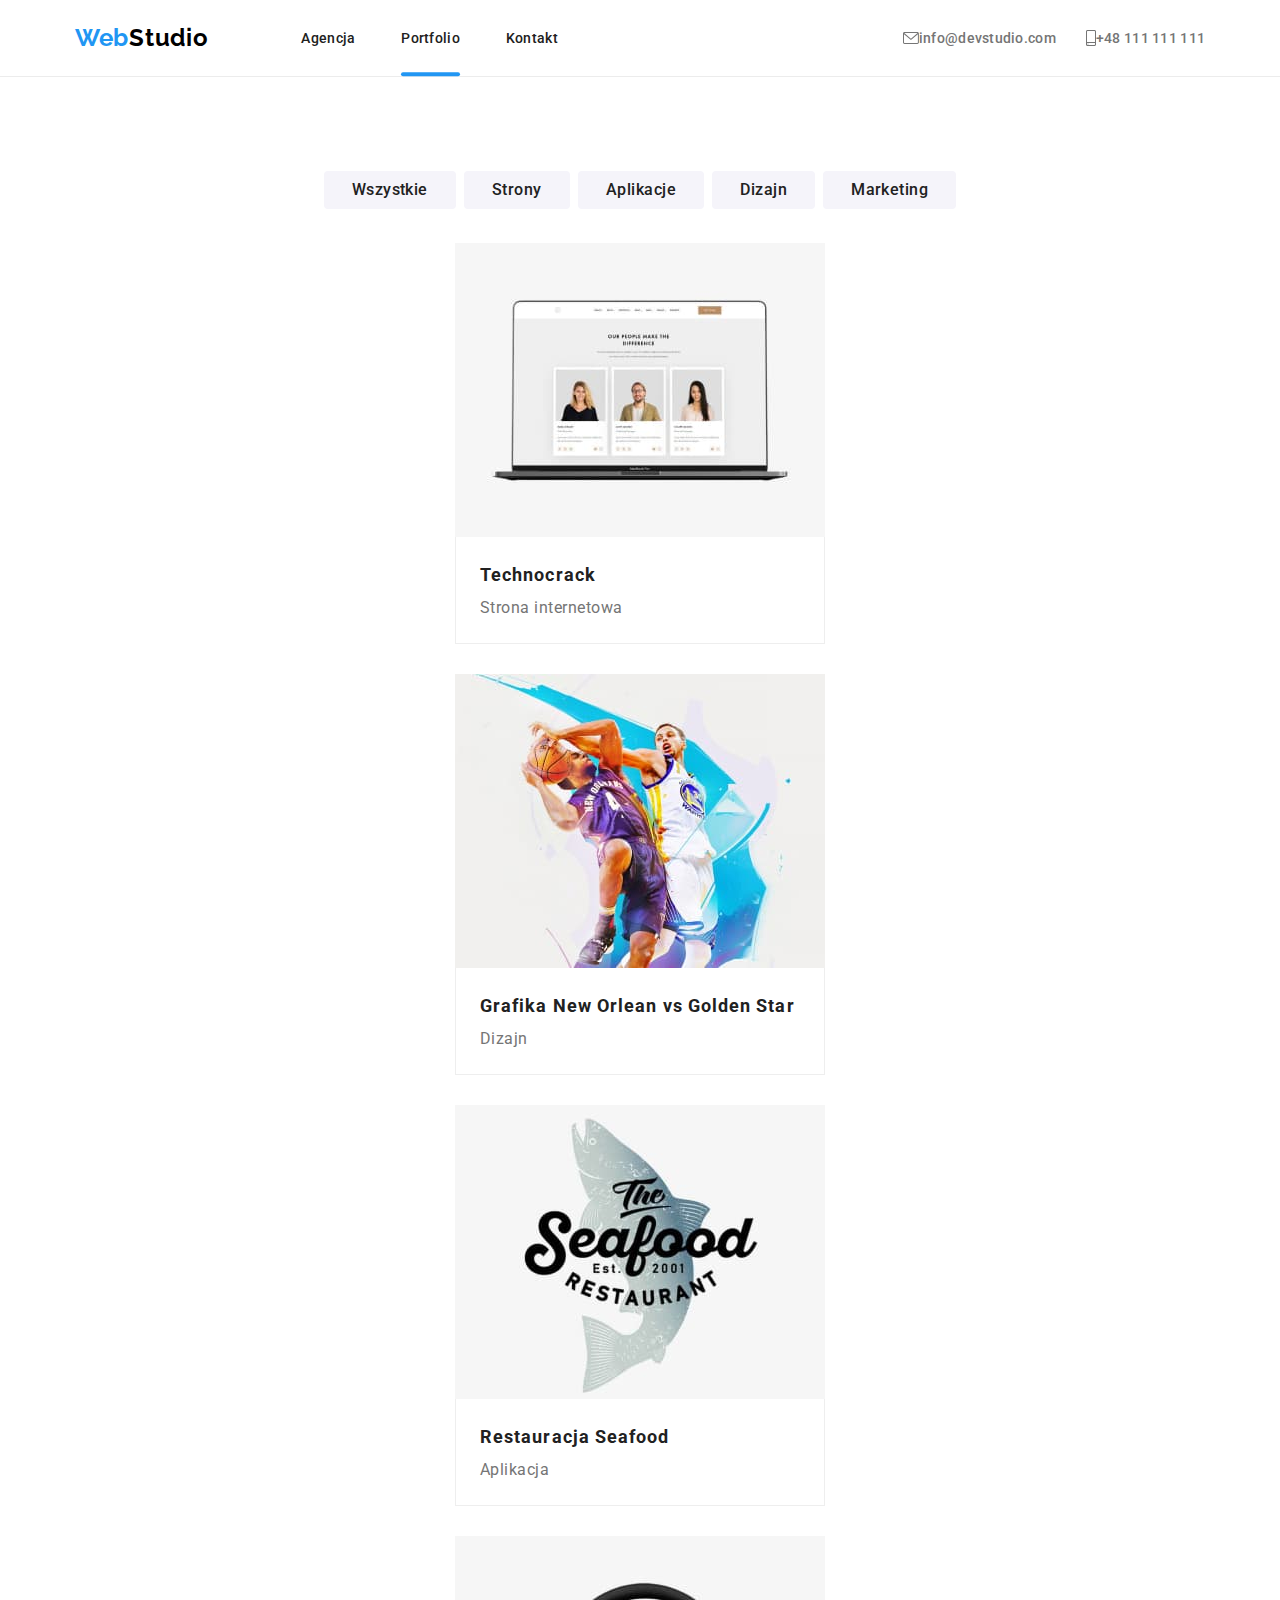
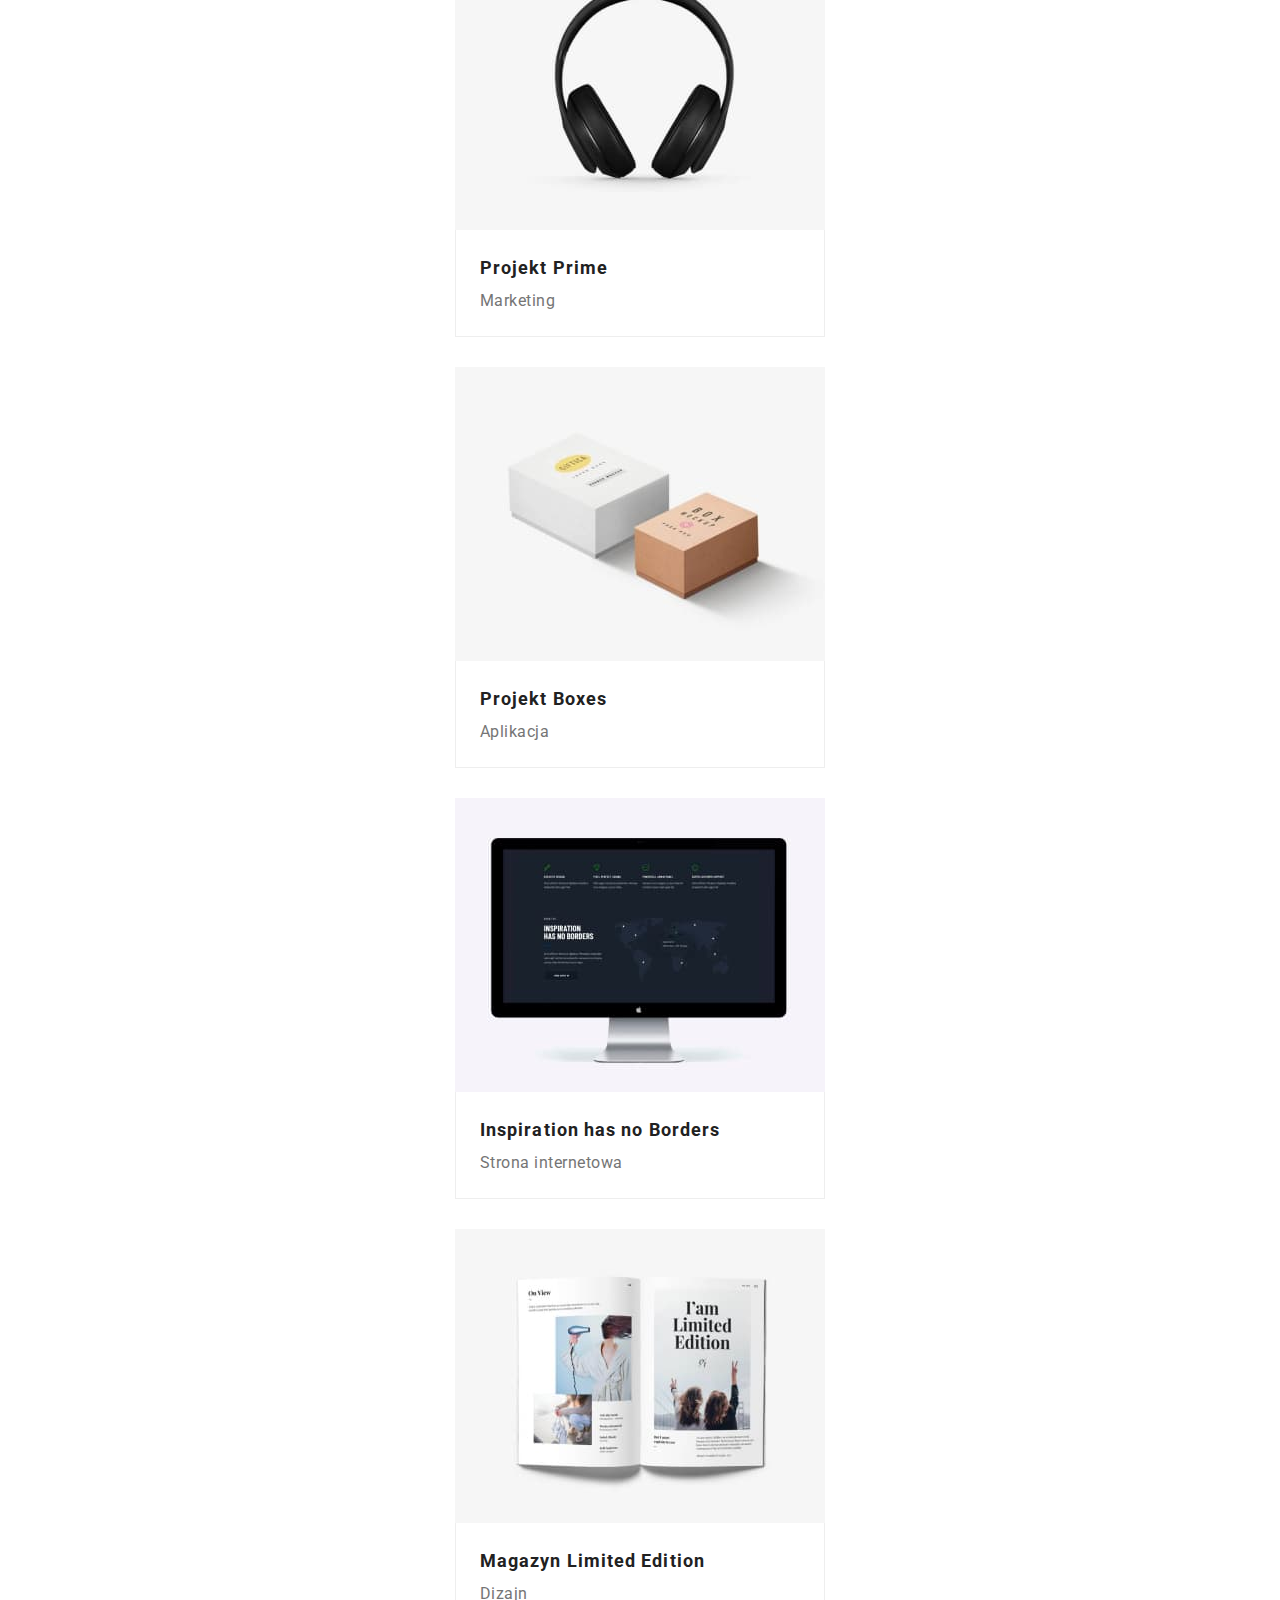
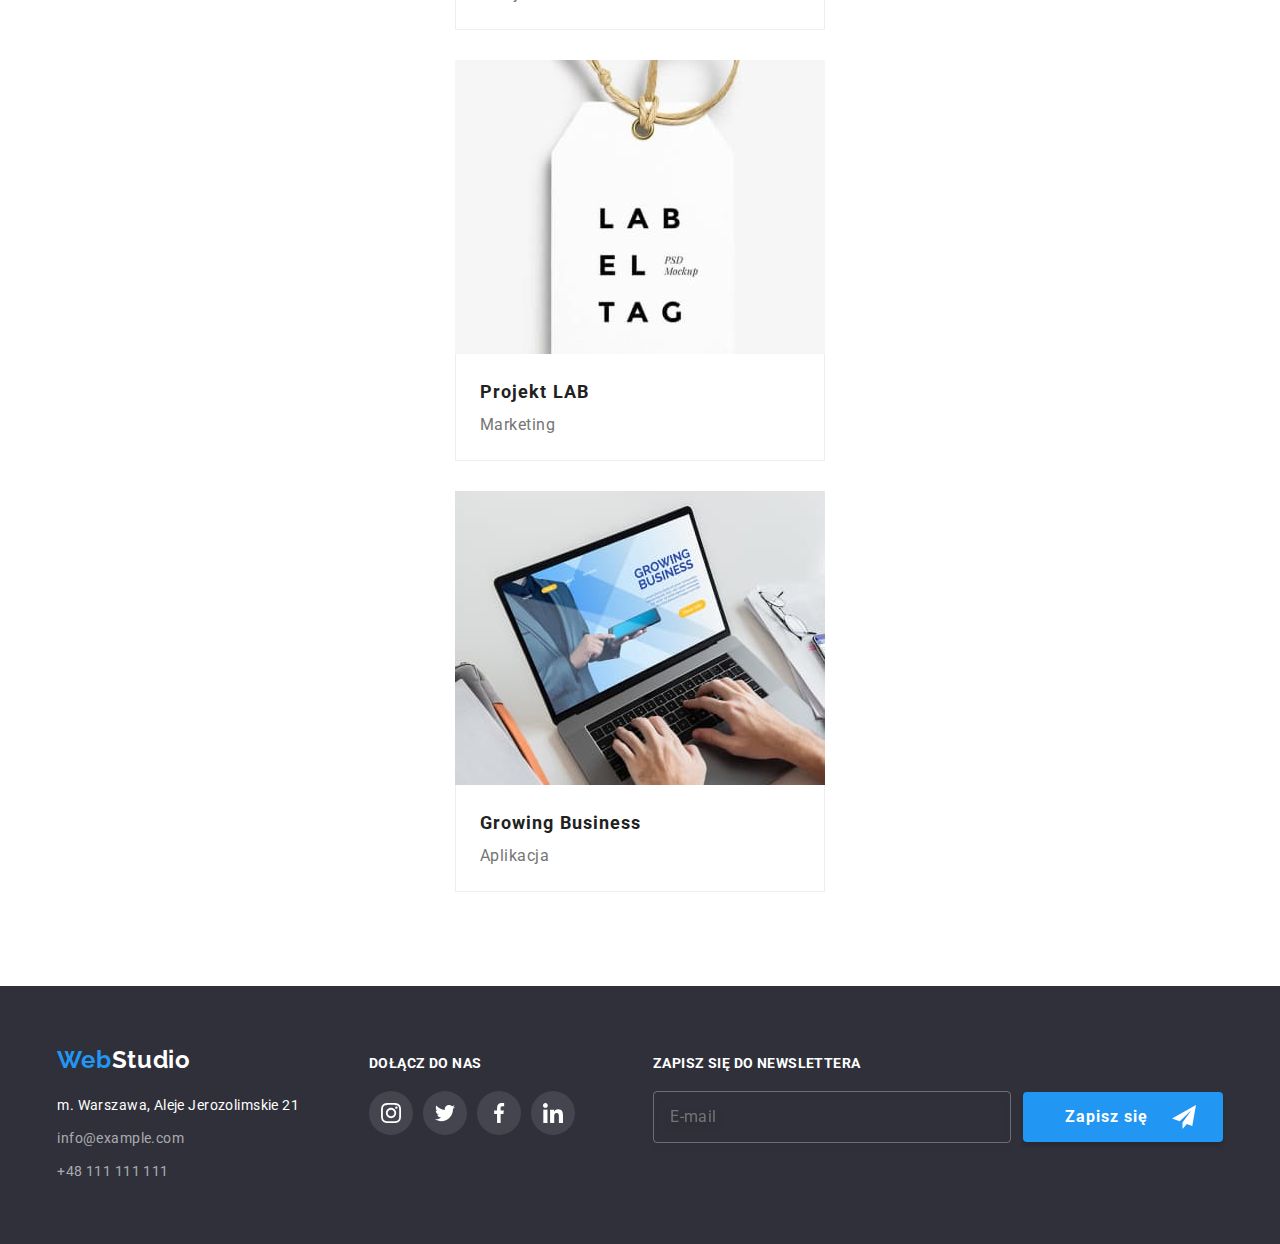
==== commit 00080212: "portfolio mobile początek" ====
--- a/portfolio.html
+++ b/portfolio.html
@@ -94,10 +94,10 @@
                               <figure class="projects__figure">
                                     <div class="projects__container">
                                           <picture>
-                                                <source srcset="./images/portfolio/projects1mobile1x.jpg 1x, ./images/portfolio/projects1mobile@2x.jpg 2x" media="(min-width: 320px) and (max-width: 767px)" />
-                                                <source srcset="./images/portfolio/projects1tablet1x.jpg 1x, ./images/portfolio/projects1tablet@2x.jpg 2x" media="(min-width: 768px) and (max-width: 1199px)" />
-                                                <source srcset="./images/portfolio/projects1desktop1x.jpg 1x, ./images/portfolio/projects1desktop@2x.jpg 2x" media="(min-width: 1200px)" />
-                                                <img src="./images/portfolio/projects1mobile1x.jpg" alt="koszykarze">
+                                                <source srcset="./images/portfolio/projects2mobile1x.jpg 1x, ./images/portfolio/projects2mobile@2x.jpg 2x" media="(min-width: 320px) and (max-width: 767px)" />
+                                                <source srcset="./images/portfolio/projects2tablet1x.jpg 1x, ./images/portfolio/projects2tablet@2x.jpg 2x" media="(min-width: 768px) and (max-width: 1199px)" />
+                                                <source srcset="./images/portfolio/projects2desktop1x.jpg 1x, ./images/portfolio/projects2desktop@2x.jpg 2x" media="(min-width: 1200px)" />
+                                                <img src="./images/portfolio/projects2mobile1x.jpg" alt="koszykarze">
                                           </picture>
                                           <div class="projects__overlay">
                                                <p class="projects__paragraph">Technocrack jest popularną platformą wykorzystywaną do rozpowszechniania koronawirusa. Firmy wykorzystują tę platformę do celów szpiegowskich i ataków na niezabezpieczone serwery konkurencji</p> 
@@ -110,10 +110,10 @@
                               <figure class="projects__figure">
                                     <div class="projects__container">
                                           <picture>
-                                                <source srcset="./images/portfolio/projects1mobile1x.jpg 1x, ./images/portfolio/projects1mobile@2x.jpg 2x" media="(min-width: 320px) and (max-width: 767px)" />
-                                                <source srcset="./images/portfolio/projects1tablet1x.jpg 1x, ./images/portfolio/projects1tablet@2x.jpg 2x" media="(min-width: 768px) and (max-width: 1199px)" />
-                                                <source srcset="./images/portfolio/projects1desktop1x.jpg 1x, ./images/portfolio/projects1desktop@2x.jpg 2x" media="(min-width: 1200px)" />
-                                                <img src="./images/portfolio/projects1mobile1x.jpg" alt="szyld restauracji seafood">
+                                                <source srcset="./images/portfolio/projects3mobile1x.jpg 1x, ./images/portfolio/projects3mobile@2x.jpg 2x" media="(min-width: 320px) and (max-width: 767px)" />
+                                                <source srcset="./images/portfolio/projects3tablet1x.jpg 1x, ./images/portfolio/projects3tablet@2x.jpg 2x" media="(min-width: 768px) and (max-width: 1199px)" />
+                                                <source srcset="./images/portfolio/projects3desktop1x.jpg 1x, ./images/portfolio/projects3desktop@2x.jpg 2x" media="(min-width: 1200px)" />
+                                                <img src="./images/portfolio/projects3mobile1x.jpg" alt="szyld restauracji seafood">
                                           </picture>
                                           <div class="projects__overlay">
                                               <p class="projects__paragraph">Technocrack jest popularną platformą wykorzystywaną do rozpowszechniania koronawirusa. Firmy wykorzystują tę platformę do celów szpiegowskich i ataków na niezabezpieczone serwery konkurencji</p>  
@@ -126,10 +126,10 @@
                               <figure class="projects__figure">
                                     <div class="projects__container">
                                           <picture>
-                                                <source srcset="./images/portfolio/projects1mobile1x.jpg 1x, ./images/portfolio/projects1mobile@2x.jpg 2x" media="(min-width: 320px) and (max-width: 767px)" />
-                                                <source srcset="./images/portfolio/projects1tablet1x.jpg 1x, ./images/portfolio/projects1tablet@2x.jpg 2x" media="(min-width: 768px) and (max-width: 1199px)" />
-                                                <source srcset="./images/portfolio/projects1desktop1x.jpg 1x, ./images/portfolio/projects1desktop@2x.jpg 2x" media="(min-width: 1200px)" />
-                                                <img src="./images/portfolio/projects1mobile1x.jpg" alt="słuchawki bezprzewodowe">
+                                                <source srcset="./images/portfolio/projects4mobile1x.jpg 1x, ./images/portfolio/projects4mobile@2x.jpg 2x" media="(min-width: 320px) and (max-width: 767px)" />
+                                                <source srcset="./images/portfolio/projects4tablet1x.jpg 1x, ./images/portfolio/projects4tablet@2x.jpg 2x" media="(min-width: 768px) and (max-width: 1199px)" />
+                                                <source srcset="./images/portfolio/projects4desktop1x.jpg 1x, ./images/portfolio/projects4desktop@2x.jpg 2x" media="(min-width: 1200px)" />
+                                                <img src="./images/portfolio/projects4mobile1x.jpg" alt="słuchawki bezprzewodowe">
                                           </picture>
                                           <div class="projects__overlay">
                                               <p class="projects__paragraph">Technocrack jest popularną platformą wykorzystywaną do rozpowszechniania koronawirusa. Firmy wykorzystują tę platformę do celów szpiegowskich i ataków na niezabezpieczone serwery konkurencji</p>  
@@ -142,10 +142,10 @@
                               <figure class="projects__figure">
                                     <div class="projects__container">
                                           <picture>
-                                                <source srcset="./images/portfolio/projects1mobile1x.jpg 1x, ./images/portfolio/projects1mobile@2x.jpg 2x" media="(min-width: 320px) and (max-width: 767px)" />
-                                                <source srcset="./images/portfolio/projects1tablet1x.jpg 1x, ./images/portfolio/projects1tablet@2x.jpg 2x" media="(min-width: 768px) and (max-width: 1199px)" />
-                                                <source srcset="./images/portfolio/projects1desktop1x.jpg 1x, ./images/portfolio/projects1desktop@2x.jpg 2x" media="(min-width: 1200px)" />
-                                                <img src="./images/portfolio/projects1mobile1x.jpg" alt="białe i brązowe pudełko obok siebie">
+                                                <source srcset="./images/portfolio/projects5mobile1x.jpg 1x, ./images/portfolio/projects5mobile@2x.jpg 2x" media="(min-width: 320px) and (max-width: 767px)" />
+                                                <source srcset="./images/portfolio/projects5tablet1x.jpg 1x, ./images/portfolio/projects5tablet@2x.jpg 2x" media="(min-width: 768px) and (max-width: 1199px)" />
+                                                <source srcset="./images/portfolio/projects5desktop1x.jpg 1x, ./images/portfolio/projects5desktop@2x.jpg 2x" media="(min-width: 1200px)" />
+                                                <img src="./images/portfolio/projects5mobile1x.jpg" alt="białe i brązowe pudełko obok siebie">
                                           </picture>
                                           <div class="projects__overlay">
                                                <p class="projects__paragraph">Technocrack jest popularną platformą wykorzystywaną do rozpowszechniania koronawirusa. Firmy wykorzystują tę platformę do celów szpiegowskich i ataków na niezabezpieczone serwery konkurencji</p> 
@@ -158,10 +158,10 @@
                               <figure class="projects__figure">
                                     <div class="projects__container">
                                           <picture>
-                                                <source srcset="./images/portfolio/projects1mobile1x.jpg 1x, ./images/portfolio/projects1mobile@2x.jpg 2x" media="(min-width: 320px) and (max-width: 767px)" />
-                                                <source srcset="./images/portfolio/projects1tablet1x.jpg 1x, ./images/portfolio/projects1tablet@2x.jpg 2x" media="(min-width: 768px) and (max-width: 1199px)" />
-                                                <source srcset="./images/portfolio/projects1desktop1x.jpg 1x, ./images/portfolio/projects1desktop@2x.jpg 2x" media="(min-width: 1200px)" />
-                                                <img src="./images/portfolio/projects1mobile1x.jpg" alt="monitor z wyświetloną na nim mapą świata">
+                                                <source srcset="./images/portfolio/projects6mobile1x.jpg 1x, ./images/portfolio/projects6mobile@2x.jpg 2x" media="(min-width: 320px) and (max-width: 767px)" />
+                                                <source srcset="./images/portfolio/projects6tablet1x.jpg 1x, ./images/portfolio/projects6tablet@2x.jpg 2x" media="(min-width: 768px) and (max-width: 1199px)" />
+                                                <source srcset="./images/portfolio/projects6desktop1x.jpg 1x, ./images/portfolio/projects6desktop@2x.jpg 2x" media="(min-width: 1200px)" />
+                                                <img src="./images/portfolio/projects6mobile1x.jpg" alt="monitor z wyświetloną na nim mapą świata">
                                           </picture>
                                           <div class="projects__overlay">
                                               <p class="projects__paragraph">Technocrack jest popularną platformą wykorzystywaną do rozpowszechniania koronawirusa. Firmy wykorzystują tę platformę do celów szpiegowskich i ataków na niezabezpieczone serwery konkurencji</p>  
@@ -174,10 +174,10 @@
                               <figure class="projects__figure">
                                     <div class="projects__container">
                                           <picture>
-                                                <source srcset="./images/portfolio/projects1mobile1x.jpg 1x, ./images/portfolio/projects1mobile@2x.jpg 2x" media="(min-width: 320px) and (max-width: 767px)" />
-                                                <source srcset="./images/portfolio/projects1tablet1x.jpg 1x, ./images/portfolio/projects1tablet@2x.jpg 2x" media="(min-width: 768px) and (max-width: 1199px)" />
-                                                <source srcset="./images/portfolio/projects1desktop1x.jpg 1x, ./images/portfolio/projects1desktop@2x.jpg 2x" media="(min-width: 1200px)" />
-                                                <img src="./images/portfolio/projects1mobile1x.jpg" alt="otwarta książka w środku tekst i obrazek">
+                                                <source srcset="./images/portfolio/projects7mobil81x.jpg 1x, ./images/portfolio/projects7mobile@2x.jpg 2x" media="(min-width: 320px) and (max-width: 767px)" />
+                                                <source srcset="./images/portfolio/projects7tablet1x.jpg 1x, ./images/portfolio/projects7tablet@2x.jpg 2x" media="(min-width: 768px) and (max-width: 1199px)" />
+                                                <source srcset="./images/portfolio/projects7desktop1x.jpg 1x, ./images/portfolio/projects7desktop@2x.jpg 2x" media="(min-width: 1200px)" />
+                                                <img src="./images/portfolio/projects7mobile1x.jpg" alt="otwarta książka w środku tekst i obrazek">
                                           </picture>
                                           <div class="projects__overlay">
                                               <p class="projects__paragraph">Technocrack jest popularną platformą wykorzystywaną do rozpowszechniania koronawirusa. Firmy wykorzystują tę platformę do celów szpiegowskich i ataków na niezabezpieczone serwery konkurencji</p>  
@@ -190,10 +190,10 @@
                               <figure class="projects__figure">
                                     <div class="projects__container">
                                           <picture>
-                                                <source srcset="./images/portfolio/projects1mobile1x.jpg 1x, ./images/portfolio/projects1mobile@2x.jpg 2x" media="(min-width: 320px) and (max-width: 767px)" />
-                                                <source srcset="./images/portfolio/projects1tablet1x.jpg 1x, ./images/portfolio/projects1tablet@2x.jpg 2x" media="(min-width: 768px) and (max-width: 1199px)" />
-                                                <source srcset="./images/portfolio/projects1desktop1x.jpg 1x, ./images/portfolio/projects1desktop@2x.jpg 2x" media="(min-width: 1200px)" />
-                                                <img src="./images/portfolio/projects1mobile1x.jpg" alt="zawieszka-label">
+                                                <source srcset="./images/portfolio/projects8mobile1x.jpg 1x, ./images/portfolio/projects8mobile@2x.jpg 2x" media="(min-width: 320px) and (max-width: 767px)" />
+                                                <source srcset="./images/portfolio/projects8tablet1x.jpg 1x, ./images/portfolio/projects8tablet@2x.jpg 2x" media="(min-width: 768px) and (max-width: 1199px)" />
+                                                <source srcset="./images/portfolio/projects8desktop1x.jpg 1x, ./images/portfolio/projects8desktop@2x.jpg 2x" media="(min-width: 1200px)" />
+                                                <img src="./images/portfolio/projects8mobile1x.jpg" alt="zawieszka-label">
                                           </picture>
                                           <div class="projects__overlay">
                                              <p class="projects__paragraph">Technocrack jest popularną platformą wykorzystywaną do rozpowszechniania koronawirusa. Firmy wykorzystują tę platformę do celów szpiegowskich i ataków na niezabezpieczone serwery konkurencji</p>   
@@ -206,10 +206,10 @@
                               <figure class="projects__figure">
                                     <div class="projects__container">
                                           <picture>
-                                                <source srcset="./images/portfolio/projects1mobile1x.jpg 1x, ./images/portfolio/projects1mobile@2x.jpg 2x" media="(min-width: 320px) and (max-width: 767px)" />
-                                                <source srcset="./images/portfolio/projects1tablet1x.jpg 1x, ./images/portfolio/projects1tablet@2x.jpg 2x" media="(min-width: 768px) and (max-width: 1199px)" />
-                                                <source srcset="./images/portfolio/projects1desktop1x.jpg 1x, ./images/portfolio/projects1desktop@2x.jpg 2x" media="(min-width: 1200px)" />
-                                                <img src="./images/portfolio/projects1mobile1x.jpg" alt="osoba pracująca przy laptopie-widać tylko ręce na klawiaturze">
+                                                <source srcset="./images/portfolio/projects9mobile1x.jpg 1x, ./images/portfolio/projects9mobile@2x.jpg 2x" media="(min-width: 320px) and (max-width: 767px)" />
+                                                <source srcset="./images/portfolio/projects9tablet1x.jpg 1x, ./images/portfolio/projects9tablet@2x.jpg 2x" media="(min-width: 768px) and (max-width: 1199px)" />
+                                                <source srcset="./images/portfolio/projects9desktop1x.jpg 1x, ./images/portfolio/projects9desktop@2x.jpg 2x" media="(min-width: 1200px)" />
+                                                <img src="./images/portfolio/projects9mobile1x.jpg" alt="osoba pracująca przy laptopie-widać tylko ręce na klawiaturze">
                                           </picture>
                                           <div class="projects__overlay">
                                               <p class="projects__paragraph">Technocrack jest popularną platformą wykorzystywaną do rozpowszechniania koronawirusa. Firmy wykorzystują tę platformę do celów szpiegowskich i ataków na niezabezpieczone serwery konkurencji</p>  
--- a/css/main.min.css
+++ b/css/main.min.css
@@ -1,2 +1,2 @@
-:root{--main-font: "Roboto", sans-serif;--second-font: "Raleway", sans-serif;--main-color: #212121;--second-color: #757575;--white-color: #ffffff;--decorative-color: #2196f3;--main-background-color: #2f303a;--black-color: #000000;--second-background-color: #f5f4fa;--menu-border-color: #ECECEC;--portfolio-list-border-color: #EEE;--icon-first-color: #AFB1B8}.hidden{-moz-appearance:none;-webkit-appearance:none;appearance:none}.is-hidden{opacity:0;pointer-events:none}body{font-family:var(--main-font),"Raleway",sans-serif;color:var(--main-color);margin:0 auto}h1,h2,h3,h4,h5,h6{margin:0}ul,ol{padding:0;margin:0}p{padding:0;margin:0}img{display:block;max-width:100%;height:auto}.list{display:flex;justify-content:center;align-items:center;list-style:none}.container{width:100%;padding:0 15px;margin:0 auto}.page-header .container{display:flex;align-items:center;justify-content:space-between}.hero .container{padding:118px 0}.page-footer .container{display:flex;flex-direction:column;align-items:center;justify-content:center}@media screen and (min-width: 480px){.container{max-width:480px}}@media screen and (min-width: 768px){.container{max-width:768px}.page-header .container{justify-content:center}}@media screen and (min-width: 1200px){.container{max-width:1200px}.hero .container{padding:200px 0}.page-footer .container{flex-direction:row;align-items:baseline}}.section{padding-bottom:60px;padding-top:60px}@media screen and (min-width: 1200px){.section{padding-bottom:94px;padding-top:94px}}.second-heading{font-weight:700;font-size:28px;line-height:1.179;text-align:center;letter-spacing:0.03em;color:var(--main-color);margin-bottom:30px}@media screen and (min-width: 1200px){.second-heading{font-size:36px;line-height:1.167;margin-bottom:50px}}.third-heading{font-weight:700;font-size:14px;line-height:1.143;letter-spacing:0.03em;text-transform:uppercase;text-align:center}@media screen and (min-width: 768px){.third-heading{text-align:left}}.logo{font-family:var(--second-font);font-weight:700;font-size:24px;line-height:1.167;letter-spacing:0.03em;text-decoration:none}.logo__span{color:var(--decorative-color)}.button{font-weight:700;font-size:16px;line-height:1.875;text-align:center;letter-spacing:0.06em;color:var(--white-color);background-color:var(--decorative-color);box-shadow:0px 4px 4px rgba(0,0,0,0.15);border-style:none;border-radius:4px;cursor:pointer}.socials:not(:last-child){margin-right:10px}.socials__link{display:flex;padding:12px;border-radius:50%;fill:var(--icon-first-color);transition-duration:250ms;transition-timing-function:cubic-bezier(0.4, 0, 0.2, 1)}.socials__link--light{transition-property:fill, background-color}.socials__link--light:hover,.socials__link--light:focus{fill:var(--white-color);background-color:var(--decorative-color)}.socials__link--dark{fill:var(--white-color);background-color:rgba(255,255,255,0.1);transition-property:background-color}.socials__link--dark:hover,.socials__link--dark:focus{background-color:var(--decorative-color)}.address{font-style:normal;font-weight:400;font-size:14px;line-height:1.714;letter-spacing:0.03em;color:var(--white-color);white-space:pre}.address__span{display:inline-block;margin-bottom:9px}.address__contact{display:inline-block;font-weight:400;color:rgba(255,255,255,0.6);text-decoration:none;transition-property:color;transition-duration:250ms;transition-timing-function:cubic-bezier(0.4, 0, 0.2, 1)}.address__contact:hover,.address__contact:focus{color:var(--decorative-color)}.address__contact:not(:last-child){margin-bottom:9px}.backdrop{position:fixed;left:0;top:0;width:100%;height:100%;background-color:rgba(0,0,0,0.2);transition:opacity 250ms cubic-bezier(0.4, 0, 0.2, 1)}.page-header{padding:0;padding-top:16px;padding-bottom:16px;border-bottom:1px solid var(--menu-border-color)}.page-header__list{display:none}.page-header__logo{color:var(--black-color)}.page-header__burger-icon{width:24px;height:16px;transition-property:fill;transition-duration:250ms;transition-timing-function:cubic-bezier(0.4, 0, 0.2, 1)}.page-header__burger-icon:hover,.page-header__burger-icon:focus{fill:var(--decorative-color);cursor:pointer}@media screen and (min-width: 768px){.page-header{padding-top:21px;padding-bottom:21px}.page-header__burger-icon{display:none}.page-header__list{display:block}.page-header__item:not(:last-child){margin-bottom:10px}.page-header__mail-icon{margin-right:8px;width:14px;height:10px}.page-header__phone-icon{margin-right:8px;width:10px;height:14px}.page-header__contact{display:flex;align-items:center;font-weight:500;font-size:12px;line-height:1.167;letter-spacing:0.02em;text-decoration:none;color:var(--second-color);fill:var(--second-color);transition-property:color, fill;transition-duration:250ms;transition-timing-function:cubic-bezier(0.4, 0, 0.2, 1)}.page-header__contact:hover,.page-header__contact:focus{color:var(--decorative-color);fill:var(--decorative-color)}}@media screen and (min-width: 1200px){.page-header{padding-top:24px;padding-bottom:24px}.page-header__list{display:flex;justify-content:center;align-items:center}.page-header__item:not(:last-child){margin:0;margin-right:30px}.page-header__mail-icon{margin-right:10px;width:16px;height:12px}.page-header__phone-icon{margin-right:10px;width:10px;height:16px}.page-header__contact{font-size:14px;line-height:1.143}}.navigation{display:none}@media screen and (min-width: 768px){.navigation{display:inline-block}.navigation__item:not(:last-child){margin-right:60px}.navigation__list{margin-right:101px;margin-left:83px}.navigation__link{display:inline-block;position:relative;font-weight:500;font-size:14px;line-height:1.143;letter-spacing:0.02em;text-decoration:none;color:var(--main-color);transition-property:color;transition-duration:250ms;transition-timing-function:cubic-bezier(0.4, 0, 0.2, 1)}.navigation__link:hover,.navigation__link:focus{color:var(--decorative-color)}.navigation__link::after{content:"";position:absolute;width:100%;height:0;bottom:0;left:0;background-color:var(--decorative-color);transform:translateY(25px);border-radius:2px;transition:height 250ms cubic-bezier(0.4, 0, 0.2, 1),transform 250ms cubic-bezier(0.4, 0, 0.2, 1)}.navigation__link:hover::after,.navigation__link:focus::after{height:4px;transform:translateY(32.25px)}.navigation__link--active::after{content:"";display:block;position:absolute;width:100%;height:4px;bottom:0;left:0;background-color:var(--decorative-color);transform:translateY(32.25px);border-radius:2px}}@media screen and (min-width: 1200px){.navigation__item:not(:last-child){margin-right:46px}.navigation__list{margin-right:345px;margin-left:93px}.navigation__link::after{transform:translateY(25px)}.navigation__link:hover::after,.navigation__link:focus::after{transform:translateY(30.25px)}.navigation__link--active::after{transform:translateY(30.25px)}}.hero{padding:0;background-color:var(--main-background-color);background-image:linear-gradient(rgba(47,48,58,0.4), rgba(47,48,58,0.4)),url("../images/background/backgroundmobile1x.jpg");background-repeat:no-repeat;background-position:center top;background-size:cover}.hero__heading{font-weight:900;font-size:26px;line-height:1.615;text-align:center;letter-spacing:0.06em;text-transform:uppercase;color:var(--white-color);margin-bottom:30px}.hero__button{display:block;padding:10px 41px;margin:0 auto}@media screen and (min-device-pixel-ratio: 2) and (min-width: 320px) and (max-width: 767px), screen and (-webkit-min-device-pixel-ratio: 2) and (min-width: 320px) and (max-width: 767px), screen and (min-resolution: 192dpi) and (min-width: 320px) and (max-width: 767px), screen and (min-resolution: 2dppx) and (min-width: 320px) and (max-width: 767px){.hero{background-image:linear-gradient(rgba(47,48,58,0.4), rgba(47,48,58,0.4)),url("../images/background/backgroundmobile@2x.jpg")}}@media screen and (min-width: 768px){.hero{background-image:linear-gradient(rgba(47,48,58,0.4), rgba(47,48,58,0.4)),url("../images/background/backgroundtablet1x.jpg")}}@media screen and (min-device-pixel-ratio: 2) and (min-width: 768px) and (max-width: 1199px), screen and (-webkit-min-device-pixel-ratio: 2) and (min-width: 768px) and (max-width: 1199px), screen and (min-resolution: 192dpi) and (min-width: 768px) and (max-width: 1199px), screen and (min-resolution: 2dppx) and (min-width: 768px) and (max-width: 1199px){.hero{background-image:linear-gradient(rgba(47,48,58,0.4), rgba(47,48,58,0.4)),url("../images/background/backgroundtablet@2x.jpg")}}@media screen and (min-width: 1200px){.hero{background-image:linear-gradient(rgba(47,48,58,0.4), rgba(47,48,58,0.4)),url("../images/background/backgrounddesktop1x.jpg")}.hero__heading{font-weight:900;font-size:44px;line-height:1.364}}@media screen and (min-device-pixel-ratio: 2) and (min-width: 1200px) and (max-width: 1600px), screen and (-webkit-min-device-pixel-ratio: 2) and (min-width: 1200px) and (max-width: 1600px), screen and (min-resolution: 192dpi) and (min-width: 1200px) and (max-width: 1600px), screen and (min-resolution: 2dppx) and (min-width: 1200px) and (max-width: 1600px){.hero{background-image:linear-gradient(rgba(47,48,58,0.4), rgba(47,48,58,0.4)),url("../images/background/backgrounddesktop@2x.jpg")}}.advantages__list{display:flex;flex-direction:column;align-items:center;justify-content:center;list-style:none}.advantages__icon{background-color:var(--second-background-color);width:100%;height:120px;border-radius:4px;padding:25px 100px;margin-bottom:30px;filter:drop-shadow(0px 4px 4px rgba(0,0,0,0.25))}.advantages__paragraph{font-size:14px;line-height:1.714;letter-spacing:0.03em;color:var(--second-color);margin-top:10px}.advantages__item:not(:last-child){margin-bottom:30px}@media screen and (min-width: 768px){.advantages__list{flex-direction:row;flex-wrap:wrap;margin-top:-30px;margin-left:-30px}.advantages__item{flex-basis:calc(100% / 2 - 30px);margin-top:30px;margin-left:30px}.advantages__item:not(:last-child){margin-bottom:0px}}@media screen and (min-width: 1200px){.advantages__item{flex-basis:calc(100% / 4 - 30px)}}.activities{display:none}@media screen and (min-width: 1200px){.activities{padding-top:0;display:flex;justify-content:center}.activities__label{position:absolute;background-color:rgba(47,48,58,0.8);padding:27px 90px;width:100%;bottom:0;left:0;z-index:1}.activities__paragraph{font-weight:700;font-size:14px;line-height:1.143;text-align:center;letter-spacing:0.03em;text-transform:uppercase;color:var(--white-color);margin:0 auto}.activities__item{position:relative}.activities__item:not(:last-child){margin-right:30px}}.team{background-color:var(--second-background-color)}.team__list{display:flex;flex-direction:column;justify-content:center;align-items:center;list-style:none}.team__item:not(:last-child){margin-bottom:30px}.team__figure{box-shadow:0px 1px 3px rgba(0,0,0,0.12),0px 1px 1px rgba(0,0,0,0.14),0px 2px 1px rgba(0,0,0,0.2);border-radius:0px 0px 4px 4px;margin:0}.team__caption{display:block;font-weight:500;font-size:16px;line-height:1.186;text-align:center;letter-spacing:0.03em;background-color:var(--white-color);padding-top:30px;padding-bottom:24px}.team__span{display:inline-block;font-weight:400;font-size:16px;line-height:1.188;text-align:center;letter-spacing:0.03em;color:var(--second-color);margin-top:10px;margin-bottom:16px}@media screen and (min-width: 768px){.team__list{flex-direction:row;flex-wrap:wrap;margin-top:-30px;margin-left:-30px}.team__item{flex-basis:calc(100% / 2 - 30px);margin-left:30px;margin-top:30px}.team__item:not(:last-child){margin-bottom:0}}@media screen and (min-width: 1200px){.team__item{flex-basis:calc(100% / 4 - 30px)}}.clients__list{display:flex;justify-content:center;align-items:center;flex-wrap:wrap;list-style:none;margin-left:-30px;margin-top:-30px}.clients__item{flex-basis:calc(100% / 2 - 30px);margin-left:30px;margin-top:30px}.clients__link{display:flex;justify-content:center;align-items:center;padding:16px 0;border-radius:4px;border:1px solid var(--icon-first-color);fill:var(--icon-first-color);transition-property:fill, border-color;transition-duration:250ms;transition-timing-function:cubic-bezier(0.4, 0, 0.2, 1)}.clients__link:hover,.clients__link:focus{fill:var(--decorative-color);border-color:var(--decorative-color)}@media screen and (min-width: 768px){.clients__item{flex-basis:calc(100% / 3 - 30px)}}@media screen and (min-width: 1200px){.clients__item{flex-basis:calc(100% / 6 - 30px)}}.page-footer{background-color:var(--main-background-color)}.page-footer__third-heading{color:var(--white-color);margin-bottom:20px;text-align:center}.page-footer__contact-wrapper{display:flex;flex-direction:column;justify-content:center;align-items:center}.page-footer__logo{display:flex;align-items:center;justify-content:center;color:var(--white-color);margin-bottom:20px}.page-footer__address-container{display:flex;flex-direction:column;justify-content:center;align-items:center;margin-bottom:60px}.page-footer__address{text-align:center}.page-footer__form-container{display:flex;flex-direction:column;align-items:center;justify-content:center;margin-top:60px}.page-footer__form{display:flex;flex-direction:column;align-items:center;justify-content:center}.page-footer__button{display:flex;align-items:center;justify-content:center;padding:10px;padding-left:42px;padding-right:27px;margin-top:20px}.page-footer__icon{margin-left:24px;width:24px;height:24px;fill:var(--white-color)}.page-footer__input{width:91vw;max-width:450px;padding:15px 0;padding-left:16px;background-color:transparent;border:1px solid rgba(255,255,255,0.3);filter:drop-shadow(0px 4px 4px rgba(0,0,0,0.15));border-radius:4px}.page-footer__input:placeholder-shown{font-size:16px;line-height:1.25;letter-spacing:0.03em;color:rgba(255,255,255,0.6)}@media screen and (min-width: 768px){.page-footer__contact-wrapper{flex-direction:row;align-items:baseline}.page-footer__address-container{margin-right:144px}}@media screen and (min-width: 1200px){.page-footer{padding:60px 0}.page-footer__third-heading{text-align:left}.page-footer__address-container{justify-content:flex-start;align-items:flex-start;margin-right:70px;margin-bottom:0}.page-footer__address{text-align:left}.page-footer__form-container{align-items:flex-start;margin-top:0;margin-left:78px}.page-footer__form{flex-direction:row}.page-footer__button{margin-top:0;margin-left:12px}.page-footer__input{max-width:358px}}.close-btn{position:absolute;background-color:transparent;cursor:pointer}.filters{padding-bottom:0;margin-bottom:40px}.filters__list{list-style:none;display:flex;justify-content:flex-start;align-items:center;flex-wrap:wrap}.filters__item{margin-bottom:15px}.filters__item:not(:last-child){margin-right:8px}.filters__button{display:flex;justify-content:center;align-items:center;font-weight:500;font-size:16px;line-height:1.625;letter-spacing:0.03em;color:var(--main-color);background-color:var(--second-background-color);box-shadow:none;padding:6px 28px;transition-property:color, background-color, box-shadow;transition-duration:250ms;transition-timing-function:cubic-bezier(0.4, 0, 0.2, 1)}.filters__button:hover,.filters__button:focus{color:var(--white-color);background-color:var(--decorative-color);box-shadow:0px 3px 1px rgba(0,0,0,0.1),0px 1px 2px rgba(0,0,0,0.08),0px 2px 2px rgba(0,0,0,0.12)}@media screen and (min-width: 768px){.filters{margin-bottom:30px}.filters__list{justify-content:center}.filters__item{margin-bottom:0}}@media screen and (min-width: 1200px){.filters{margin-bottom:34px}}.projects{padding-top:0}.modal{position:absolute;top:50%;left:50%;transform:translate(-50%, -50%);width:94%;min-height:609px;background-color:var(--white-color);padding:40px}.modal__close-btn{width:30px;height:30px;padding:6px;border-radius:50%;border:1px solid rgba(0,0,0,0.1);position:absolute;top:8px;right:8px}.modal__heading{font-weight:700;font-size:20px;line-height:1.15;text-align:center;letter-spacing:0.03em;color:var(--main-color);margin-bottom:12px}.modal__form{display:block}.modal__field{font-size:12px;line-height:1.167;letter-spacing:0.01em;color:var(--second-color);margin-bottom:10px}.modal__field-wrapper{display:block;position:relative;margin-top:4px;margin-bottom:10px}.modal__icon{position:absolute;left:12px;top:50%;transform:translateY(-50%);width:18px;height:18px;transition:fill 250ms cubic-bezier(0.4, 0, 0.2, 1)}.modal__area-wrapper{display:block;position:relative;margin-top:4px;margin-bottom:20px}.modal__policy-wrapper{display:flex;justify-content:center;margin-bottom:30px}.modal__button{display:block;padding:10px 76px;margin:0 auto}.modal__input{width:100%;height:40px;border:1px solid rgba(33,33,33,0.2);border-radius:4px;padding-left:42px;transition:border-color 250ms cubic-bezier(0.4, 0, 0.2, 1)}.modal__input:focus{outline:none;border-color:var(--decorative-color)}.modal__input:focus+.modal__icon{fill:var(--decorative-color)}.modal__message{width:100%;height:120px;padding:12px 16px;border:1px solid rgba(33,33,33,0.2);border-radius:4px;resize:none;transition:border-color 250ms cubic-bezier(0.4, 0, 0.2, 1)}.modal__message:focus{outline:none;border-color:var(--decorative-color)}.modal__message:placeholder-shown{font-size:12px;line-height:1.167;letter-spacing:0.01em;color:rgba(117,117,117,0.5)}.modal__policy-label{display:flex;flex-wrap:wrap;align-items:center;font-size:12px;line-height:1.167;letter-spacing:0.03em;color:var(--second-color)}.modal__policy-label::before{content:"";margin-right:8px;display:inline-block;width:16px;height:16px;background-repeat:no-repeat;background-size:16px;background-image:url("data:image/svg+xml;charset=utf8,%3Csvg width='16' height='15' viewBox='0 0 16 15' fill='none' xmlns='http://www.w3.org/2000/svg'%3E%3Cpath d='M14.2222 1.66667V13.3333H1.77778V1.66667H14.2222ZM14.2222 0H1.77778C0.8 0 0 0.75 0 1.66667V13.3333C0 14.25 0.8 15 1.77778 15H14.2222C15.2 15 16 14.25 16 13.3333V1.66667C16 0.75 15.2 0 14.2222 0Z' fill='%23212121'/%3E%3C/svg%3E");transition:opacity 250ms cubic-bezier(0.4, 0, 0.2, 1);opacity:0.85}.modal__policy-input:checked+.modal__policy-label::before{background-image:url("data:image/svg+xml;charset=utf8,%3Csvg width='16' height='15' viewBox='0 0 16 15' fill='none' xmlns='http://www.w3.org/2000/svg'%3E%3Crect width='16' height='15' rx='2' fill='%232196F3'/%3E%3Cpath d='M3.95703 7.75166L3.88825 7.68604L3.81923 7.75141L2.93123 8.59258L2.85486 8.66492L2.93097 8.73753L6.42671 12.0724L6.49574 12.1382L6.56476 12.0724L14.069 4.91352L14.1449 4.84116L14.069 4.76881L13.1873 3.92764L13.1183 3.86183L13.0493 3.92761L6.49577 10.1735L3.95703 7.75166Z' fill='white' stroke='white' stroke-width='0.2'/%3E%3C/svg%3E");opacity:1}.modal__policy-link{display:inline-block;margin-left:3px;color:var(--decorative-color)}.modal__policy-link:not(:last-of-type){margin-right:3px}@media screen and (min-width: 768px){.modal{width:450px}}@media screen and (min-width: 1200px){.modal{width:528px;height:581px}}.mobile-menu{display:flex;flex-direction:column;justify-content:space-between;z-index:1;position:fixed;left:0;top:0;width:100%;height:100%;background-color:var(--white-color);padding:48px 40px;padding-right:17.291vw;transition:opacity 250ms cubic-bezier(0.4, 0, 0.2, 1)}.mobile-menu__nav-list{display:block;flex-grow:1}.mobile-menu__nav-item:not(:last-child){margin-bottom:32px}.mobile-menu__contact-list{display:block;margin-bottom:64px}.mobile-menu__contact-item:not(:last-child){margin-bottom:32px}.mobile-menu__phone{text-decoration:none;font-weight:500;font-size:34px;line-height:1.176;letter-spacing:0.02em;color:var(--decorative-color)}.mobile-menu__social-list{justify-content:space-between;align-items:center;flex-wrap:wrap}.mobile-menu__close-btn{width:40px;height:40px;padding:7px;border:none;top:10px;right:15px;transition-property:fill;transition-duration:250ms;transition-timing-function:cubic-bezier(0.4, 0, 0.2, 1)}.mobile-menu__close-btn:hover{fill:var(--decorative-color)}.mobile-menu__nav-link{font-weight:500;text-decoration:none;font-size:40px;line-height:1.175;letter-spacing:0.02em;color:var(--main-color);transition-property:color;transition-duration:250ms;transition-timing-function:cubic-bezier(0.4, 0, 0.2, 1)}.mobile-menu__nav-link:hover,.mobile-menu__nav-link:focus{color:var(--decorative-color)}.mobile-menu__mail{text-decoration:none;font-weight:500;font-size:24px;line-height:1.167;letter-spacing:0.02em;color:var(--second-color);transition-property:color;transition-duration:250ms;transition-timing-function:cubic-bezier(0.4, 0, 0.2, 1)}.mobile-menu__mail:hover,.mobile-menu__mail:focus{color:var(--decorative-color)}.mobile-menu__social-link{text-decoration:none;font-weight:500;font-size:18px;line-height:1.223;letter-spacing:0.02em;color:var(--decorative-color);position:relative}.mobile-menu__social-item{position:relative}.mobile-menu__social-item:not(:first-child)::before{content:"";position:absolute;left:0;top:0;width:0;height:100%;border:1px solid rgba(33,33,33,0.2);transform:translateX(-10px)}
+:root{--main-font: "Roboto", sans-serif;--second-font: "Raleway", sans-serif;--main-color: #212121;--second-color: #757575;--white-color: #ffffff;--decorative-color: #2196f3;--main-background-color: #2f303a;--black-color: #000000;--second-background-color: #f5f4fa;--menu-border-color: #ECECEC;--portfolio-list-border-color: #EEE;--icon-first-color: #AFB1B8}.hidden{-moz-appearance:none;-webkit-appearance:none;appearance:none}.is-hidden{opacity:0;pointer-events:none}body{font-family:var(--main-font),"Raleway",sans-serif;color:var(--main-color);margin:0 auto}h1,h2,h3,h4,h5,h6{margin:0}ul,ol{padding:0;margin:0}p{padding:0;margin:0}img{display:block;max-width:100%;height:auto}.list{display:flex;justify-content:center;align-items:center;list-style:none}.container{width:100%;padding:0 15px;margin:0 auto}.page-header .container{display:flex;align-items:center;justify-content:space-between}.hero .container{padding:118px 0}.page-footer .container{display:flex;flex-direction:column;align-items:center;justify-content:center}@media screen and (min-width: 480px){.container{max-width:480px}}@media screen and (min-width: 768px){.container{max-width:768px}.page-header .container{justify-content:center}}@media screen and (min-width: 1200px){.container{max-width:1200px}.hero .container{padding:200px 0}.page-footer .container{flex-direction:row;align-items:baseline}}.section{padding-bottom:60px;padding-top:60px}@media screen and (min-width: 1200px){.section{padding-bottom:94px;padding-top:94px}}.second-heading{font-weight:700;font-size:28px;line-height:1.179;text-align:center;letter-spacing:0.03em;color:var(--main-color);margin-bottom:30px}@media screen and (min-width: 1200px){.second-heading{font-size:36px;line-height:1.167;margin-bottom:50px}}.third-heading{font-weight:700;font-size:14px;line-height:1.143;letter-spacing:0.03em;text-transform:uppercase;text-align:center}@media screen and (min-width: 768px){.third-heading{text-align:left}}.logo{font-family:var(--second-font);font-weight:700;font-size:24px;line-height:1.167;letter-spacing:0.03em;text-decoration:none}.logo__span{color:var(--decorative-color)}.button{font-weight:700;font-size:16px;line-height:1.875;text-align:center;letter-spacing:0.06em;color:var(--white-color);background-color:var(--decorative-color);box-shadow:0px 4px 4px rgba(0,0,0,0.15);border-style:none;border-radius:4px;cursor:pointer}.socials:not(:last-child){margin-right:10px}.socials__link{display:flex;padding:12px;border-radius:50%;fill:var(--icon-first-color);transition-duration:250ms;transition-timing-function:cubic-bezier(0.4, 0, 0.2, 1)}.socials__link--light{transition-property:fill, background-color}.socials__link--light:hover,.socials__link--light:focus{fill:var(--white-color);background-color:var(--decorative-color)}.socials__link--dark{fill:var(--white-color);background-color:rgba(255,255,255,0.1);transition-property:background-color}.socials__link--dark:hover,.socials__link--dark:focus{background-color:var(--decorative-color)}.address{font-style:normal;font-weight:400;font-size:14px;line-height:1.714;letter-spacing:0.03em;color:var(--white-color);white-space:pre}.address__span{display:inline-block;margin-bottom:9px}.address__contact{display:inline-block;font-weight:400;color:rgba(255,255,255,0.6);text-decoration:none;transition-property:color;transition-duration:250ms;transition-timing-function:cubic-bezier(0.4, 0, 0.2, 1)}.address__contact:hover,.address__contact:focus{color:var(--decorative-color)}.address__contact:not(:last-child){margin-bottom:9px}.backdrop{position:fixed;left:0;top:0;width:100%;height:100%;background-color:rgba(0,0,0,0.2);transition:opacity 250ms cubic-bezier(0.4, 0, 0.2, 1)}.page-header{padding:0;padding-top:16px;padding-bottom:16px;border-bottom:1px solid var(--menu-border-color)}.page-header__list{display:none}.page-header__logo{color:var(--black-color)}.page-header__burger-icon{width:24px;height:16px;transition-property:fill;transition-duration:250ms;transition-timing-function:cubic-bezier(0.4, 0, 0.2, 1)}.page-header__burger-icon:hover,.page-header__burger-icon:focus{fill:var(--decorative-color);cursor:pointer}@media screen and (min-width: 768px){.page-header{padding-top:21px;padding-bottom:21px}.page-header__burger-icon{display:none}.page-header__list{display:block}.page-header__item:not(:last-child){margin-bottom:10px}.page-header__mail-icon{margin-right:8px;width:14px;height:10px}.page-header__phone-icon{margin-right:8px;width:10px;height:14px}.page-header__contact{display:flex;align-items:center;font-weight:500;font-size:12px;line-height:1.167;letter-spacing:0.02em;text-decoration:none;color:var(--second-color);fill:var(--second-color);transition-property:color, fill;transition-duration:250ms;transition-timing-function:cubic-bezier(0.4, 0, 0.2, 1)}.page-header__contact:hover,.page-header__contact:focus{color:var(--decorative-color);fill:var(--decorative-color)}}@media screen and (min-width: 1200px){.page-header{padding-top:24px;padding-bottom:24px}.page-header__list{display:flex;justify-content:center;align-items:center}.page-header__item:not(:last-child){margin:0;margin-right:30px}.page-header__mail-icon{margin-right:10px;width:16px;height:12px}.page-header__phone-icon{margin-right:10px;width:10px;height:16px}.page-header__contact{font-size:14px;line-height:1.143}}.navigation{display:none}@media screen and (min-width: 768px){.navigation{display:inline-block}.navigation__item:not(:last-child){margin-right:60px}.navigation__list{margin-right:101px;margin-left:83px}.navigation__link{display:inline-block;position:relative;font-weight:500;font-size:14px;line-height:1.143;letter-spacing:0.02em;text-decoration:none;color:var(--main-color);transition-property:color;transition-duration:250ms;transition-timing-function:cubic-bezier(0.4, 0, 0.2, 1)}.navigation__link:hover,.navigation__link:focus{color:var(--decorative-color)}.navigation__link::after{content:"";position:absolute;width:100%;height:0;bottom:0;left:0;background-color:var(--decorative-color);transform:translateY(25px);border-radius:2px;transition:height 250ms cubic-bezier(0.4, 0, 0.2, 1),transform 250ms cubic-bezier(0.4, 0, 0.2, 1)}.navigation__link:hover::after,.navigation__link:focus::after{height:4px;transform:translateY(32.25px)}.navigation__link--active::after{content:"";display:block;position:absolute;width:100%;height:4px;bottom:0;left:0;background-color:var(--decorative-color);transform:translateY(32.25px);border-radius:2px}}@media screen and (min-width: 1200px){.navigation__item:not(:last-child){margin-right:46px}.navigation__list{margin-right:345px;margin-left:93px}.navigation__link::after{transform:translateY(25px)}.navigation__link:hover::after,.navigation__link:focus::after{transform:translateY(30.25px)}.navigation__link--active::after{transform:translateY(30.25px)}}.hero{padding:0;background-color:var(--main-background-color);background-image:linear-gradient(rgba(47,48,58,0.4), rgba(47,48,58,0.4)),url("../images/background/backgroundmobile1x.jpg");background-repeat:no-repeat;background-position:center top;background-size:cover}.hero__heading{font-weight:900;font-size:26px;line-height:1.615;text-align:center;letter-spacing:0.06em;text-transform:uppercase;color:var(--white-color);margin-bottom:30px}.hero__button{display:block;padding:10px 41px;margin:0 auto}@media screen and (min-device-pixel-ratio: 2) and (min-width: 320px) and (max-width: 767px), screen and (-webkit-min-device-pixel-ratio: 2) and (min-width: 320px) and (max-width: 767px), screen and (min-resolution: 192dpi) and (min-width: 320px) and (max-width: 767px), screen and (min-resolution: 2dppx) and (min-width: 320px) and (max-width: 767px){.hero{background-image:linear-gradient(rgba(47,48,58,0.4), rgba(47,48,58,0.4)),url("../images/background/backgroundmobile@2x.jpg")}}@media screen and (min-width: 768px){.hero{background-image:linear-gradient(rgba(47,48,58,0.4), rgba(47,48,58,0.4)),url("../images/background/backgroundtablet1x.jpg")}}@media screen and (min-device-pixel-ratio: 2) and (min-width: 768px) and (max-width: 1199px), screen and (-webkit-min-device-pixel-ratio: 2) and (min-width: 768px) and (max-width: 1199px), screen and (min-resolution: 192dpi) and (min-width: 768px) and (max-width: 1199px), screen and (min-resolution: 2dppx) and (min-width: 768px) and (max-width: 1199px){.hero{background-image:linear-gradient(rgba(47,48,58,0.4), rgba(47,48,58,0.4)),url("../images/background/backgroundtablet@2x.jpg")}}@media screen and (min-width: 1200px){.hero{background-image:linear-gradient(rgba(47,48,58,0.4), rgba(47,48,58,0.4)),url("../images/background/backgrounddesktop1x.jpg")}.hero__heading{font-weight:900;font-size:44px;line-height:1.364}}@media screen and (min-device-pixel-ratio: 2) and (min-width: 1200px) and (max-width: 1600px), screen and (-webkit-min-device-pixel-ratio: 2) and (min-width: 1200px) and (max-width: 1600px), screen and (min-resolution: 192dpi) and (min-width: 1200px) and (max-width: 1600px), screen and (min-resolution: 2dppx) and (min-width: 1200px) and (max-width: 1600px){.hero{background-image:linear-gradient(rgba(47,48,58,0.4), rgba(47,48,58,0.4)),url("../images/background/backgrounddesktop@2x.jpg")}}.advantages__list{display:flex;flex-direction:column;align-items:center;justify-content:center;list-style:none}.advantages__icon{background-color:var(--second-background-color);width:100%;height:120px;border-radius:4px;padding:25px 100px;margin-bottom:30px;filter:drop-shadow(0px 4px 4px rgba(0,0,0,0.25))}.advantages__paragraph{font-size:14px;line-height:1.714;letter-spacing:0.03em;color:var(--second-color);margin-top:10px}.advantages__item:not(:last-child){margin-bottom:30px}@media screen and (min-width: 768px){.advantages__list{flex-direction:row;flex-wrap:wrap;margin-top:-30px;margin-left:-30px}.advantages__item{flex-basis:calc(100% / 2 - 30px);margin-top:30px;margin-left:30px}.advantages__item:not(:last-child){margin-bottom:0px}}@media screen and (min-width: 1200px){.advantages__item{flex-basis:calc(100% / 4 - 30px)}}.activities{display:none}@media screen and (min-width: 1200px){.activities{padding-top:0;display:flex;justify-content:center}.activities__label{position:absolute;background-color:rgba(47,48,58,0.8);padding:27px 90px;width:100%;bottom:0;left:0;z-index:1}.activities__paragraph{font-weight:700;font-size:14px;line-height:1.143;text-align:center;letter-spacing:0.03em;text-transform:uppercase;color:var(--white-color);margin:0 auto}.activities__item{position:relative}.activities__item:not(:last-child){margin-right:30px}}.team{background-color:var(--second-background-color)}.team__list{display:flex;flex-direction:column;justify-content:center;align-items:center;list-style:none}.team__item:not(:last-child){margin-bottom:30px}.team__figure{box-shadow:0px 1px 3px rgba(0,0,0,0.12),0px 1px 1px rgba(0,0,0,0.14),0px 2px 1px rgba(0,0,0,0.2);border-radius:0px 0px 4px 4px;margin:0}.team__caption{display:block;font-weight:500;font-size:16px;line-height:1.186;text-align:center;letter-spacing:0.03em;background-color:var(--white-color);padding-top:30px;padding-bottom:24px}.team__span{display:inline-block;font-weight:400;font-size:16px;line-height:1.188;text-align:center;letter-spacing:0.03em;color:var(--second-color);margin-top:10px;margin-bottom:16px}@media screen and (min-width: 768px){.team__list{flex-direction:row;flex-wrap:wrap;margin-top:-30px;margin-left:-30px}.team__item{flex-basis:calc(100% / 2 - 30px);margin-left:30px;margin-top:30px}.team__item:not(:last-child){margin-bottom:0}}@media screen and (min-width: 1200px){.team__item{flex-basis:calc(100% / 4 - 30px)}}.clients__list{display:flex;justify-content:center;align-items:center;flex-wrap:wrap;list-style:none;margin-left:-30px;margin-top:-30px}.clients__item{flex-basis:calc(100% / 2 - 30px);margin-left:30px;margin-top:30px}.clients__link{display:flex;justify-content:center;align-items:center;padding:16px 0;border-radius:4px;border:1px solid var(--icon-first-color);fill:var(--icon-first-color);transition-property:fill, border-color;transition-duration:250ms;transition-timing-function:cubic-bezier(0.4, 0, 0.2, 1)}.clients__link:hover,.clients__link:focus{fill:var(--decorative-color);border-color:var(--decorative-color)}@media screen and (min-width: 768px){.clients__item{flex-basis:calc(100% / 3 - 30px)}}@media screen and (min-width: 1200px){.clients__item{flex-basis:calc(100% / 6 - 30px)}}.page-footer{background-color:var(--main-background-color)}.page-footer__third-heading{color:var(--white-color);margin-bottom:20px;text-align:center}.page-footer__contact-wrapper{display:flex;flex-direction:column;justify-content:center;align-items:center}.page-footer__logo{display:flex;align-items:center;justify-content:center;color:var(--white-color);margin-bottom:20px}.page-footer__address-container{display:flex;flex-direction:column;justify-content:center;align-items:center;margin-bottom:60px}.page-footer__address{text-align:center}.page-footer__form-container{display:flex;flex-direction:column;align-items:center;justify-content:center;margin-top:60px}.page-footer__form{display:flex;flex-direction:column;align-items:center;justify-content:center}.page-footer__button{display:flex;align-items:center;justify-content:center;padding:10px;padding-left:42px;padding-right:27px;margin-top:20px}.page-footer__icon{margin-left:24px;width:24px;height:24px;fill:var(--white-color)}.page-footer__input{width:91vw;max-width:450px;padding:15px 0;padding-left:16px;background-color:transparent;border:1px solid rgba(255,255,255,0.3);filter:drop-shadow(0px 4px 4px rgba(0,0,0,0.15));border-radius:4px}.page-footer__input:placeholder-shown{font-size:16px;line-height:1.25;letter-spacing:0.03em;color:rgba(255,255,255,0.6)}@media screen and (min-width: 768px){.page-footer__contact-wrapper{flex-direction:row;align-items:baseline}.page-footer__address-container{margin-right:144px}}@media screen and (min-width: 1200px){.page-footer{padding:60px 0}.page-footer__third-heading{text-align:left}.page-footer__address-container{justify-content:flex-start;align-items:flex-start;margin-right:70px;margin-bottom:0}.page-footer__address{text-align:left}.page-footer__form-container{align-items:flex-start;margin-top:0;margin-left:78px}.page-footer__form{flex-direction:row}.page-footer__button{margin-top:0;margin-left:12px}.page-footer__input{max-width:358px}}.close-btn{position:absolute;background-color:transparent;cursor:pointer}.filters{padding-bottom:0;margin-bottom:40px}.filters__list{list-style:none;display:flex;justify-content:flex-start;align-items:center;flex-wrap:wrap}.filters__item{margin-bottom:15px}.filters__item:not(:last-child){margin-right:8px}.filters__button{display:flex;justify-content:center;align-items:center;font-weight:500;font-size:16px;line-height:1.625;letter-spacing:0.03em;color:var(--main-color);background-color:var(--second-background-color);box-shadow:none;padding:6px 28px;transition-property:color, background-color, box-shadow;transition-duration:250ms;transition-timing-function:cubic-bezier(0.4, 0, 0.2, 1)}.filters__button:hover,.filters__button:focus{color:var(--white-color);background-color:var(--decorative-color);box-shadow:0px 3px 1px rgba(0,0,0,0.1),0px 1px 2px rgba(0,0,0,0.08),0px 2px 2px rgba(0,0,0,0.12)}@media screen and (min-width: 768px){.filters{margin-bottom:30px}.filters__list{justify-content:center}.filters__item{margin-bottom:0}}@media screen and (min-width: 1200px){.filters{margin-bottom:34px}}.projects{padding-top:0}.projects__list{list-style:none;display:flex;flex-direction:column;justify-content:center;align-items:center}.projects__caption{font-weight:400;font-size:16px;line-height:1.875;letter-spacing:0.03em;color:var(--second-color);padding:20px 24px;border:1px solid var(--portfolio-list-border-color);border-top:none}.projects__title{font-weight:700;font-size:18px;line-height:2;letter-spacing:0.06em;color:var(--main-color)}.projects__container{position:relative;overflow:hidden}.projects__overlay{position:absolute;bottom:0;left:0;width:100%;height:100%;padding:49px;padding-left:24px;background-color:rgba(33,150,243,0.9);transform:translateY(100%)}.projects__paragraph{font-size:18px;line-height:1.556;color:var(--white-color)}.projects__item:not(:last-child){margin-bottom:30px}.projects__figure{margin:0;transition-property:box-shadow;transition-duration:250ms;transition-timing-function:cubic-bezier(0.4, 0, 0.2, 1)}.projects__figure:hover{box-shadow:0px 1px 1px rgba(0,0,0,0.12),0px 4px 4px rgba(0,0,0,0.06),1px 4px 6px rgba(0,0,0,0.16);cursor:pointer}.projects__figure .projects__overlay{transition-property:transform;transition-duration:250ms;transition-timing-function:cubic-bezier(0.4, 0, 0.2, 1)}.projects__figure:hover .projects__overlay{transform:translateY(0)}@media screen and (min-width: 320) and (max-width: 420){.projects__paragraph{font-size:13px}}.modal{position:absolute;top:50%;left:50%;transform:translate(-50%, -50%);width:94%;min-height:609px;background-color:var(--white-color);padding:40px}.modal__close-btn{width:30px;height:30px;padding:6px;border-radius:50%;border:1px solid rgba(0,0,0,0.1);position:absolute;top:8px;right:8px}.modal__heading{font-weight:700;font-size:20px;line-height:1.15;text-align:center;letter-spacing:0.03em;color:var(--main-color);margin-bottom:12px}.modal__form{display:block}.modal__field{font-size:12px;line-height:1.167;letter-spacing:0.01em;color:var(--second-color);margin-bottom:10px}.modal__field-wrapper{display:block;position:relative;margin-top:4px;margin-bottom:10px}.modal__icon{position:absolute;left:12px;top:50%;transform:translateY(-50%);width:18px;height:18px;transition:fill 250ms cubic-bezier(0.4, 0, 0.2, 1)}.modal__area-wrapper{display:block;position:relative;margin-top:4px;margin-bottom:20px}.modal__policy-wrapper{display:flex;justify-content:center;margin-bottom:30px}.modal__button{display:block;padding:10px 76px;margin:0 auto}.modal__input{width:100%;height:40px;border:1px solid rgba(33,33,33,0.2);border-radius:4px;padding-left:42px;transition:border-color 250ms cubic-bezier(0.4, 0, 0.2, 1)}.modal__input:focus{outline:none;border-color:var(--decorative-color)}.modal__input:focus+.modal__icon{fill:var(--decorative-color)}.modal__message{width:100%;height:120px;padding:12px 16px;border:1px solid rgba(33,33,33,0.2);border-radius:4px;resize:none;transition:border-color 250ms cubic-bezier(0.4, 0, 0.2, 1)}.modal__message:focus{outline:none;border-color:var(--decorative-color)}.modal__message:placeholder-shown{font-size:12px;line-height:1.167;letter-spacing:0.01em;color:rgba(117,117,117,0.5)}.modal__policy-label{display:flex;flex-wrap:wrap;align-items:center;font-size:12px;line-height:1.167;letter-spacing:0.03em;color:var(--second-color)}.modal__policy-label::before{content:"";margin-right:8px;display:inline-block;width:16px;height:16px;background-repeat:no-repeat;background-size:16px;background-image:url("data:image/svg+xml;charset=utf8,%3Csvg width='16' height='15' viewBox='0 0 16 15' fill='none' xmlns='http://www.w3.org/2000/svg'%3E%3Cpath d='M14.2222 1.66667V13.3333H1.77778V1.66667H14.2222ZM14.2222 0H1.77778C0.8 0 0 0.75 0 1.66667V13.3333C0 14.25 0.8 15 1.77778 15H14.2222C15.2 15 16 14.25 16 13.3333V1.66667C16 0.75 15.2 0 14.2222 0Z' fill='%23212121'/%3E%3C/svg%3E");transition:opacity 250ms cubic-bezier(0.4, 0, 0.2, 1);opacity:0.85}.modal__policy-input:checked+.modal__policy-label::before{background-image:url("data:image/svg+xml;charset=utf8,%3Csvg width='16' height='15' viewBox='0 0 16 15' fill='none' xmlns='http://www.w3.org/2000/svg'%3E%3Crect width='16' height='15' rx='2' fill='%232196F3'/%3E%3Cpath d='M3.95703 7.75166L3.88825 7.68604L3.81923 7.75141L2.93123 8.59258L2.85486 8.66492L2.93097 8.73753L6.42671 12.0724L6.49574 12.1382L6.56476 12.0724L14.069 4.91352L14.1449 4.84116L14.069 4.76881L13.1873 3.92764L13.1183 3.86183L13.0493 3.92761L6.49577 10.1735L3.95703 7.75166Z' fill='white' stroke='white' stroke-width='0.2'/%3E%3C/svg%3E");opacity:1}.modal__policy-link{display:inline-block;margin-left:3px;color:var(--decorative-color)}.modal__policy-link:not(:last-of-type){margin-right:3px}@media screen and (min-width: 768px){.modal{width:450px}}@media screen and (min-width: 1200px){.modal{width:528px;height:581px}}.mobile-menu{display:flex;flex-direction:column;justify-content:space-between;z-index:1;position:fixed;left:0;top:0;width:100%;height:100%;background-color:var(--white-color);padding:48px 40px;padding-right:17.291vw;transition:opacity 250ms cubic-bezier(0.4, 0, 0.2, 1)}.mobile-menu__nav-list{display:block;flex-grow:1}.mobile-menu__nav-item:not(:last-child){margin-bottom:32px}.mobile-menu__contact-list{display:block;margin-bottom:64px}.mobile-menu__contact-item:not(:last-child){margin-bottom:32px}.mobile-menu__phone{text-decoration:none;font-weight:500;font-size:34px;line-height:1.176;letter-spacing:0.02em;color:var(--decorative-color)}.mobile-menu__social-list{justify-content:space-between;align-items:center;flex-wrap:wrap}.mobile-menu__close-btn{width:40px;height:40px;padding:7px;border:none;top:10px;right:15px;transition-property:fill;transition-duration:250ms;transition-timing-function:cubic-bezier(0.4, 0, 0.2, 1)}.mobile-menu__close-btn:hover{fill:var(--decorative-color)}.mobile-menu__nav-link{font-weight:500;text-decoration:none;font-size:40px;line-height:1.175;letter-spacing:0.02em;color:var(--main-color);transition-property:color;transition-duration:250ms;transition-timing-function:cubic-bezier(0.4, 0, 0.2, 1)}.mobile-menu__nav-link:hover,.mobile-menu__nav-link:focus{color:var(--decorative-color)}.mobile-menu__mail{text-decoration:none;font-weight:500;font-size:24px;line-height:1.167;letter-spacing:0.02em;color:var(--second-color);transition-property:color;transition-duration:250ms;transition-timing-function:cubic-bezier(0.4, 0, 0.2, 1)}.mobile-menu__mail:hover,.mobile-menu__mail:focus{color:var(--decorative-color)}.mobile-menu__social-link{text-decoration:none;font-weight:500;font-size:18px;line-height:1.223;letter-spacing:0.02em;color:var(--decorative-color);position:relative}.mobile-menu__social-item{position:relative}.mobile-menu__social-item:not(:first-child)::before{content:"";position:absolute;left:0;top:0;width:0;height:100%;border:1px solid rgba(33,33,33,0.2);transform:translateX(-10px)}
 /*# sourceMappingURL=main.min.css.map */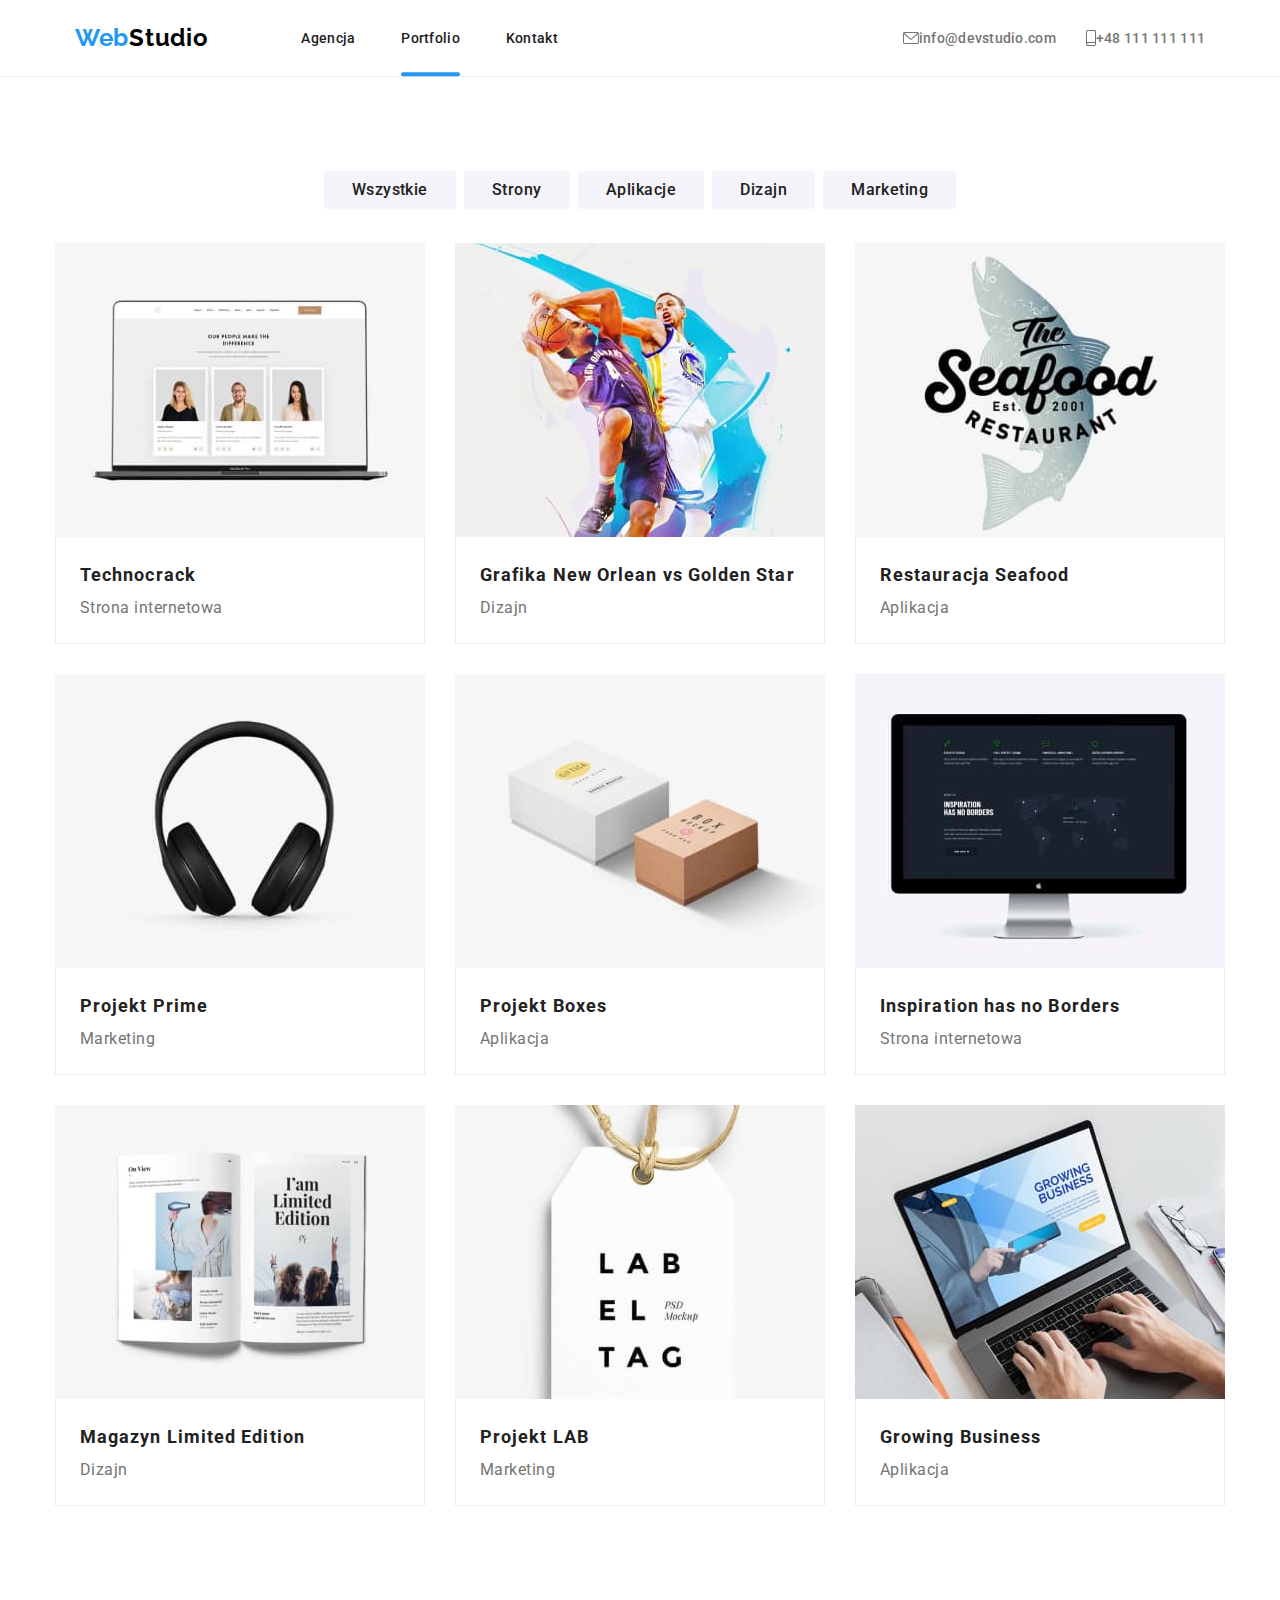
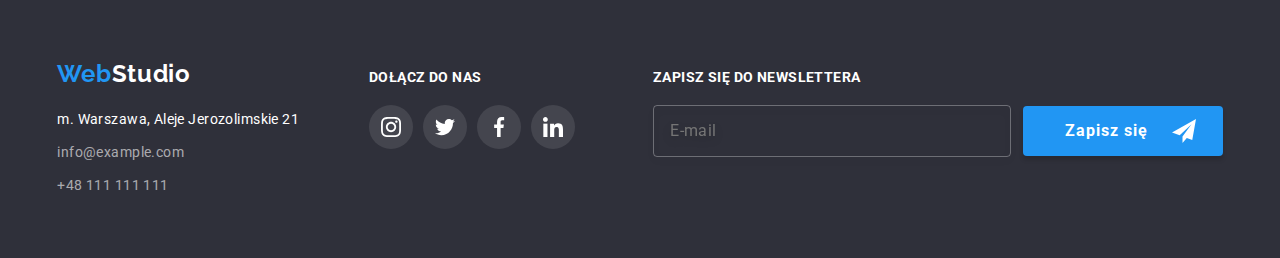
==== commit 5daf6d4c: "wszystko koniec" ====
--- a/portfolio.html
+++ b/portfolio.html
@@ -174,7 +174,7 @@
                               <figure class="projects__figure">
                                     <div class="projects__container">
                                           <picture>
-                                                <source srcset="./images/portfolio/projects7mobil81x.jpg 1x, ./images/portfolio/projects7mobile@2x.jpg 2x" media="(min-width: 320px) and (max-width: 767px)" />
+                                                <source srcset="./images/portfolio/projects7mobile1x.jpg 1x, ./images/portfolio/projects7mobile@2x.jpg 2x" media="(min-width: 320px) and (max-width: 767px)" />
                                                 <source srcset="./images/portfolio/projects7tablet1x.jpg 1x, ./images/portfolio/projects7tablet@2x.jpg 2x" media="(min-width: 768px) and (max-width: 1199px)" />
                                                 <source srcset="./images/portfolio/projects7desktop1x.jpg 1x, ./images/portfolio/projects7desktop@2x.jpg 2x" media="(min-width: 1200px)" />
                                                 <img src="./images/portfolio/projects7mobile1x.jpg" alt="otwarta książka w środku tekst i obrazek">
--- a/css/main.min.css
+++ b/css/main.min.css
@@ -1,2 +1,2 @@
-:root{--main-font: "Roboto", sans-serif;--second-font: "Raleway", sans-serif;--main-color: #212121;--second-color: #757575;--white-color: #ffffff;--decorative-color: #2196f3;--main-background-color: #2f303a;--black-color: #000000;--second-background-color: #f5f4fa;--menu-border-color: #ECECEC;--portfolio-list-border-color: #EEE;--icon-first-color: #AFB1B8}.hidden{-moz-appearance:none;-webkit-appearance:none;appearance:none}.is-hidden{opacity:0;pointer-events:none}body{font-family:var(--main-font),"Raleway",sans-serif;color:var(--main-color);margin:0 auto}h1,h2,h3,h4,h5,h6{margin:0}ul,ol{padding:0;margin:0}p{padding:0;margin:0}img{display:block;max-width:100%;height:auto}.list{display:flex;justify-content:center;align-items:center;list-style:none}.container{width:100%;padding:0 15px;margin:0 auto}.page-header .container{display:flex;align-items:center;justify-content:space-between}.hero .container{padding:118px 0}.page-footer .container{display:flex;flex-direction:column;align-items:center;justify-content:center}@media screen and (min-width: 480px){.container{max-width:480px}}@media screen and (min-width: 768px){.container{max-width:768px}.page-header .container{justify-content:center}}@media screen and (min-width: 1200px){.container{max-width:1200px}.hero .container{padding:200px 0}.page-footer .container{flex-direction:row;align-items:baseline}}.section{padding-bottom:60px;padding-top:60px}@media screen and (min-width: 1200px){.section{padding-bottom:94px;padding-top:94px}}.second-heading{font-weight:700;font-size:28px;line-height:1.179;text-align:center;letter-spacing:0.03em;color:var(--main-color);margin-bottom:30px}@media screen and (min-width: 1200px){.second-heading{font-size:36px;line-height:1.167;margin-bottom:50px}}.third-heading{font-weight:700;font-size:14px;line-height:1.143;letter-spacing:0.03em;text-transform:uppercase;text-align:center}@media screen and (min-width: 768px){.third-heading{text-align:left}}.logo{font-family:var(--second-font);font-weight:700;font-size:24px;line-height:1.167;letter-spacing:0.03em;text-decoration:none}.logo__span{color:var(--decorative-color)}.button{font-weight:700;font-size:16px;line-height:1.875;text-align:center;letter-spacing:0.06em;color:var(--white-color);background-color:var(--decorative-color);box-shadow:0px 4px 4px rgba(0,0,0,0.15);border-style:none;border-radius:4px;cursor:pointer}.socials:not(:last-child){margin-right:10px}.socials__link{display:flex;padding:12px;border-radius:50%;fill:var(--icon-first-color);transition-duration:250ms;transition-timing-function:cubic-bezier(0.4, 0, 0.2, 1)}.socials__link--light{transition-property:fill, background-color}.socials__link--light:hover,.socials__link--light:focus{fill:var(--white-color);background-color:var(--decorative-color)}.socials__link--dark{fill:var(--white-color);background-color:rgba(255,255,255,0.1);transition-property:background-color}.socials__link--dark:hover,.socials__link--dark:focus{background-color:var(--decorative-color)}.address{font-style:normal;font-weight:400;font-size:14px;line-height:1.714;letter-spacing:0.03em;color:var(--white-color);white-space:pre}.address__span{display:inline-block;margin-bottom:9px}.address__contact{display:inline-block;font-weight:400;color:rgba(255,255,255,0.6);text-decoration:none;transition-property:color;transition-duration:250ms;transition-timing-function:cubic-bezier(0.4, 0, 0.2, 1)}.address__contact:hover,.address__contact:focus{color:var(--decorative-color)}.address__contact:not(:last-child){margin-bottom:9px}.backdrop{position:fixed;left:0;top:0;width:100%;height:100%;background-color:rgba(0,0,0,0.2);transition:opacity 250ms cubic-bezier(0.4, 0, 0.2, 1)}.page-header{padding:0;padding-top:16px;padding-bottom:16px;border-bottom:1px solid var(--menu-border-color)}.page-header__list{display:none}.page-header__logo{color:var(--black-color)}.page-header__burger-icon{width:24px;height:16px;transition-property:fill;transition-duration:250ms;transition-timing-function:cubic-bezier(0.4, 0, 0.2, 1)}.page-header__burger-icon:hover,.page-header__burger-icon:focus{fill:var(--decorative-color);cursor:pointer}@media screen and (min-width: 768px){.page-header{padding-top:21px;padding-bottom:21px}.page-header__burger-icon{display:none}.page-header__list{display:block}.page-header__item:not(:last-child){margin-bottom:10px}.page-header__mail-icon{margin-right:8px;width:14px;height:10px}.page-header__phone-icon{margin-right:8px;width:10px;height:14px}.page-header__contact{display:flex;align-items:center;font-weight:500;font-size:12px;line-height:1.167;letter-spacing:0.02em;text-decoration:none;color:var(--second-color);fill:var(--second-color);transition-property:color, fill;transition-duration:250ms;transition-timing-function:cubic-bezier(0.4, 0, 0.2, 1)}.page-header__contact:hover,.page-header__contact:focus{color:var(--decorative-color);fill:var(--decorative-color)}}@media screen and (min-width: 1200px){.page-header{padding-top:24px;padding-bottom:24px}.page-header__list{display:flex;justify-content:center;align-items:center}.page-header__item:not(:last-child){margin:0;margin-right:30px}.page-header__mail-icon{margin-right:10px;width:16px;height:12px}.page-header__phone-icon{margin-right:10px;width:10px;height:16px}.page-header__contact{font-size:14px;line-height:1.143}}.navigation{display:none}@media screen and (min-width: 768px){.navigation{display:inline-block}.navigation__item:not(:last-child){margin-right:60px}.navigation__list{margin-right:101px;margin-left:83px}.navigation__link{display:inline-block;position:relative;font-weight:500;font-size:14px;line-height:1.143;letter-spacing:0.02em;text-decoration:none;color:var(--main-color);transition-property:color;transition-duration:250ms;transition-timing-function:cubic-bezier(0.4, 0, 0.2, 1)}.navigation__link:hover,.navigation__link:focus{color:var(--decorative-color)}.navigation__link::after{content:"";position:absolute;width:100%;height:0;bottom:0;left:0;background-color:var(--decorative-color);transform:translateY(25px);border-radius:2px;transition:height 250ms cubic-bezier(0.4, 0, 0.2, 1),transform 250ms cubic-bezier(0.4, 0, 0.2, 1)}.navigation__link:hover::after,.navigation__link:focus::after{height:4px;transform:translateY(32.25px)}.navigation__link--active::after{content:"";display:block;position:absolute;width:100%;height:4px;bottom:0;left:0;background-color:var(--decorative-color);transform:translateY(32.25px);border-radius:2px}}@media screen and (min-width: 1200px){.navigation__item:not(:last-child){margin-right:46px}.navigation__list{margin-right:345px;margin-left:93px}.navigation__link::after{transform:translateY(25px)}.navigation__link:hover::after,.navigation__link:focus::after{transform:translateY(30.25px)}.navigation__link--active::after{transform:translateY(30.25px)}}.hero{padding:0;background-color:var(--main-background-color);background-image:linear-gradient(rgba(47,48,58,0.4), rgba(47,48,58,0.4)),url("../images/background/backgroundmobile1x.jpg");background-repeat:no-repeat;background-position:center top;background-size:cover}.hero__heading{font-weight:900;font-size:26px;line-height:1.615;text-align:center;letter-spacing:0.06em;text-transform:uppercase;color:var(--white-color);margin-bottom:30px}.hero__button{display:block;padding:10px 41px;margin:0 auto}@media screen and (min-device-pixel-ratio: 2) and (min-width: 320px) and (max-width: 767px), screen and (-webkit-min-device-pixel-ratio: 2) and (min-width: 320px) and (max-width: 767px), screen and (min-resolution: 192dpi) and (min-width: 320px) and (max-width: 767px), screen and (min-resolution: 2dppx) and (min-width: 320px) and (max-width: 767px){.hero{background-image:linear-gradient(rgba(47,48,58,0.4), rgba(47,48,58,0.4)),url("../images/background/backgroundmobile@2x.jpg")}}@media screen and (min-width: 768px){.hero{background-image:linear-gradient(rgba(47,48,58,0.4), rgba(47,48,58,0.4)),url("../images/background/backgroundtablet1x.jpg")}}@media screen and (min-device-pixel-ratio: 2) and (min-width: 768px) and (max-width: 1199px), screen and (-webkit-min-device-pixel-ratio: 2) and (min-width: 768px) and (max-width: 1199px), screen and (min-resolution: 192dpi) and (min-width: 768px) and (max-width: 1199px), screen and (min-resolution: 2dppx) and (min-width: 768px) and (max-width: 1199px){.hero{background-image:linear-gradient(rgba(47,48,58,0.4), rgba(47,48,58,0.4)),url("../images/background/backgroundtablet@2x.jpg")}}@media screen and (min-width: 1200px){.hero{background-image:linear-gradient(rgba(47,48,58,0.4), rgba(47,48,58,0.4)),url("../images/background/backgrounddesktop1x.jpg")}.hero__heading{font-weight:900;font-size:44px;line-height:1.364}}@media screen and (min-device-pixel-ratio: 2) and (min-width: 1200px) and (max-width: 1600px), screen and (-webkit-min-device-pixel-ratio: 2) and (min-width: 1200px) and (max-width: 1600px), screen and (min-resolution: 192dpi) and (min-width: 1200px) and (max-width: 1600px), screen and (min-resolution: 2dppx) and (min-width: 1200px) and (max-width: 1600px){.hero{background-image:linear-gradient(rgba(47,48,58,0.4), rgba(47,48,58,0.4)),url("../images/background/backgrounddesktop@2x.jpg")}}.advantages__list{display:flex;flex-direction:column;align-items:center;justify-content:center;list-style:none}.advantages__icon{background-color:var(--second-background-color);width:100%;height:120px;border-radius:4px;padding:25px 100px;margin-bottom:30px;filter:drop-shadow(0px 4px 4px rgba(0,0,0,0.25))}.advantages__paragraph{font-size:14px;line-height:1.714;letter-spacing:0.03em;color:var(--second-color);margin-top:10px}.advantages__item:not(:last-child){margin-bottom:30px}@media screen and (min-width: 768px){.advantages__list{flex-direction:row;flex-wrap:wrap;margin-top:-30px;margin-left:-30px}.advantages__item{flex-basis:calc(100% / 2 - 30px);margin-top:30px;margin-left:30px}.advantages__item:not(:last-child){margin-bottom:0px}}@media screen and (min-width: 1200px){.advantages__item{flex-basis:calc(100% / 4 - 30px)}}.activities{display:none}@media screen and (min-width: 1200px){.activities{padding-top:0;display:flex;justify-content:center}.activities__label{position:absolute;background-color:rgba(47,48,58,0.8);padding:27px 90px;width:100%;bottom:0;left:0;z-index:1}.activities__paragraph{font-weight:700;font-size:14px;line-height:1.143;text-align:center;letter-spacing:0.03em;text-transform:uppercase;color:var(--white-color);margin:0 auto}.activities__item{position:relative}.activities__item:not(:last-child){margin-right:30px}}.team{background-color:var(--second-background-color)}.team__list{display:flex;flex-direction:column;justify-content:center;align-items:center;list-style:none}.team__item:not(:last-child){margin-bottom:30px}.team__figure{box-shadow:0px 1px 3px rgba(0,0,0,0.12),0px 1px 1px rgba(0,0,0,0.14),0px 2px 1px rgba(0,0,0,0.2);border-radius:0px 0px 4px 4px;margin:0}.team__caption{display:block;font-weight:500;font-size:16px;line-height:1.186;text-align:center;letter-spacing:0.03em;background-color:var(--white-color);padding-top:30px;padding-bottom:24px}.team__span{display:inline-block;font-weight:400;font-size:16px;line-height:1.188;text-align:center;letter-spacing:0.03em;color:var(--second-color);margin-top:10px;margin-bottom:16px}@media screen and (min-width: 768px){.team__list{flex-direction:row;flex-wrap:wrap;margin-top:-30px;margin-left:-30px}.team__item{flex-basis:calc(100% / 2 - 30px);margin-left:30px;margin-top:30px}.team__item:not(:last-child){margin-bottom:0}}@media screen and (min-width: 1200px){.team__item{flex-basis:calc(100% / 4 - 30px)}}.clients__list{display:flex;justify-content:center;align-items:center;flex-wrap:wrap;list-style:none;margin-left:-30px;margin-top:-30px}.clients__item{flex-basis:calc(100% / 2 - 30px);margin-left:30px;margin-top:30px}.clients__link{display:flex;justify-content:center;align-items:center;padding:16px 0;border-radius:4px;border:1px solid var(--icon-first-color);fill:var(--icon-first-color);transition-property:fill, border-color;transition-duration:250ms;transition-timing-function:cubic-bezier(0.4, 0, 0.2, 1)}.clients__link:hover,.clients__link:focus{fill:var(--decorative-color);border-color:var(--decorative-color)}@media screen and (min-width: 768px){.clients__item{flex-basis:calc(100% / 3 - 30px)}}@media screen and (min-width: 1200px){.clients__item{flex-basis:calc(100% / 6 - 30px)}}.page-footer{background-color:var(--main-background-color)}.page-footer__third-heading{color:var(--white-color);margin-bottom:20px;text-align:center}.page-footer__contact-wrapper{display:flex;flex-direction:column;justify-content:center;align-items:center}.page-footer__logo{display:flex;align-items:center;justify-content:center;color:var(--white-color);margin-bottom:20px}.page-footer__address-container{display:flex;flex-direction:column;justify-content:center;align-items:center;margin-bottom:60px}.page-footer__address{text-align:center}.page-footer__form-container{display:flex;flex-direction:column;align-items:center;justify-content:center;margin-top:60px}.page-footer__form{display:flex;flex-direction:column;align-items:center;justify-content:center}.page-footer__button{display:flex;align-items:center;justify-content:center;padding:10px;padding-left:42px;padding-right:27px;margin-top:20px}.page-footer__icon{margin-left:24px;width:24px;height:24px;fill:var(--white-color)}.page-footer__input{width:91vw;max-width:450px;padding:15px 0;padding-left:16px;background-color:transparent;border:1px solid rgba(255,255,255,0.3);filter:drop-shadow(0px 4px 4px rgba(0,0,0,0.15));border-radius:4px}.page-footer__input:placeholder-shown{font-size:16px;line-height:1.25;letter-spacing:0.03em;color:rgba(255,255,255,0.6)}@media screen and (min-width: 768px){.page-footer__contact-wrapper{flex-direction:row;align-items:baseline}.page-footer__address-container{margin-right:144px}}@media screen and (min-width: 1200px){.page-footer{padding:60px 0}.page-footer__third-heading{text-align:left}.page-footer__address-container{justify-content:flex-start;align-items:flex-start;margin-right:70px;margin-bottom:0}.page-footer__address{text-align:left}.page-footer__form-container{align-items:flex-start;margin-top:0;margin-left:78px}.page-footer__form{flex-direction:row}.page-footer__button{margin-top:0;margin-left:12px}.page-footer__input{max-width:358px}}.close-btn{position:absolute;background-color:transparent;cursor:pointer}.filters{padding-bottom:0;margin-bottom:40px}.filters__list{list-style:none;display:flex;justify-content:flex-start;align-items:center;flex-wrap:wrap}.filters__item{margin-bottom:15px}.filters__item:not(:last-child){margin-right:8px}.filters__button{display:flex;justify-content:center;align-items:center;font-weight:500;font-size:16px;line-height:1.625;letter-spacing:0.03em;color:var(--main-color);background-color:var(--second-background-color);box-shadow:none;padding:6px 28px;transition-property:color, background-color, box-shadow;transition-duration:250ms;transition-timing-function:cubic-bezier(0.4, 0, 0.2, 1)}.filters__button:hover,.filters__button:focus{color:var(--white-color);background-color:var(--decorative-color);box-shadow:0px 3px 1px rgba(0,0,0,0.1),0px 1px 2px rgba(0,0,0,0.08),0px 2px 2px rgba(0,0,0,0.12)}@media screen and (min-width: 768px){.filters{margin-bottom:30px}.filters__list{justify-content:center}.filters__item{margin-bottom:0}}@media screen and (min-width: 1200px){.filters{margin-bottom:34px}}.projects{padding-top:0}.projects__list{list-style:none;display:flex;flex-direction:column;justify-content:center;align-items:center}.projects__caption{font-weight:400;font-size:16px;line-height:1.875;letter-spacing:0.03em;color:var(--second-color);padding:20px 24px;border:1px solid var(--portfolio-list-border-color);border-top:none}.projects__title{font-weight:700;font-size:18px;line-height:2;letter-spacing:0.06em;color:var(--main-color)}.projects__container{position:relative;overflow:hidden}.projects__overlay{position:absolute;bottom:0;left:0;width:100%;height:100%;padding:49px;padding-left:24px;background-color:rgba(33,150,243,0.9);transform:translateY(100%)}.projects__paragraph{font-size:18px;line-height:1.556;color:var(--white-color)}.projects__item:not(:last-child){margin-bottom:30px}.projects__figure{margin:0;transition-property:box-shadow;transition-duration:250ms;transition-timing-function:cubic-bezier(0.4, 0, 0.2, 1)}.projects__figure:hover{box-shadow:0px 1px 1px rgba(0,0,0,0.12),0px 4px 4px rgba(0,0,0,0.06),1px 4px 6px rgba(0,0,0,0.16);cursor:pointer}.projects__figure .projects__overlay{transition-property:transform;transition-duration:250ms;transition-timing-function:cubic-bezier(0.4, 0, 0.2, 1)}.projects__figure:hover .projects__overlay{transform:translateY(0)}@media screen and (min-width: 320) and (max-width: 420){.projects__paragraph{font-size:13px}}.modal{position:absolute;top:50%;left:50%;transform:translate(-50%, -50%);width:94%;min-height:609px;background-color:var(--white-color);padding:40px}.modal__close-btn{width:30px;height:30px;padding:6px;border-radius:50%;border:1px solid rgba(0,0,0,0.1);position:absolute;top:8px;right:8px}.modal__heading{font-weight:700;font-size:20px;line-height:1.15;text-align:center;letter-spacing:0.03em;color:var(--main-color);margin-bottom:12px}.modal__form{display:block}.modal__field{font-size:12px;line-height:1.167;letter-spacing:0.01em;color:var(--second-color);margin-bottom:10px}.modal__field-wrapper{display:block;position:relative;margin-top:4px;margin-bottom:10px}.modal__icon{position:absolute;left:12px;top:50%;transform:translateY(-50%);width:18px;height:18px;transition:fill 250ms cubic-bezier(0.4, 0, 0.2, 1)}.modal__area-wrapper{display:block;position:relative;margin-top:4px;margin-bottom:20px}.modal__policy-wrapper{display:flex;justify-content:center;margin-bottom:30px}.modal__button{display:block;padding:10px 76px;margin:0 auto}.modal__input{width:100%;height:40px;border:1px solid rgba(33,33,33,0.2);border-radius:4px;padding-left:42px;transition:border-color 250ms cubic-bezier(0.4, 0, 0.2, 1)}.modal__input:focus{outline:none;border-color:var(--decorative-color)}.modal__input:focus+.modal__icon{fill:var(--decorative-color)}.modal__message{width:100%;height:120px;padding:12px 16px;border:1px solid rgba(33,33,33,0.2);border-radius:4px;resize:none;transition:border-color 250ms cubic-bezier(0.4, 0, 0.2, 1)}.modal__message:focus{outline:none;border-color:var(--decorative-color)}.modal__message:placeholder-shown{font-size:12px;line-height:1.167;letter-spacing:0.01em;color:rgba(117,117,117,0.5)}.modal__policy-label{display:flex;flex-wrap:wrap;align-items:center;font-size:12px;line-height:1.167;letter-spacing:0.03em;color:var(--second-color)}.modal__policy-label::before{content:"";margin-right:8px;display:inline-block;width:16px;height:16px;background-repeat:no-repeat;background-size:16px;background-image:url("data:image/svg+xml;charset=utf8,%3Csvg width='16' height='15' viewBox='0 0 16 15' fill='none' xmlns='http://www.w3.org/2000/svg'%3E%3Cpath d='M14.2222 1.66667V13.3333H1.77778V1.66667H14.2222ZM14.2222 0H1.77778C0.8 0 0 0.75 0 1.66667V13.3333C0 14.25 0.8 15 1.77778 15H14.2222C15.2 15 16 14.25 16 13.3333V1.66667C16 0.75 15.2 0 14.2222 0Z' fill='%23212121'/%3E%3C/svg%3E");transition:opacity 250ms cubic-bezier(0.4, 0, 0.2, 1);opacity:0.85}.modal__policy-input:checked+.modal__policy-label::before{background-image:url("data:image/svg+xml;charset=utf8,%3Csvg width='16' height='15' viewBox='0 0 16 15' fill='none' xmlns='http://www.w3.org/2000/svg'%3E%3Crect width='16' height='15' rx='2' fill='%232196F3'/%3E%3Cpath d='M3.95703 7.75166L3.88825 7.68604L3.81923 7.75141L2.93123 8.59258L2.85486 8.66492L2.93097 8.73753L6.42671 12.0724L6.49574 12.1382L6.56476 12.0724L14.069 4.91352L14.1449 4.84116L14.069 4.76881L13.1873 3.92764L13.1183 3.86183L13.0493 3.92761L6.49577 10.1735L3.95703 7.75166Z' fill='white' stroke='white' stroke-width='0.2'/%3E%3C/svg%3E");opacity:1}.modal__policy-link{display:inline-block;margin-left:3px;color:var(--decorative-color)}.modal__policy-link:not(:last-of-type){margin-right:3px}@media screen and (min-width: 768px){.modal{width:450px}}@media screen and (min-width: 1200px){.modal{width:528px;height:581px}}.mobile-menu{display:flex;flex-direction:column;justify-content:space-between;z-index:1;position:fixed;left:0;top:0;width:100%;height:100%;background-color:var(--white-color);padding:48px 40px;padding-right:17.291vw;transition:opacity 250ms cubic-bezier(0.4, 0, 0.2, 1)}.mobile-menu__nav-list{display:block;flex-grow:1}.mobile-menu__nav-item:not(:last-child){margin-bottom:32px}.mobile-menu__contact-list{display:block;margin-bottom:64px}.mobile-menu__contact-item:not(:last-child){margin-bottom:32px}.mobile-menu__phone{text-decoration:none;font-weight:500;font-size:34px;line-height:1.176;letter-spacing:0.02em;color:var(--decorative-color)}.mobile-menu__social-list{justify-content:space-between;align-items:center;flex-wrap:wrap}.mobile-menu__close-btn{width:40px;height:40px;padding:7px;border:none;top:10px;right:15px;transition-property:fill;transition-duration:250ms;transition-timing-function:cubic-bezier(0.4, 0, 0.2, 1)}.mobile-menu__close-btn:hover{fill:var(--decorative-color)}.mobile-menu__nav-link{font-weight:500;text-decoration:none;font-size:40px;line-height:1.175;letter-spacing:0.02em;color:var(--main-color);transition-property:color;transition-duration:250ms;transition-timing-function:cubic-bezier(0.4, 0, 0.2, 1)}.mobile-menu__nav-link:hover,.mobile-menu__nav-link:focus{color:var(--decorative-color)}.mobile-menu__mail{text-decoration:none;font-weight:500;font-size:24px;line-height:1.167;letter-spacing:0.02em;color:var(--second-color);transition-property:color;transition-duration:250ms;transition-timing-function:cubic-bezier(0.4, 0, 0.2, 1)}.mobile-menu__mail:hover,.mobile-menu__mail:focus{color:var(--decorative-color)}.mobile-menu__social-link{text-decoration:none;font-weight:500;font-size:18px;line-height:1.223;letter-spacing:0.02em;color:var(--decorative-color);position:relative}.mobile-menu__social-item{position:relative}.mobile-menu__social-item:not(:first-child)::before{content:"";position:absolute;left:0;top:0;width:0;height:100%;border:1px solid rgba(33,33,33,0.2);transform:translateX(-10px)}
+:root{--main-font: "Roboto", sans-serif;--second-font: "Raleway", sans-serif;--main-color: #212121;--second-color: #757575;--white-color: #ffffff;--decorative-color: #2196f3;--main-background-color: #2f303a;--black-color: #000000;--second-background-color: #f5f4fa;--menu-border-color: #ECECEC;--portfolio-list-border-color: #EEE;--icon-first-color: #AFB1B8}.hidden{-moz-appearance:none;-webkit-appearance:none;appearance:none}.is-hidden{opacity:0;pointer-events:none}body{font-family:var(--main-font),"Raleway",sans-serif;color:var(--main-color);margin:0 auto}h1,h2,h3,h4,h5,h6{margin:0}ul,ol{padding:0;margin:0}p{padding:0;margin:0}img{display:block;max-width:100%;height:auto}.list{display:flex;justify-content:center;align-items:center;list-style:none}.container{width:100%;padding:0 15px;margin:0 auto}.page-header .container{display:flex;align-items:center;justify-content:space-between}.hero .container{padding:118px 0}.page-footer .container{display:flex;flex-direction:column;align-items:center;justify-content:center}@media screen and (min-width: 480px){.container{max-width:480px}}@media screen and (min-width: 768px){.container{max-width:768px}.page-header .container{justify-content:center}}@media screen and (min-width: 1200px){.container{max-width:1200px}.hero .container{padding:200px 0}.page-footer .container{flex-direction:row;align-items:baseline}}.section{padding-bottom:60px;padding-top:60px}@media screen and (min-width: 1200px){.section{padding-bottom:94px;padding-top:94px}}.second-heading{font-weight:700;font-size:28px;line-height:1.179;text-align:center;letter-spacing:0.03em;color:var(--main-color);margin-bottom:30px}@media screen and (min-width: 1200px){.second-heading{font-size:36px;line-height:1.167;margin-bottom:50px}}.third-heading{font-weight:700;font-size:14px;line-height:1.143;letter-spacing:0.03em;text-transform:uppercase;text-align:center}@media screen and (min-width: 768px){.third-heading{text-align:left}}.logo{font-family:var(--second-font);font-weight:700;font-size:24px;line-height:1.167;letter-spacing:0.03em;text-decoration:none}.logo__span{color:var(--decorative-color)}.button{font-weight:700;font-size:16px;line-height:1.875;text-align:center;letter-spacing:0.06em;color:var(--white-color);background-color:var(--decorative-color);box-shadow:0px 4px 4px rgba(0,0,0,0.15);border-style:none;border-radius:4px;cursor:pointer}.socials:not(:last-child){margin-right:10px}.socials__link{display:flex;padding:12px;border-radius:50%;fill:var(--icon-first-color);transition-duration:250ms;transition-timing-function:cubic-bezier(0.4, 0, 0.2, 1)}.socials__link--light{transition-property:fill, background-color}.socials__link--light:hover,.socials__link--light:focus{fill:var(--white-color);background-color:var(--decorative-color)}.socials__link--dark{fill:var(--white-color);background-color:rgba(255,255,255,0.1);transition-property:background-color}.socials__link--dark:hover,.socials__link--dark:focus{background-color:var(--decorative-color)}.address{font-style:normal;font-weight:400;font-size:14px;line-height:1.714;letter-spacing:0.03em;color:var(--white-color);white-space:pre}.address__span{display:inline-block;margin-bottom:9px}.address__contact{display:inline-block;font-weight:400;color:rgba(255,255,255,0.6);text-decoration:none;transition-property:color;transition-duration:250ms;transition-timing-function:cubic-bezier(0.4, 0, 0.2, 1)}.address__contact:hover,.address__contact:focus{color:var(--decorative-color)}.address__contact:not(:last-child){margin-bottom:9px}.backdrop{position:fixed;left:0;top:0;width:100%;height:100%;background-color:rgba(0,0,0,0.2);transition:opacity 250ms cubic-bezier(0.4, 0, 0.2, 1)}.page-header{padding:0;padding-top:16px;padding-bottom:16px;border-bottom:1px solid var(--menu-border-color)}.page-header__list{display:none}.page-header__logo{color:var(--black-color)}.page-header__burger-icon{width:24px;height:16px;transition-property:fill;transition-duration:250ms;transition-timing-function:cubic-bezier(0.4, 0, 0.2, 1)}.page-header__burger-icon:hover,.page-header__burger-icon:focus{fill:var(--decorative-color);cursor:pointer}@media screen and (min-width: 768px){.page-header{padding-top:21px;padding-bottom:21px}.page-header__burger-icon{display:none}.page-header__list{display:block}.page-header__item:not(:last-child){margin-bottom:10px}.page-header__mail-icon{margin-right:8px;width:14px;height:10px}.page-header__phone-icon{margin-right:8px;width:10px;height:14px}.page-header__contact{display:flex;align-items:center;font-weight:500;font-size:12px;line-height:1.167;letter-spacing:0.02em;text-decoration:none;color:var(--second-color);fill:var(--second-color);transition-property:color, fill;transition-duration:250ms;transition-timing-function:cubic-bezier(0.4, 0, 0.2, 1)}.page-header__contact:hover,.page-header__contact:focus{color:var(--decorative-color);fill:var(--decorative-color)}}@media screen and (min-width: 1200px){.page-header{padding-top:24px;padding-bottom:24px}.page-header__list{display:flex;justify-content:center;align-items:center}.page-header__item:not(:last-child){margin:0;margin-right:30px}.page-header__mail-icon{margin-right:10px;width:16px;height:12px}.page-header__phone-icon{margin-right:10px;width:10px;height:16px}.page-header__contact{font-size:14px;line-height:1.143}}.navigation{display:none}@media screen and (min-width: 768px){.navigation{display:inline-block}.navigation__item:not(:last-child){margin-right:60px}.navigation__list{margin-right:101px;margin-left:83px}.navigation__link{display:inline-block;position:relative;font-weight:500;font-size:14px;line-height:1.143;letter-spacing:0.02em;text-decoration:none;color:var(--main-color);transition-property:color;transition-duration:250ms;transition-timing-function:cubic-bezier(0.4, 0, 0.2, 1)}.navigation__link:hover,.navigation__link:focus{color:var(--decorative-color)}.navigation__link::after{content:"";position:absolute;width:100%;height:0;bottom:0;left:0;background-color:var(--decorative-color);transform:translateY(25px);border-radius:2px;transition:height 250ms cubic-bezier(0.4, 0, 0.2, 1),transform 250ms cubic-bezier(0.4, 0, 0.2, 1)}.navigation__link:hover::after,.navigation__link:focus::after{height:4px;transform:translateY(32.25px)}.navigation__link--active::after{content:"";display:block;position:absolute;width:100%;height:4px;bottom:0;left:0;background-color:var(--decorative-color);transform:translateY(32.25px);border-radius:2px}}@media screen and (min-width: 1200px){.navigation__item:not(:last-child){margin-right:46px}.navigation__list{margin-right:345px;margin-left:93px}.navigation__link::after{transform:translateY(25px)}.navigation__link:hover::after,.navigation__link:focus::after{transform:translateY(30.25px)}.navigation__link--active::after{transform:translateY(30.25px)}}.hero{padding:0;background-color:var(--main-background-color);background-image:linear-gradient(rgba(47,48,58,0.4), rgba(47,48,58,0.4)),url("../images/background/backgroundmobile1x.jpg");background-repeat:no-repeat;background-position:center top;background-size:cover}.hero__heading{font-weight:900;font-size:26px;line-height:1.615;text-align:center;letter-spacing:0.06em;text-transform:uppercase;color:var(--white-color);margin-bottom:30px}.hero__button{display:block;padding:10px 41px;margin:0 auto}@media screen and (min-device-pixel-ratio: 2) and (min-width: 320px) and (max-width: 767px), screen and (-webkit-min-device-pixel-ratio: 2) and (min-width: 320px) and (max-width: 767px), screen and (min-resolution: 192dpi) and (min-width: 320px) and (max-width: 767px), screen and (min-resolution: 2dppx) and (min-width: 320px) and (max-width: 767px){.hero{background-image:linear-gradient(rgba(47,48,58,0.4), rgba(47,48,58,0.4)),url("../images/background/backgroundmobile@2x.jpg")}}@media screen and (min-width: 768px){.hero{background-image:linear-gradient(rgba(47,48,58,0.4), rgba(47,48,58,0.4)),url("../images/background/backgroundtablet1x.jpg")}}@media screen and (min-device-pixel-ratio: 2) and (min-width: 768px) and (max-width: 1199px), screen and (-webkit-min-device-pixel-ratio: 2) and (min-width: 768px) and (max-width: 1199px), screen and (min-resolution: 192dpi) and (min-width: 768px) and (max-width: 1199px), screen and (min-resolution: 2dppx) and (min-width: 768px) and (max-width: 1199px){.hero{background-image:linear-gradient(rgba(47,48,58,0.4), rgba(47,48,58,0.4)),url("../images/background/backgroundtablet@2x.jpg")}}@media screen and (min-width: 1200px){.hero{background-image:linear-gradient(rgba(47,48,58,0.4), rgba(47,48,58,0.4)),url("../images/background/backgrounddesktop1x.jpg")}.hero__heading{font-weight:900;font-size:44px;line-height:1.364}}@media screen and (min-device-pixel-ratio: 2) and (min-width: 1200px) and (max-width: 1600px), screen and (-webkit-min-device-pixel-ratio: 2) and (min-width: 1200px) and (max-width: 1600px), screen and (min-resolution: 192dpi) and (min-width: 1200px) and (max-width: 1600px), screen and (min-resolution: 2dppx) and (min-width: 1200px) and (max-width: 1600px){.hero{background-image:linear-gradient(rgba(47,48,58,0.4), rgba(47,48,58,0.4)),url("../images/background/backgrounddesktop@2x.jpg")}}.advantages__list{display:flex;flex-direction:column;align-items:center;justify-content:center;list-style:none}.advantages__icon{background-color:var(--second-background-color);width:100%;height:120px;border-radius:4px;padding:25px 100px;margin-bottom:30px;filter:drop-shadow(0px 4px 4px rgba(0,0,0,0.25))}.advantages__paragraph{font-size:14px;line-height:1.714;letter-spacing:0.03em;color:var(--second-color);margin-top:10px}.advantages__item:not(:last-child){margin-bottom:30px}@media screen and (min-width: 768px){.advantages__list{flex-direction:row;flex-wrap:wrap;margin-top:-30px;margin-left:-30px}.advantages__item{flex-basis:calc(100% / 2 - 30px);margin-top:30px;margin-left:30px}.advantages__item:not(:last-child){margin-bottom:0px}}@media screen and (min-width: 1200px){.advantages__item{flex-basis:calc(100% / 4 - 30px)}}.activities{display:none}@media screen and (min-width: 1200px){.activities{padding-top:0;display:flex;justify-content:center}.activities__label{position:absolute;background-color:rgba(47,48,58,0.8);padding:27px 90px;width:100%;bottom:0;left:0;z-index:1}.activities__paragraph{font-weight:700;font-size:14px;line-height:1.143;text-align:center;letter-spacing:0.03em;text-transform:uppercase;color:var(--white-color);margin:0 auto}.activities__item{position:relative}.activities__item:not(:last-child){margin-right:30px}}.team{background-color:var(--second-background-color)}.team__list{display:flex;flex-direction:column;justify-content:center;align-items:center;list-style:none}.team__item:not(:last-child){margin-bottom:30px}.team__figure{box-shadow:0px 1px 3px rgba(0,0,0,0.12),0px 1px 1px rgba(0,0,0,0.14),0px 2px 1px rgba(0,0,0,0.2);border-radius:0px 0px 4px 4px;margin:0}.team__caption{display:block;font-weight:500;font-size:16px;line-height:1.186;text-align:center;letter-spacing:0.03em;background-color:var(--white-color);padding-top:30px;padding-bottom:24px}.team__span{display:inline-block;font-weight:400;font-size:16px;line-height:1.188;text-align:center;letter-spacing:0.03em;color:var(--second-color);margin-top:10px;margin-bottom:16px}@media screen and (min-width: 768px){.team__list{flex-direction:row;flex-wrap:wrap;margin-top:-30px;margin-left:-30px}.team__item{flex-basis:calc(100% / 2 - 30px);margin-left:30px;margin-top:30px}.team__item:not(:last-child){margin-bottom:0}}@media screen and (min-width: 1200px){.team__item{flex-basis:calc(100% / 4 - 30px)}}.clients__list{display:flex;justify-content:center;align-items:center;flex-wrap:wrap;list-style:none;margin-left:-30px;margin-top:-30px}.clients__item{flex-basis:calc(100% / 2 - 30px);margin-left:30px;margin-top:30px}.clients__link{display:flex;justify-content:center;align-items:center;padding:16px 0;border-radius:4px;border:1px solid var(--icon-first-color);fill:var(--icon-first-color);transition-property:fill, border-color;transition-duration:250ms;transition-timing-function:cubic-bezier(0.4, 0, 0.2, 1)}.clients__link:hover,.clients__link:focus{fill:var(--decorative-color);border-color:var(--decorative-color)}@media screen and (min-width: 768px){.clients__item{flex-basis:calc(100% / 3 - 30px)}}@media screen and (min-width: 1200px){.clients__item{flex-basis:calc(100% / 6 - 30px)}}.page-footer{background-color:var(--main-background-color)}.page-footer__third-heading{color:var(--white-color);margin-bottom:20px;text-align:center}.page-footer__contact-wrapper{display:flex;flex-direction:column;justify-content:center;align-items:center}.page-footer__logo{display:flex;align-items:center;justify-content:center;color:var(--white-color);margin-bottom:20px}.page-footer__address-container{display:flex;flex-direction:column;justify-content:center;align-items:center;margin-bottom:60px}.page-footer__address{text-align:center}.page-footer__form-container{display:flex;flex-direction:column;align-items:center;justify-content:center;margin-top:60px}.page-footer__form{display:flex;flex-direction:column;align-items:center;justify-content:center}.page-footer__button{display:flex;align-items:center;justify-content:center;padding:10px;padding-left:42px;padding-right:27px;margin-top:20px}.page-footer__icon{margin-left:24px;width:24px;height:24px;fill:var(--white-color)}.page-footer__input{width:91vw;max-width:450px;padding:15px 0;padding-left:16px;background-color:transparent;border:1px solid rgba(255,255,255,0.3);filter:drop-shadow(0px 4px 4px rgba(0,0,0,0.15));border-radius:4px}.page-footer__input:placeholder-shown{font-size:16px;line-height:1.25;letter-spacing:0.03em;color:rgba(255,255,255,0.6)}@media screen and (min-width: 768px){.page-footer__contact-wrapper{flex-direction:row;align-items:baseline}.page-footer__address-container{margin-right:144px;margin-bottom:0}}@media screen and (min-width: 1200px){.page-footer{padding:60px 0}.page-footer__third-heading{text-align:left}.page-footer__address-container{justify-content:flex-start;align-items:flex-start;margin-right:70px;margin-bottom:0}.page-footer__address{text-align:left}.page-footer__form-container{align-items:flex-start;margin-top:0;margin-left:78px}.page-footer__form{flex-direction:row}.page-footer__button{margin-top:0;margin-left:12px}.page-footer__input{max-width:358px}}.close-btn{position:absolute;background-color:transparent;cursor:pointer}.filters{padding-bottom:0;margin-bottom:40px}.filters__list{list-style:none;display:flex;justify-content:flex-start;align-items:center;flex-wrap:wrap}.filters__item{margin-bottom:15px}.filters__item:not(:last-child){margin-right:8px}.filters__button{display:flex;justify-content:center;align-items:center;font-weight:500;font-size:16px;line-height:1.625;letter-spacing:0.03em;color:var(--main-color);background-color:var(--second-background-color);box-shadow:none;padding:6px 28px;transition-property:color, background-color, box-shadow;transition-duration:250ms;transition-timing-function:cubic-bezier(0.4, 0, 0.2, 1)}.filters__button:hover,.filters__button:focus{color:var(--white-color);background-color:var(--decorative-color);box-shadow:0px 3px 1px rgba(0,0,0,0.1),0px 1px 2px rgba(0,0,0,0.08),0px 2px 2px rgba(0,0,0,0.12)}@media screen and (min-width: 768px){.filters{margin-bottom:30px}.filters__list{justify-content:center}.filters__item{margin-bottom:0}}@media screen and (min-width: 1200px){.filters{margin-bottom:34px}}.projects{padding-top:0}.projects__list{list-style:none;display:flex;flex-direction:column;justify-content:center;align-items:center}.projects__caption{font-weight:400;font-size:16px;line-height:1.875;letter-spacing:0.03em;color:var(--second-color);padding:20px 24px;border:1px solid var(--portfolio-list-border-color);border-top:none}.projects__title{font-weight:700;font-size:18px;line-height:2;letter-spacing:0.06em;color:var(--main-color)}.projects__container{position:relative;overflow:hidden}.projects__overlay{position:absolute;bottom:0;left:0;width:100%;height:100%;padding:49px;padding-left:24px;background-color:rgba(33,150,243,0.9);transform:translateY(100%)}.projects__paragraph{font-size:18px;line-height:1.556;color:var(--white-color)}.projects__item:not(:last-child){margin-bottom:30px}.projects__figure{margin:0;transition-property:box-shadow;transition-duration:250ms;transition-timing-function:cubic-bezier(0.4, 0, 0.2, 1)}.projects__figure:hover{box-shadow:0px 1px 1px rgba(0,0,0,0.12),0px 4px 4px rgba(0,0,0,0.06),1px 4px 6px rgba(0,0,0,0.16);cursor:pointer}.projects__figure .projects__overlay{transition-property:transform;transition-duration:250ms;transition-timing-function:cubic-bezier(0.4, 0, 0.2, 1)}.projects__figure:hover .projects__overlay{transform:translateY(0)}@media screen and (min-width: 768px){.projects__list{flex-direction:row;flex-wrap:wrap;justify-content:flex-start;align-items:flex-start;margin-left:-30px;margin-top:-30px}.projects__overlay{padding:49px 24px}.projects__item{flex-basis:calc(100% / 2 - 30px);margin-left:30px;margin-top:30px}.projects__item:not(:last-child){margin-bottom:0}}@media screen and (min-width: 1200px){.projects__overlay{padding:49px;padding-left:24px;padding-right:45px}.projects__item{flex-basis:calc(100% / 3 - 30px)}}.modal{position:absolute;top:50%;left:50%;transform:translate(-50%, -50%);width:94%;min-height:609px;background-color:var(--white-color);padding:40px}.modal__close-btn{width:30px;height:30px;padding:6px;border-radius:50%;border:1px solid rgba(0,0,0,0.1);position:absolute;top:8px;right:8px}.modal__heading{font-weight:700;font-size:20px;line-height:1.15;text-align:center;letter-spacing:0.03em;color:var(--main-color);margin-bottom:12px}.modal__form{display:block}.modal__field{font-size:12px;line-height:1.167;letter-spacing:0.01em;color:var(--second-color);margin-bottom:10px}.modal__field-wrapper{display:block;position:relative;margin-top:4px;margin-bottom:10px}.modal__icon{position:absolute;left:12px;top:50%;transform:translateY(-50%);width:18px;height:18px;transition:fill 250ms cubic-bezier(0.4, 0, 0.2, 1)}.modal__area-wrapper{display:block;position:relative;margin-top:4px;margin-bottom:20px}.modal__policy-wrapper{display:flex;justify-content:center;margin-bottom:30px}.modal__button{display:block;padding:10px 76px;margin:0 auto}.modal__input{width:100%;height:40px;border:1px solid rgba(33,33,33,0.2);border-radius:4px;padding-left:42px;transition:border-color 250ms cubic-bezier(0.4, 0, 0.2, 1)}.modal__input:focus{outline:none;border-color:var(--decorative-color)}.modal__input:focus+.modal__icon{fill:var(--decorative-color)}.modal__message{width:100%;height:120px;padding:12px 16px;border:1px solid rgba(33,33,33,0.2);border-radius:4px;resize:none;transition:border-color 250ms cubic-bezier(0.4, 0, 0.2, 1)}.modal__message:focus{outline:none;border-color:var(--decorative-color)}.modal__message:placeholder-shown{font-size:12px;line-height:1.167;letter-spacing:0.01em;color:rgba(117,117,117,0.5)}.modal__policy-label{display:flex;flex-wrap:wrap;align-items:center;font-size:12px;line-height:1.167;letter-spacing:0.03em;color:var(--second-color)}.modal__policy-label::before{content:"";margin-right:8px;display:inline-block;width:16px;height:16px;background-repeat:no-repeat;background-size:16px;background-image:url("data:image/svg+xml;charset=utf8,%3Csvg width='16' height='15' viewBox='0 0 16 15' fill='none' xmlns='http://www.w3.org/2000/svg'%3E%3Cpath d='M14.2222 1.66667V13.3333H1.77778V1.66667H14.2222ZM14.2222 0H1.77778C0.8 0 0 0.75 0 1.66667V13.3333C0 14.25 0.8 15 1.77778 15H14.2222C15.2 15 16 14.25 16 13.3333V1.66667C16 0.75 15.2 0 14.2222 0Z' fill='%23212121'/%3E%3C/svg%3E");transition:opacity 250ms cubic-bezier(0.4, 0, 0.2, 1);opacity:0.85}.modal__policy-input:checked+.modal__policy-label::before{background-image:url("data:image/svg+xml;charset=utf8,%3Csvg width='16' height='15' viewBox='0 0 16 15' fill='none' xmlns='http://www.w3.org/2000/svg'%3E%3Crect width='16' height='15' rx='2' fill='%232196F3'/%3E%3Cpath d='M3.95703 7.75166L3.88825 7.68604L3.81923 7.75141L2.93123 8.59258L2.85486 8.66492L2.93097 8.73753L6.42671 12.0724L6.49574 12.1382L6.56476 12.0724L14.069 4.91352L14.1449 4.84116L14.069 4.76881L13.1873 3.92764L13.1183 3.86183L13.0493 3.92761L6.49577 10.1735L3.95703 7.75166Z' fill='white' stroke='white' stroke-width='0.2'/%3E%3C/svg%3E");opacity:1}.modal__policy-link{display:inline-block;margin-left:3px;color:var(--decorative-color)}.modal__policy-link:not(:last-of-type){margin-right:3px}@media screen and (min-width: 768px){.modal{width:450px}}@media screen and (min-width: 1200px){.modal{width:528px;height:581px}}.mobile-menu{display:flex;flex-direction:column;justify-content:space-between;z-index:1;position:fixed;left:0;top:0;width:100%;height:100%;background-color:var(--white-color);padding:48px 40px;padding-right:17.291vw;transition:opacity 250ms cubic-bezier(0.4, 0, 0.2, 1)}.mobile-menu__nav-list{display:block;flex-grow:1}.mobile-menu__nav-item:not(:last-child){margin-bottom:32px}.mobile-menu__contact-list{display:block;margin-bottom:64px}.mobile-menu__contact-item:not(:last-child){margin-bottom:32px}.mobile-menu__phone{text-decoration:none;font-weight:500;font-size:34px;line-height:1.176;letter-spacing:0.02em;color:var(--decorative-color)}.mobile-menu__social-list{justify-content:space-between;align-items:center;flex-wrap:wrap}.mobile-menu__close-btn{width:40px;height:40px;padding:7px;border:none;top:10px;right:15px;transition-property:fill;transition-duration:250ms;transition-timing-function:cubic-bezier(0.4, 0, 0.2, 1)}.mobile-menu__close-btn:hover{fill:var(--decorative-color)}.mobile-menu__nav-link{font-weight:500;text-decoration:none;font-size:40px;line-height:1.175;letter-spacing:0.02em;color:var(--main-color);transition-property:color;transition-duration:250ms;transition-timing-function:cubic-bezier(0.4, 0, 0.2, 1)}.mobile-menu__nav-link:hover,.mobile-menu__nav-link:focus{color:var(--decorative-color)}.mobile-menu__mail{text-decoration:none;font-weight:500;font-size:24px;line-height:1.167;letter-spacing:0.02em;color:var(--second-color);transition-property:color;transition-duration:250ms;transition-timing-function:cubic-bezier(0.4, 0, 0.2, 1)}.mobile-menu__mail:hover,.mobile-menu__mail:focus{color:var(--decorative-color)}.mobile-menu__social-link{text-decoration:none;font-weight:500;font-size:18px;line-height:1.223;letter-spacing:0.02em;color:var(--decorative-color);position:relative}.mobile-menu__social-item{position:relative}.mobile-menu__social-item:not(:first-child)::before{content:"";position:absolute;left:0;top:0;width:0;height:100%;border:1px solid rgba(33,33,33,0.2);transform:translateX(-10px)}
 /*# sourceMappingURL=main.min.css.map */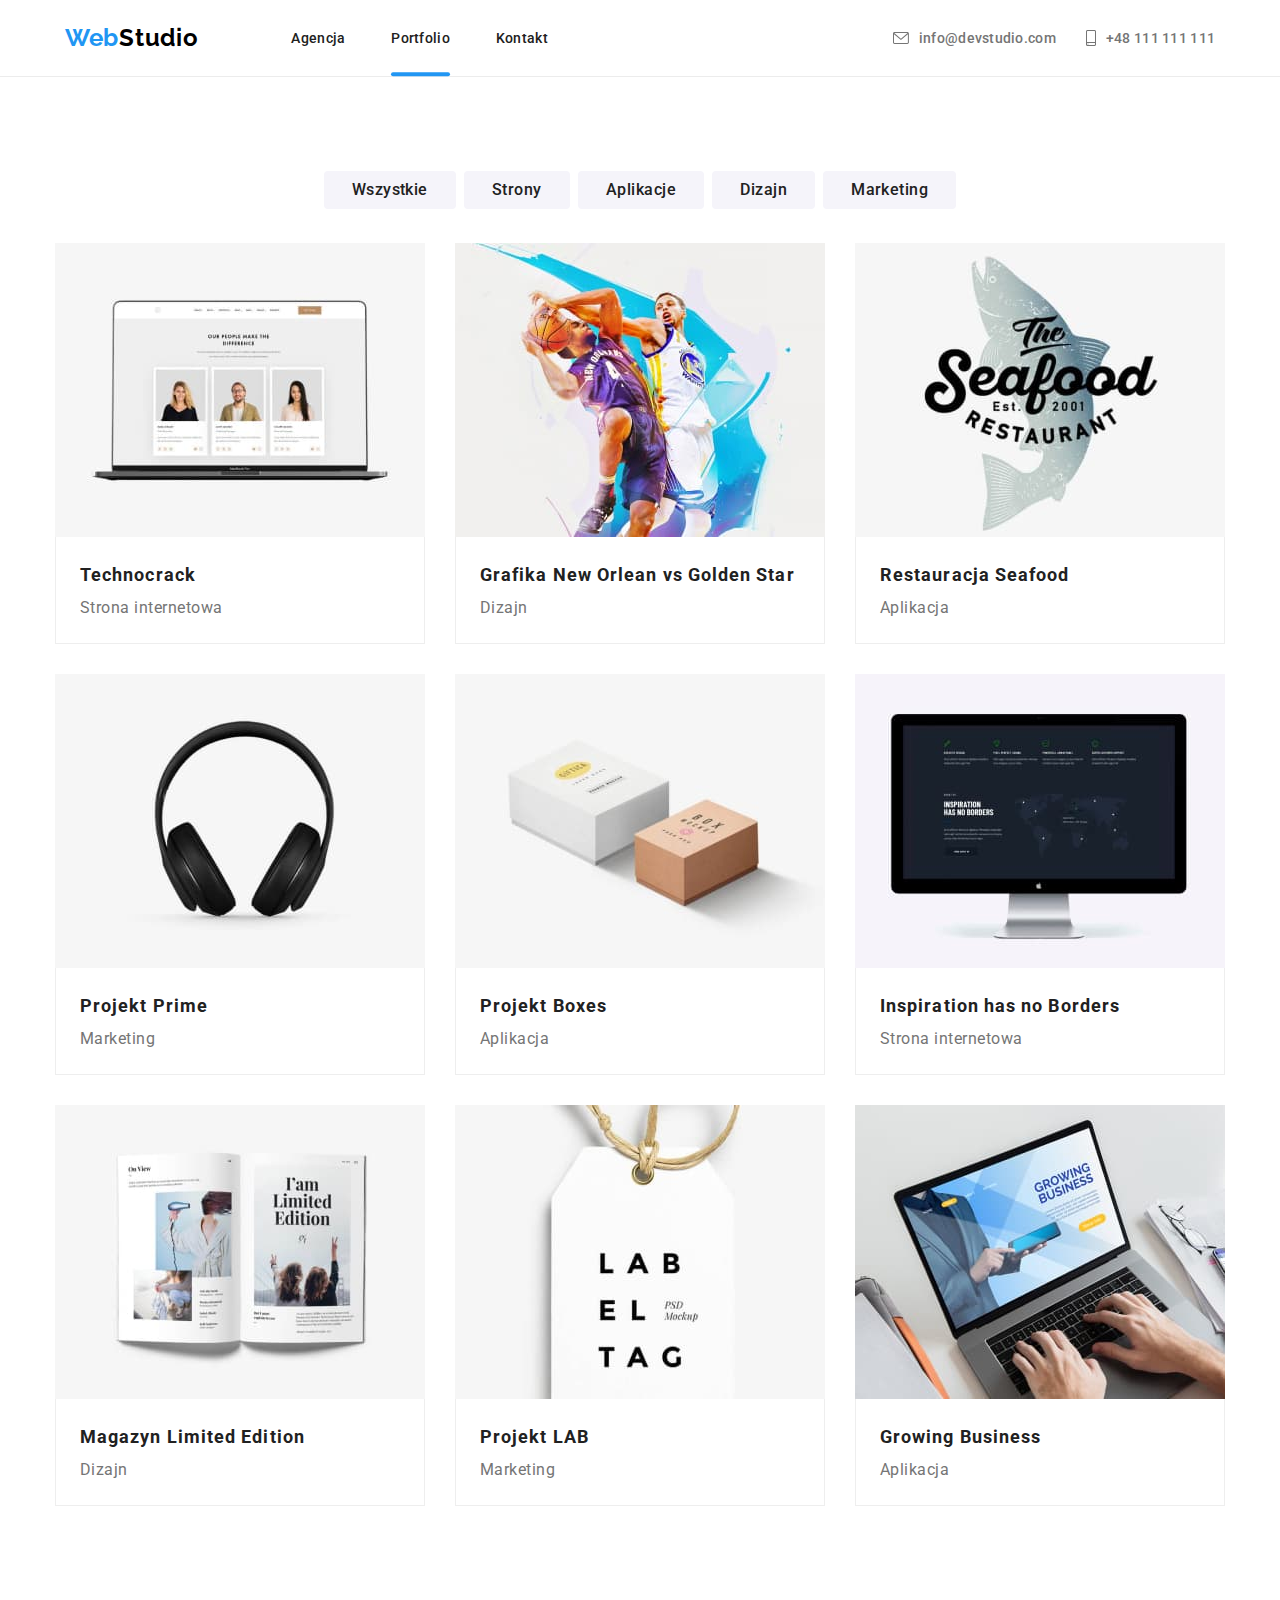
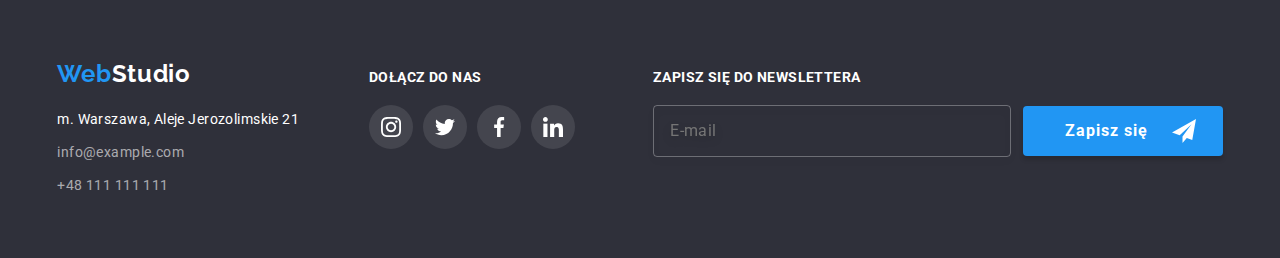
==== commit d07589ae: "kosmetyka 2" ====
--- a/portfolio.html
+++ b/portfolio.html
@@ -17,7 +17,7 @@
             <div class="container">
                   <!--logo-->
                   <a class="logo page-header__logo" href="index.html"><span class="logo__span">Web</span>Studio</a>
-                  <svg class="page-header__burger-icon" data-mobile-menu-open>
+                  <svg class="page-header__burger-icon" data-menu-open>
                         <use href="./images/icons.svg#icon-menu_24px"></use>
                   </svg>
                   <nav class="navigation">
@@ -35,16 +35,14 @@
                   </nav>
                   <ul class="list page-header__list">
                         <li class="page-header__item">
-                              <a class="page-header__contact" href="mailto:info@devstudio.com"><svg class="page-header__icon"
-                                          width="16" height="12">
-                                          <use href="images/icons.svg#icon-envelope"></use>
-                                    </svg>info@devstudio.com</a>
+                              <a class="page-header__contact" href="mailto:info@devstudio.com"><svg class="page-header__mail-icon">
+                              <use href="images/icons.svg#icon-envelope"></use>
+                              </svg>info@devstudio.com</a>
                         </li>
                         <li class="page-header__item">
-                              <a class="page-header__contact" href="tel:48111111111"><svg class="page-header__icon" width="10"
-                                          height="16">
-                                          <use href="images/icons.svg#icon-smartphone"></use>
-                                    </svg>+48 111 111 111</a>
+                              <a class="page-header__contact" href="tel:48111111111"><svg class="page-header__phone-icon">
+                              <use href="images/icons.svg#icon-smartphone"></use>
+                              </svg>+48 111 111 111</a>
                         </li>
                   </ul>
             </div>
@@ -276,8 +274,8 @@
             </div>
       </footer>
 
-      <div class="mobile-menu is-hidden" data-mobile-menu>
-            <svg class="close-btn mobile-menu__close-btn" data-mobile-menu-close>
+      <div class="mobile-menu is-hidden" data-menu>
+            <svg class="close-btn mobile-menu__close-btn" data-menu-close>
                   <use href="images\icons.svg#icon-closebutton"></use>
             </svg>
             <ul class="list mobile-menu__nav-list">
